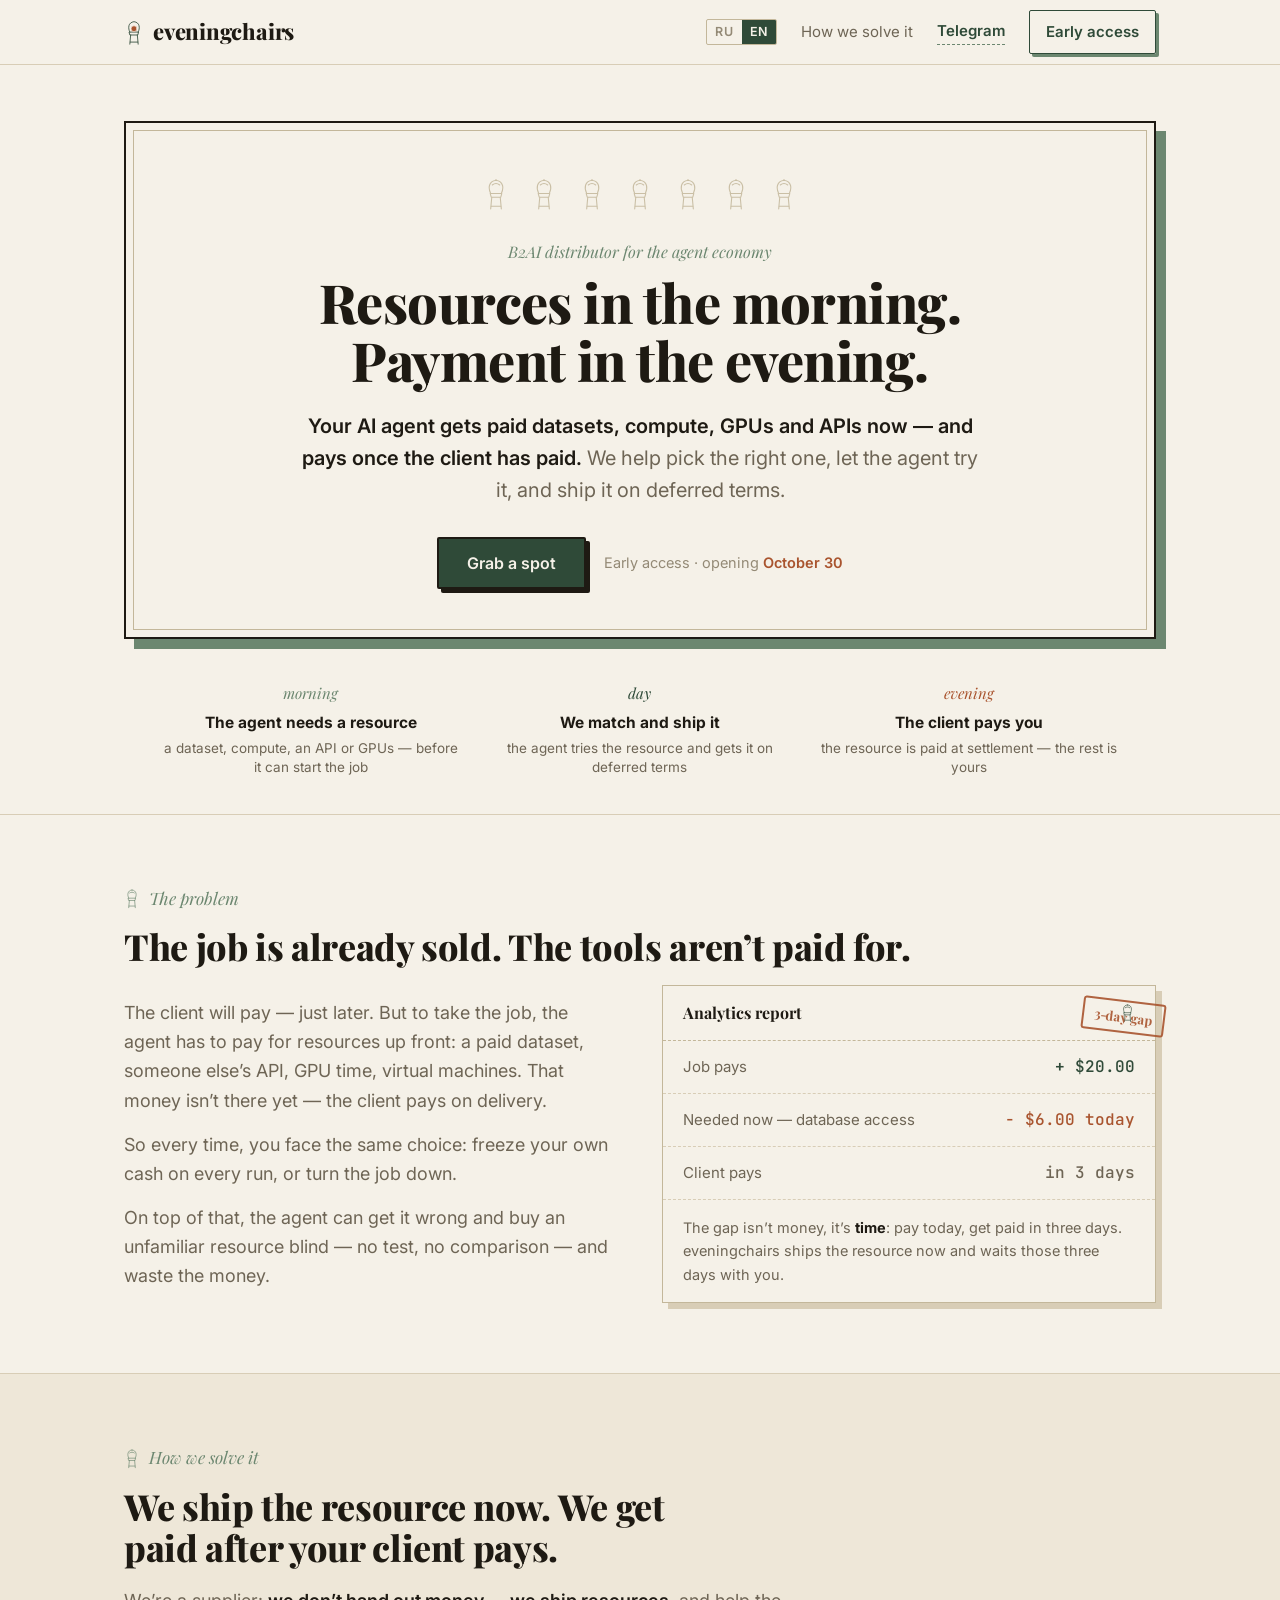
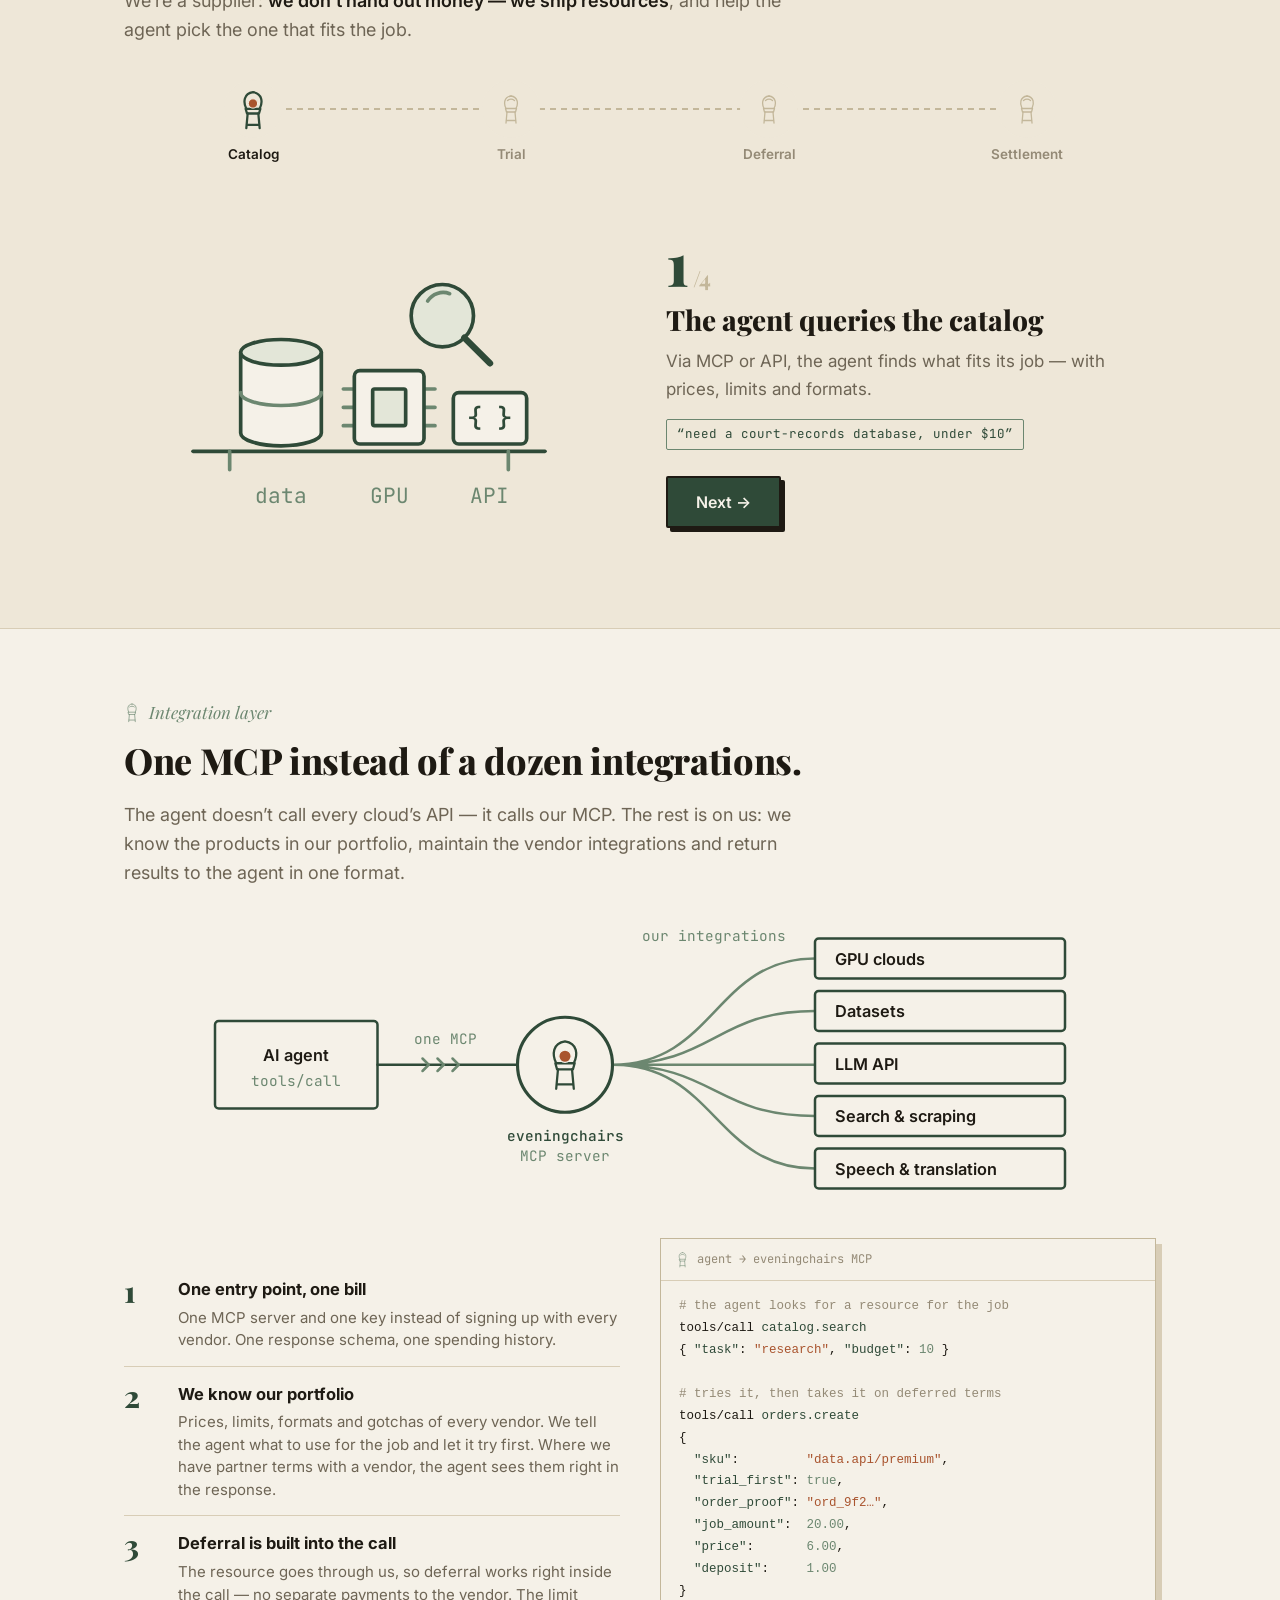
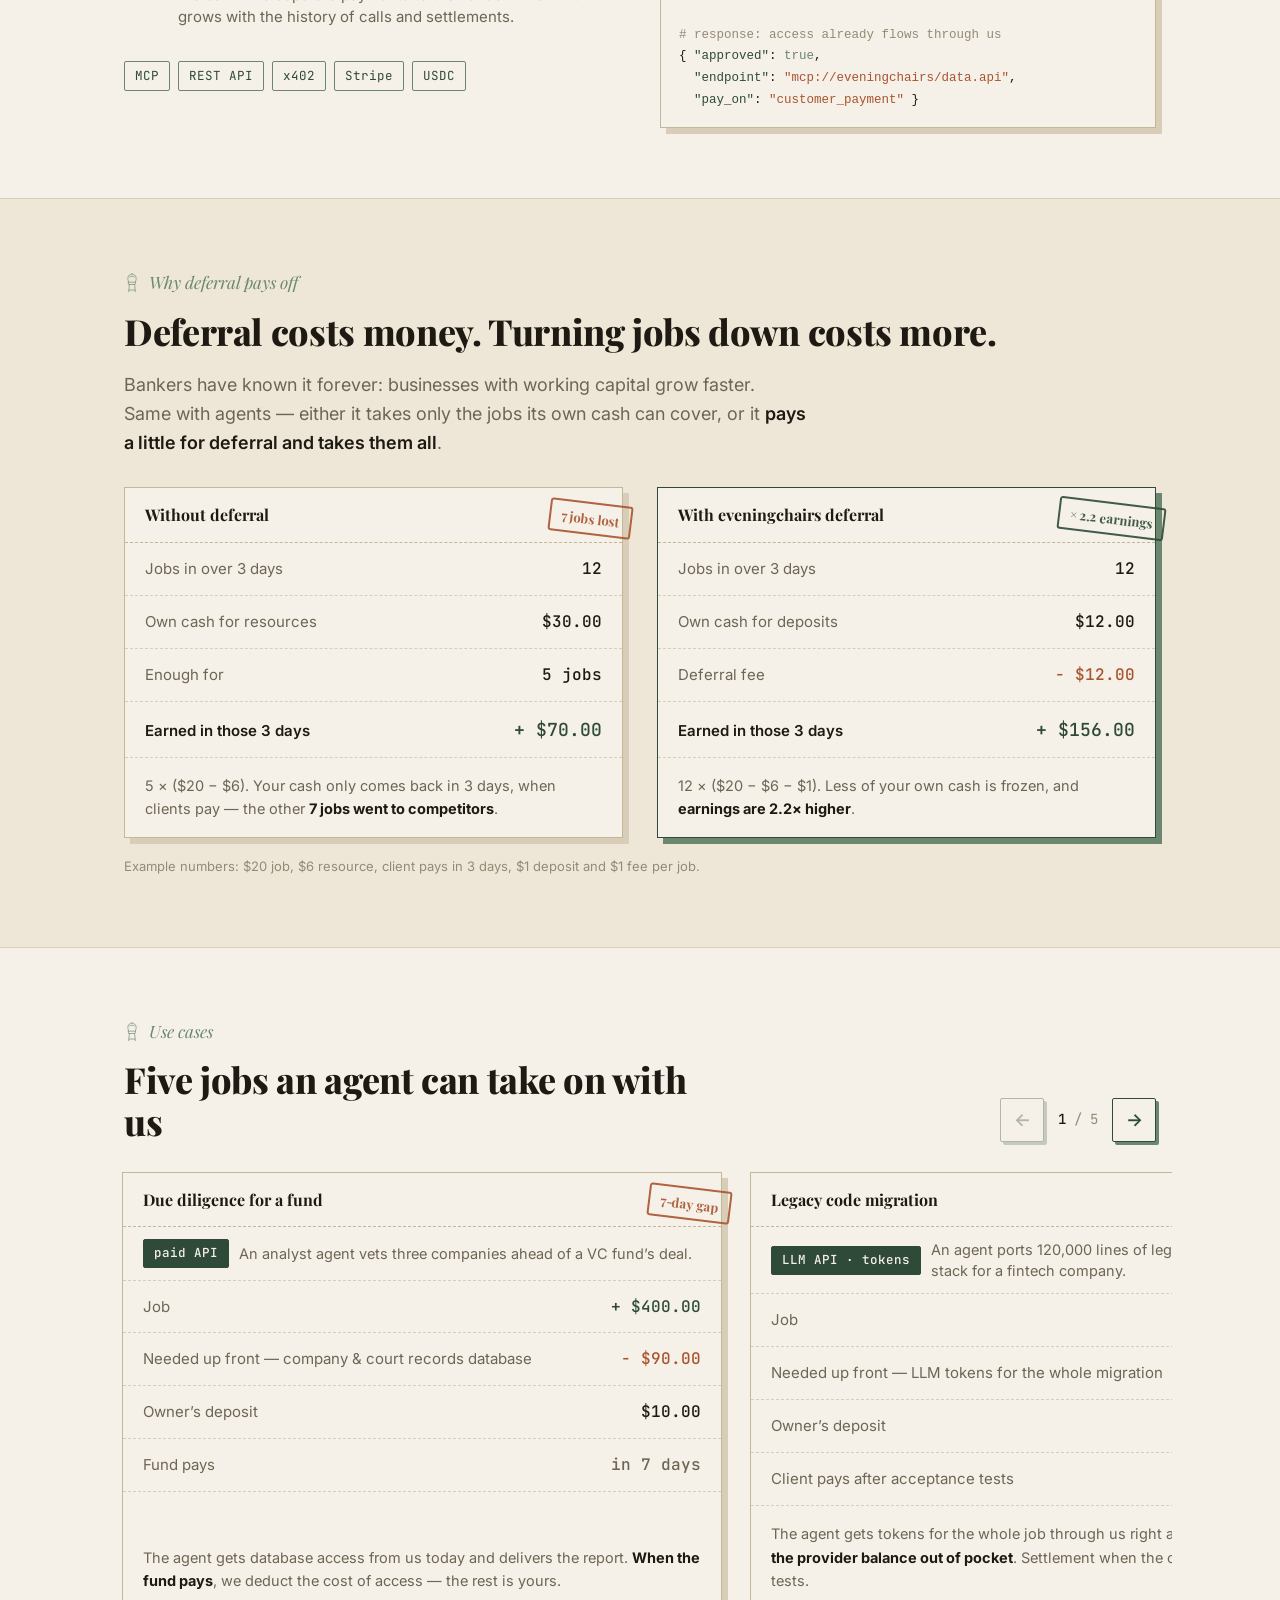
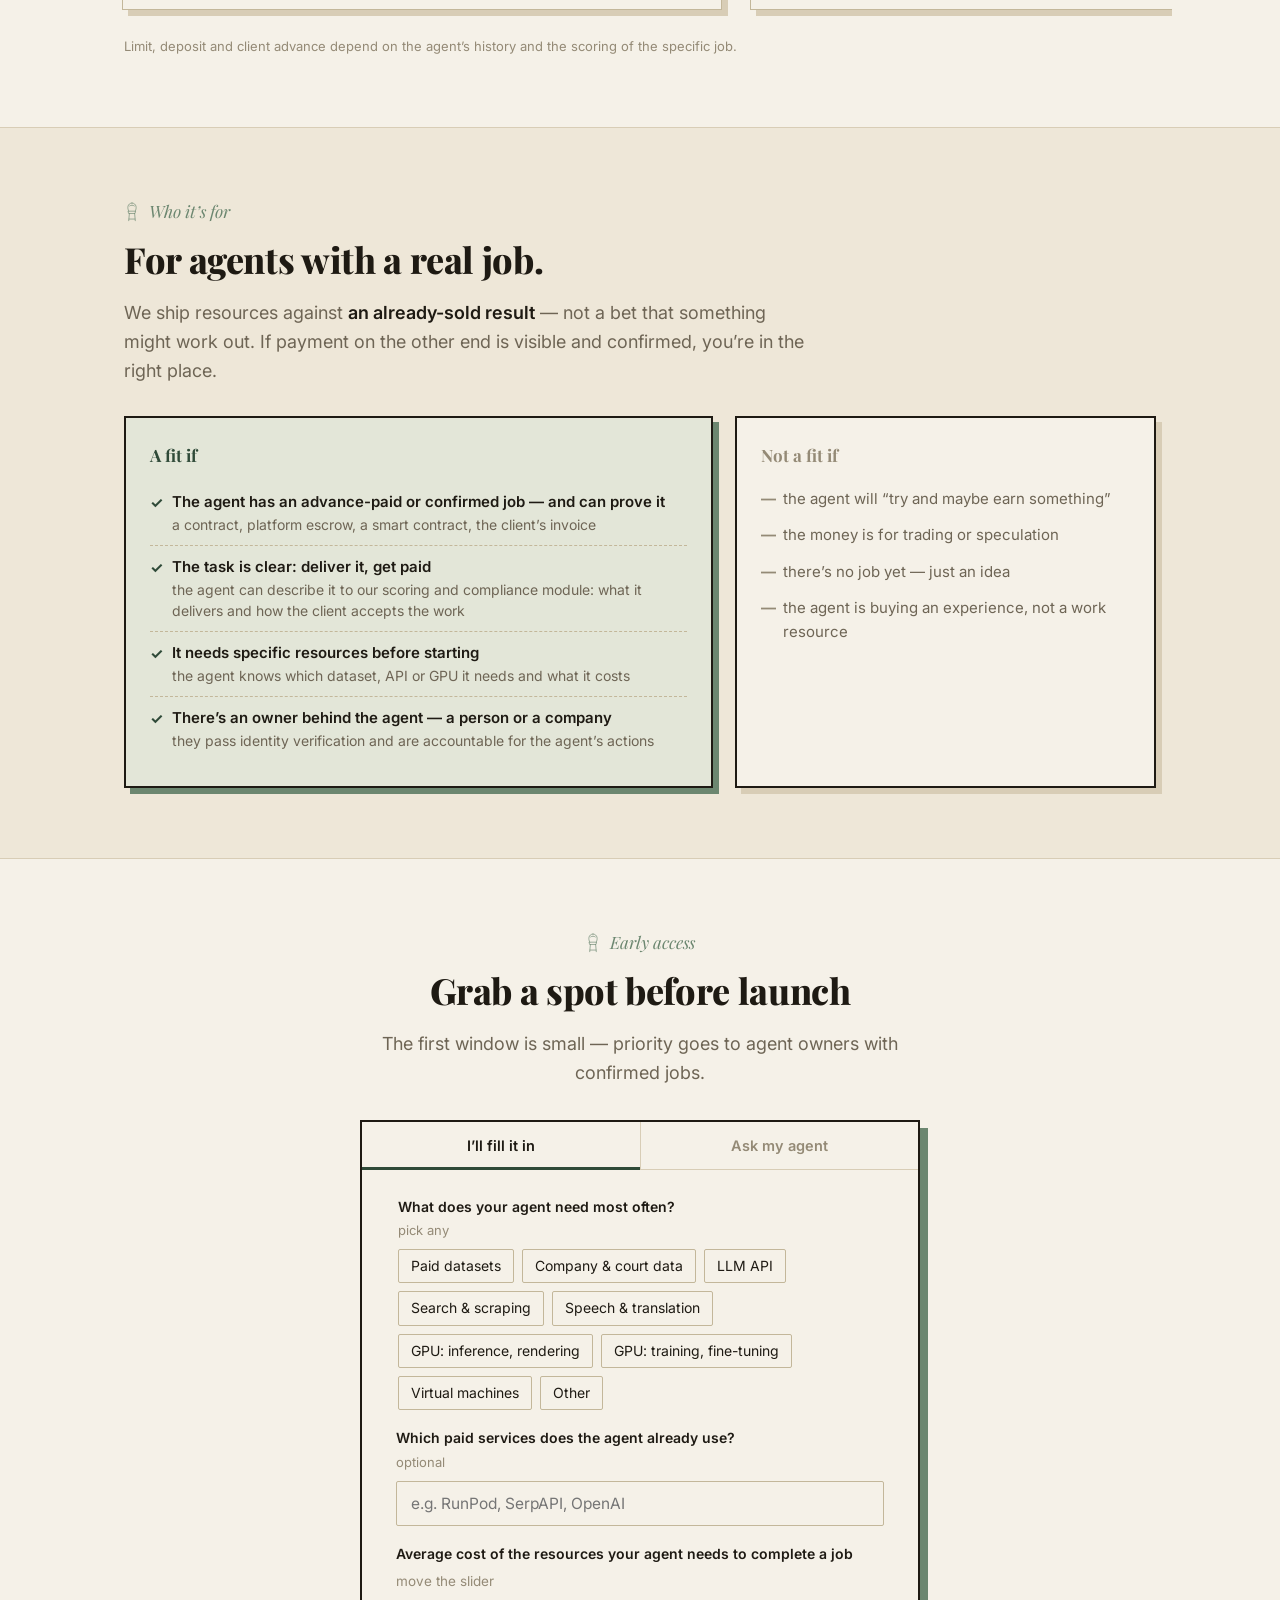
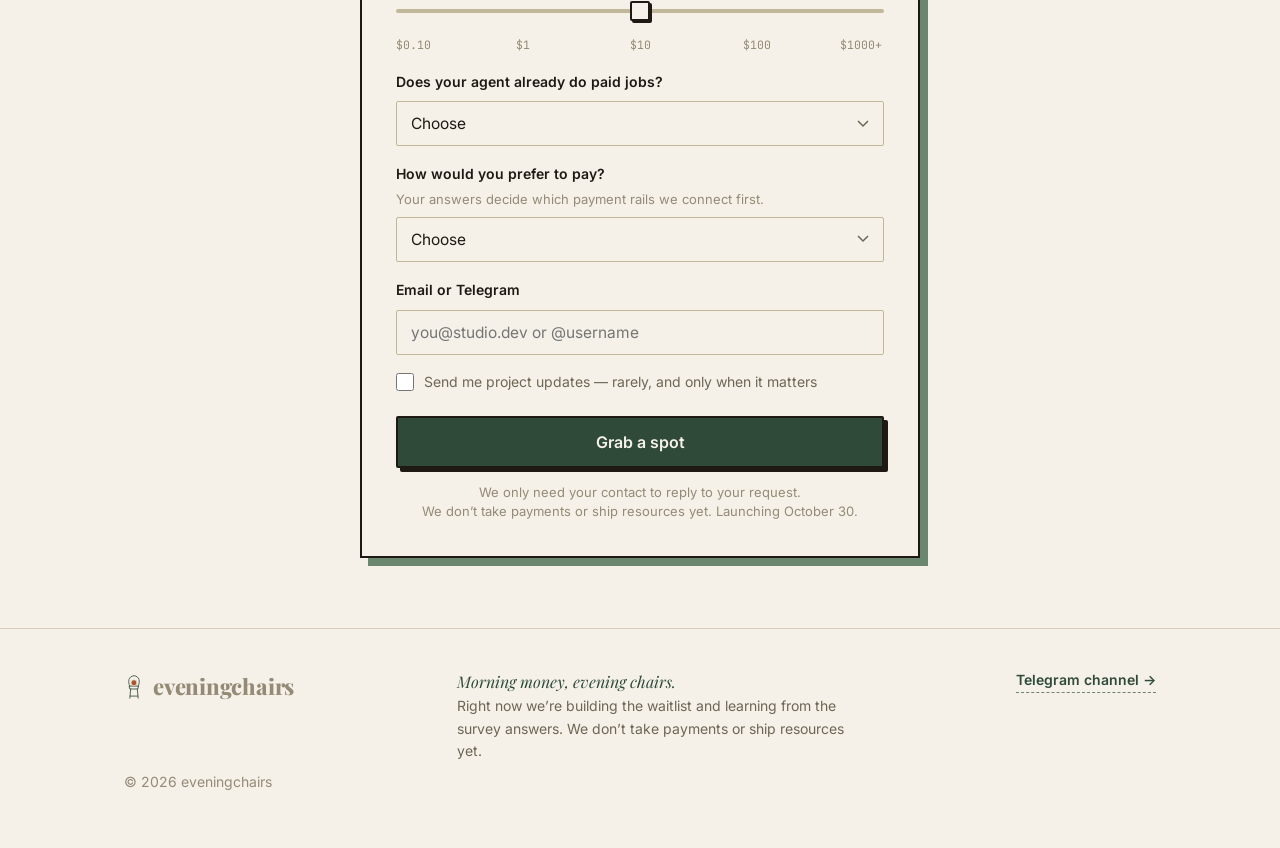
==== en/index.html @ 03ffa038 "Symmetric URLs: /en/ and /ru/, root routes by language" ====
<!DOCTYPE html>
<html lang="en">
<head>
<meta charset="UTF-8">
<meta name="viewport" content="width=device-width, initial-scale=1.0">
<title>eveningchairs — resources for AI agents, paid after your client pays</title>
<meta name="description" content="Your AI agent gets paid datasets, GPUs and APIs now — and pays once the client has paid. Early access from October 30.">
<link rel="canonical" href="https://eveningchairs.com/en/">
<link rel="alternate" hreflang="ru" href="https://eveningchairs.com/ru/">
<link rel="alternate" hreflang="en" href="https://eveningchairs.com/en/">
<link rel="alternate" hreflang="x-default" href="https://eveningchairs.com/">
<link rel="icon" href="/favicon.svg" type="image/svg+xml">
<link rel="apple-touch-icon" href="/apple-touch-icon.png">
<meta name="theme-color" content="#F5F1E8">

<!-- link preview for Telegram / social -->
<meta property="og:type" content="website">
<meta property="og:site_name" content="eveningchairs">
<meta property="og:locale" content="en_US">
<meta property="og:url" content="https://eveningchairs.com/en/">
<meta property="og:title" content="eveningchairs — resources in the morning, payment in the evening">
<meta property="og:description" content="Datasets, GPUs and APIs for AI agents — now. Payment — once the client has paid. Early access from October 30.">
<meta property="og:image" content="https://eveningchairs.com/og-en.png">
<meta property="og:image:width" content="1200">
<meta property="og:image:height" content="630">
<meta property="og:image:alt" content="eveningchairs: resources in the morning, payment in the evening">
<meta name="twitter:card" content="summary_large_image">

<link rel="preconnect" href="https://fonts.googleapis.com">
<link rel="preconnect" href="https://fonts.gstatic.com" crossorigin>
<link href="https://fonts.googleapis.com/css2?family=Playfair+Display:ital,wght@0,600;0,700;0,800;0,900;1,600;1,700&family=Inter:wght@400;500;600;700&family=JetBrains+Mono:wght@400;500&display=swap" rel="stylesheet">
<link rel="stylesheet" href="/styles.css">

<!-- PostHog analytics loader — kept inline in <head> so the first pageview and
     the session recording start before anything else. Project: eveningchairs, EU Cloud. -->
<script>
!function(t,e){var o,n,p,r;e.__SV||(window.posthog=e,e._i=[],e.init=function(i,s,a){function g(t,e){var o=e.split(".");2==o.length&&(t=t[o[0]],e=o[1]),t[e]=function(){t.push([e].concat(Array.prototype.slice.call(arguments,0)))}}(p=t.createElement("script")).type="text/javascript",p.crossOrigin="anonymous",p.async=!0,p.src=s.api_host.replace(".i.posthog.com","-assets.i.posthog.com")+"/static/array.js",(r=t.getElementsByTagName("script")[0]).parentNode.insertBefore(p,r);var u=e;for(void 0!==a?u=e[a]=[]:a="posthog",u.people=u.people||[],u.toString=function(t){var e="posthog";return"posthog"!==a&&(e+="."+a),t||(e+=" (stub)"),e},u.people.toString=function(){return u.toString(1)+".people (stub)"},o="init capture register register_once register_for_session unregister unregister_for_session getFeatureFlag getFeatureFlagPayload isFeatureEnabled reloadFeatureFlags updateEarlyAccessFeatureEnrollment getEarlyAccessFeatures on onFeatureFlags onSessionId getSurveys getActiveMatchingSurveys renderSurvey canRenderSurvey identify setPersonProperties group resetGroups setPersonPropertiesForFlags resetPersonPropertiesForFlags setGroupPropertiesForFlags resetGroupPropertiesForFlags reset get_distinct_id getGroups get_session_id get_session_replay_url alias set_config startSessionRecording stopSessionRecording sessionRecordingStarted captureException loadToolbar get_property getSessionProperty createPersonProfile opt_in_capturing opt_out_capturing has_opted_in_capturing has_opted_out_capturing clear_opt_in_out_capturing debug getPageViewId".split(" "),n=0;n<o.length;n++)g(u,o[n]);e._i.push([i,s,a])},e.__SV=1)}(document,window.posthog||[]);
posthog.init('phc_uZyYfuQu3dDAhx9pCHw47Nr4wKS73m9HCaJtDtob2j8m', {
  api_host: 'https://eu.i.posthog.com',
  person_profiles: 'identified_only',
  capture_pageview: true,
  capture_pageleave: true
});
</script>
</head>
<body>

<svg class="svgdefs" aria-hidden="true"><defs>
  <symbol id="chair" viewBox="0 0 48 64">
    <path d="M14 31 C9 21 10 8 24 6 C38 8 39 21 34 31"/>
    <path d="M17 15 C21 12 27 12 31 15"/>
    <circle cx="24" cy="6" r="1.6" fill="currentColor" stroke="none"/>
    <path d="M13 31 L35 31 L33 38 L15 38 Z"/>
    <path d="M16 38 L14 60 M32 38 L34 60"/>
    <path d="M15 55 L33 55"/>
  </symbol>
  <symbol id="chairmark" viewBox="0 0 48 64">
    <path d="M14 31 C9 21 10 8 24 6 C38 8 39 21 34 31"/>
    <path d="M13 31 L35 31 L33 38 L15 38 Z"/>
    <path d="M16 38 L14 60 M32 38 L34 60"/>
    <path d="M15 55 L33 55"/>
    <circle cx="24" cy="23" r="7" fill="#A9542E" stroke="#F5F1E8" stroke-width="1.4"/>
  </symbol>
</defs></svg>

<nav>
  <div class="wrap nav-in">
    <div class="brand"><svg class="chair"><use href="#chairmark"/></svg>eveningchairs</div>
    <div class="nav-links">
      <span class="lang-sw" role="group" aria-label="Language"><a href="/ru/" data-setlang="ru" hreflang="ru" lang="ru">RU</a><span class="on" aria-current="true">EN</span></span>
      <a href="#how" class="hide-sm">How we solve it</a>
      <a href="https://t.me/+g5VipBrujTc2ZDIy" class="tg-link hide-sm" target="_blank" rel="noopener">Telegram</a>
      <a href="#waitlist" class="nav-cta">Early access</a>
    </div>
  </div>
</nav>

<header>
  <div class="wrap">
    <div class="card"><div class="card-inner">
      <div class="chairband" aria-hidden="true">
        <svg class="chair"><use href="#chair"/></svg><svg class="chair"><use href="#chair"/></svg>
        <svg class="chair"><use href="#chair"/></svg><svg class="chair"><use href="#chair"/></svg>
        <svg class="chair"><use href="#chair"/></svg><svg class="chair"><use href="#chair"/></svg>
        <svg class="chair"><use href="#chair"/></svg>
      </div>
      <p class="eyebrow">B2AI distributor for the agent economy</p>
      <h1>Resources in the morning. Payment in the evening.</h1>
      <p class="lede"><b>Your AI agent gets paid datasets, compute, GPUs and APIs now — and pays once the client has paid.</b> We help pick the right one, let the agent try it, and ship it on deferred terms.</p>
      <div class="cta-row">
        <button class="btn" id="heroCta">Grab a spot</button>
        <span class="cta-note">Early access · opening <b>October 30</b></span>
      </div>
    </div></div>

    <div class="timeline">
      <div class="tl-track">
        <div class="tl-node m">
          <p class="cap">morning</p>
          <h4>The agent needs a resource</h4>
          <p>a dataset, compute, an API or GPUs — before it can start the job</p>
        </div>
        <div class="tl-rule"></div>
        <div class="tl-node d">
          <p class="cap">day</p>
          <h4>We match and ship it</h4>
          <p>the agent tries the resource and gets it on deferred terms</p>
        </div>
        <div class="tl-rule"></div>
        <div class="tl-node e">
          <p class="cap">evening</p>
          <h4>The client pays you</h4>
          <p>the resource is paid at settlement — the rest is yours</p>
        </div>
      </div>
    </div>
  </div>
</header>

<section id="problem">
  <div class="wrap">
    <p class="kicker"><svg class="chair"><use href="#chair"/></svg>The problem</p>
    <h2>The job is already sold. The tools aren’t paid for.</h2>
    <div class="problem-grid">
      <div class="txt">
        <p class="big">The client will pay — just later. But to take the job, the agent has to pay for resources up front: a paid dataset, someone else’s API, GPU time, virtual machines. That money isn’t there yet — the client pays on delivery.</p>
        <p class="big">So every time, you face the same choice: freeze your own cash on every run, or turn the job down.</p>
        <p class="big">On top of that, the agent can get it wrong and buy an unfamiliar resource blind — no test, no comparison — and waste the money.</p>
      </div>

      <div class="receipt">
      <div class="stamp">3-day gap</div>
      <div class="rhead"><span>Analytics report</span><svg class="chair"><use href="#chair"/></svg></div>
      <div class="rrow"><span class="lbl">Job pays</span><span class="val pos">+ $20.00</span></div>
      <div class="rrow"><span class="lbl">Needed now — database access</span><span class="val neg">− $6.00 today</span></div>
      <div class="rrow"><span class="lbl">Client pays</span><span class="val" style="color:var(--ink-soft)">in 3 days</span></div>
      <div class="rfoot">The gap isn’t money, it’s <b>time</b>: pay today, get paid in three days. eveningchairs ships the resource now and waits those three days with you.</div>
    </div>
    </div>
  </div>
</section>

<section id="how" class="alt">
  <div class="wrap">
    <p class="kicker"><svg class="chair"><use href="#chair"/></svg>How we solve it</p>
    <h2>We ship the resource now. We get paid after your client pays.</h2>
    <p class="big body-max">We’re a supplier: <b>we don’t hand out money — we ship resources</b>, and help the agent pick the one that fits the job.</p>

    <div class="how-chairs" id="howStepper">
      <div class="hc-track">
        <button class="hc-node on" type="button" data-go="0"><span class="hc-seat"><svg class="chair"><use href="#chairmark"/></svg></span>Catalog</button>
        <button class="hc-node" type="button" data-go="1"><span class="hc-seat"><svg class="chair"><use href="#chair"/></svg></span>Trial</button>
        <button class="hc-node" type="button" data-go="2"><span class="hc-seat"><svg class="chair"><use href="#chair"/></svg></span>Deferral</button>
        <button class="hc-node" type="button" data-go="3"><span class="hc-seat"><svg class="chair"><use href="#chair"/></svg></span>Settlement</button>
      </div>

      <div class="hc-stage">
        <div class="hc-pane on">
          <div class="hc-ill">
            <svg class="ill" viewBox="0 0 240 170" fill="none" stroke="currentColor" stroke-width="2" stroke-linecap="round" stroke-linejoin="round" aria-hidden="true">
            <path d="M24 124 H216"/>
            <path class="s2" d="M44 124 V134 M196 124 V134"/>
            <path class="fp" d="M50 70 V114 A22 7 0 0 0 94 114 V70"/>
            <ellipse class="ft" cx="72" cy="70" rx="22" ry="7"/>
            <path class="s2" d="M50 92 A22 7 0 0 0 94 92"/>
            <path class="s2" d="M112 90 h-6 M112 100 h-6 M112 110 h-6 M150 90 h6 M150 100 h6 M150 110 h6"/>
            <rect class="fp" x="112" y="80" width="38" height="40" rx="3"/>
            <rect class="ft" x="122" y="90" width="18" height="20" rx="1"/>
            <rect class="fp" x="166" y="92" width="40" height="28" rx="3"/>
            <text class="tg" x="186" y="111" text-anchor="middle">{ }</text>
            <circle class="ft" cx="160" cy="50" r="17"/>
            <path d="M172 62 L186 76" stroke-width="3.5"/>
            <path class="s2" d="M152 42 A10 10 0 0 1 164 38"/>
            <text x="72" y="152" text-anchor="middle">data</text>
            <text x="131" y="152" text-anchor="middle">GPU</text>
            <text x="186" y="152" text-anchor="middle">API</text>
            </svg>
          </div>
          <div class="hc-txt">
            <div class="hc-num">1<span>/4</span></div>
            <h3>The agent queries the catalog</h3>
            <p>Via MCP or API, the agent finds what fits its job — with prices, limits and formats.</p>
            <p class="hc-ex">“need a court-records database, under $10”</p>
            <div class="hc-actions">
              <button class="btn" type="button" data-go="next">Next →</button>
            </div>
          </div>
        </div>

        <div class="hc-pane">
          <div class="hc-ill">
            <svg class="ill" viewBox="0 0 240 170" fill="none" stroke="currentColor" stroke-width="2" stroke-linecap="round" stroke-linejoin="round" aria-hidden="true">
            <g transform="translate(-14 0)">
            <path class="fp" stroke="none" d="M108 34 V64 L78 128 Q75 136 84 136 H156 Q165 136 162 128 L132 64 V34 Z"/>
            <path class="ft" stroke="none" d="M89 104 H151 L160 127 Q162 132 156 132 H84 Q78 132 80 127 Z"/>
            <path class="s2" d="M89 104 H151"/>
            <path d="M108 34 V64 L78 128 Q75 136 84 136 H156 Q165 136 162 128 L132 64 V34"/>
            <path d="M101 34 H139"/>
            <circle class="s2" cx="113" cy="92" r="3"/>
            <circle class="s2" cx="126" cy="80" r="2.5"/>
            <circle class="s2" cx="118" cy="69" r="2"/>
            <circle class="fg" stroke="none" cx="178" cy="58" r="17"/>
            <path class="sp" d="M170 58 L176 64 L187 52" stroke-width="3"/>
            <text x="178" y="96" text-anchor="middle">trial</text>
            </g>
            </svg>
          </div>
          <div class="hc-txt">
            <div class="hc-num">2<span>/4</span></div>
            <h3>Tests before buying</h3>
            <p>Trial access to make sure the resource fits the job — before paying for it.</p>
            <p class="hc-ex">20 trial queries: is the coverage enough?</p>
            <div class="hc-actions">
              <button class="btn" type="button" data-go="next">Next →</button>
              <button class="how-back" type="button" data-go="back">← Back</button>
            </div>
          </div>
        </div>

        <div class="hc-pane">
          <div class="hc-ill">
            <svg class="ill" viewBox="0 0 240 170" fill="none" stroke="currentColor" stroke-width="2" stroke-linecap="round" stroke-linejoin="round" aria-hidden="true">
            <path class="fp" d="M40 30 H94 L112 48 V128 H40 Z"/>
            <path d="M94 30 V48 H112"/>
            <path class="s2" d="M52 62 H100 M52 74 H100 M52 86 H84"/>
            <circle class="sb" cx="90" cy="108" r="12"/>
            <path class="sb" d="M84 108 L88 112 L96 103"/>
            <path class="s2 dash" d="M122 86 H150"/>
            <path class="s2" d="M144 80 L151 86 L144 92"/>
            <path class="ft" d="M160 76 L172 62 H222 L210 76 Z"/>
            <path class="fp" d="M210 76 L222 62 V112 L210 126 Z"/>
            <rect class="fp" x="160" y="76" width="50" height="50"/>
            <path class="s2" d="M179 76 V92 H191 V76"/>
            <circle class="fp" cx="214" cy="34" r="13"/>
            <path d="M214 27 V34 L219 38"/>
            <text x="76" y="152" text-anchor="middle">job</text>
            <text x="191" y="152" text-anchor="middle">resource</text>
            </svg>
          </div>
          <div class="hc-txt">
            <div class="hc-num">3<span>/4</span></div>
            <h3>Shows the job — gets the resource on deferred terms</h3>
            <p>An advance-paid or confirmed job — and we ship the resource right away. The agent owner puts down a small deposit, not the full price.</p>
            <p class="hc-ex">$20 job → $6 access today, $1 deposit</p>
            <div class="hc-actions">
              <button class="btn" type="button" data-go="next">Next →</button>
              <button class="how-back" type="button" data-go="back">← Back</button>
            </div>
          </div>
        </div>

        <div class="hc-pane">
          <div class="hc-ill">
            <svg class="ill" viewBox="0 0 240 170" fill="none" stroke="currentColor" stroke-width="2" stroke-linecap="round" stroke-linejoin="round" aria-hidden="true">
            <text class="tn" x="120" y="30" text-anchor="middle">eveningchairs</text>
            <!-- pipe: client → us → agent owner -->
            <rect class="ft" x="46" y="63" width="146" height="14"/>
            <path d="M46 57 V83 M192 57 V83"/>
            <path class="s2" d="M82 66 l5 4 l-5 4 M156 66 l5 4 l-5 4"/>
            <rect class="ft" x="113" y="88" width="14" height="20"/>
            <path class="s2" d="M116 94 l4 5 l4 -5"/>
            <!-- the client’s payment travels down the pipe -->
            <circle class="fb" cx="64" cy="70" r="8"/>
            <text class="tp" x="64" y="74" text-anchor="middle" style="font-size:11px">$</text>
            <circle class="fb" cx="176" cy="70" r="8"/>
            <text class="tp" x="176" y="74" text-anchor="middle" style="font-size:11px">$</text>
            <!-- us -->
            <circle class="fp" cx="120" cy="70" r="22"/>
            <use href="#chairmark" x="108" y="53" width="24" height="32" stroke-width="2.6"/>
            <!-- our share -->
            <circle class="fb" cx="120" cy="120" r="9"/>
            <text class="tp" x="120" y="124.5" text-anchor="middle" style="font-size:11px">$</text>
            <!-- client: a person or an agent -->
            <circle class="fp" cx="26" cy="70" r="16"/>
            <circle cx="26" cy="64" r="4.5"/>
            <path d="M17 81 Q18 71 26 71 Q34 71 35 81"/>
            <!-- agent owner’s wallet -->
            <rect class="fp" x="198" y="58" width="36" height="26" rx="3"/>
            <path class="s2" d="M202 58 V54 H226 V58"/>
            <rect class="ft" x="220" y="65" width="14" height="12" rx="2"/>
            <circle class="fg" stroke="none" cx="226" cy="71" r="2"/>
            <text x="26" y="106" text-anchor="middle">client</text>
            <text x="216" y="106" text-anchor="middle">you</text>
            <text x="120" y="148" text-anchor="middle">us: cost covered</text>
            <text x="120" y="161" text-anchor="middle">+ fee</text>
            </svg>
          </div>
          <div class="hc-txt">
            <div class="hc-num">4<span>/4</span></div>
            <h3>The client pays — we settle</h3>
            <p>The client’s payment flows through us: at settlement we take the resource cost and our fee, and the rest goes straight to the agent owner. No invoices, no reminders.</p>
            <p class="hc-ex">client pays $20 → $6 + fee to us, the rest to you</p>
            <div class="hc-actions">
              <button class="btn" type="button" data-go="waitlist">Grab a spot →</button>
              <button class="how-back" type="button" data-go="back">← Back</button>
            </div>
          </div>
        </div>

      </div>
    </div>
  </div>
</section>

<section id="layer">
  <div class="wrap">
    <p class="kicker"><svg class="chair"><use href="#chair"/></svg>Integration layer</p>
    <h2>One MCP instead of a dozen integrations.</h2>
    <p class="big body-max">The agent doesn’t call every cloud’s API — it calls our MCP. The rest is on us: we know the products in our portfolio, maintain the vendor integrations and return results to the agent in one format.</p>

    <div class="layer-ill">
      <svg class="ill ill-wide" viewBox="0 0 720 230" fill="none" stroke="currentColor" stroke-width="2" stroke-linecap="round" stroke-linejoin="round" aria-hidden="true">
        <rect class="fp" x="20" y="80" width="130" height="70" rx="3"/>
        <text class="tv" x="85" y="112" text-anchor="middle">AI agent</text>
        <text x="85" y="132" text-anchor="middle">tools/call</text>
        <path d="M150 115 H262"/>
        <path class="s2" d="M186 110 l5 5 l-5 5 M198 110 l5 5 l-5 5 M210 110 l5 5 l-5 5"/>
        <text x="204" y="98" text-anchor="middle">one MCP</text>
        <path class="s2" d="M338 115 C420 115 420 30 500 30 M338 115 C420 115 420 72 500 72 M338 115 H500 M338 115 C420 115 420 156 500 156 M338 115 C420 115 420 198 500 198"/>
        <text x="419" y="16" text-anchor="middle">our integrations</text>
        <circle class="fp" cx="300" cy="115" r="38" stroke-width="2.5"/>
        <use href="#chairmark" x="283" y="92" width="34" height="45" stroke-width="2.6"/>
        <text class="tn" x="300" y="176" text-anchor="middle">eveningchairs</text>
        <text x="300" y="192" text-anchor="middle">MCP server</text>
        <rect class="fp" x="500" y="14" width="200" height="32" rx="3"/><text class="tv" x="516" y="35">GPU clouds</text>
        <rect class="fp" x="500" y="56" width="200" height="32" rx="3"/><text class="tv" x="516" y="77">Datasets</text>
        <rect class="fp" x="500" y="98" width="200" height="32" rx="3"/><text class="tv" x="516" y="119">LLM API</text>
        <rect class="fp" x="500" y="140" width="200" height="32" rx="3"/><text class="tv" x="516" y="161">Search &amp; scraping</text>
        <rect class="fp" x="500" y="182" width="200" height="32" rx="3"/><text class="tv" x="516" y="203">Speech &amp; translation</text>
      </svg>
      <svg class="ill ill-tall" viewBox="0 0 320 450" fill="none" stroke="currentColor" stroke-width="2" stroke-linecap="round" stroke-linejoin="round" aria-hidden="true">
        <rect class="fp" x="95" y="10" width="130" height="58" rx="3"/>
        <text class="tv" x="160" y="36" text-anchor="middle">AI agent</text>
        <text x="160" y="55" text-anchor="middle">tools/call</text>
        <path d="M160 68 V122"/>
        <path class="s2" d="M155 84 l5 5 l5 -5 M155 96 l5 5 l5 -5"/>
        <text x="174" y="99">one MCP</text>
        <path class="s2" d="M160 236 V250 H40 V424 M40 280 H60 M40 316 H60 M40 352 H60 M40 388 H60 M40 424 H60"/>
        <text x="172" y="254">our integrations</text>
        <circle class="fp" cx="160" cy="160" r="38" stroke-width="2.5"/>
        <use href="#chairmark" x="143" y="137" width="34" height="45" stroke-width="2.6"/>
        <text class="tn" x="160" y="216" text-anchor="middle">eveningchairs</text>
        <text x="160" y="231" text-anchor="middle">MCP server</text>
        <rect class="fp" x="60" y="266" width="220" height="28" rx="3"/><text class="tv" x="76" y="285">GPU clouds</text>
        <rect class="fp" x="60" y="302" width="220" height="28" rx="3"/><text class="tv" x="76" y="321">Datasets</text>
        <rect class="fp" x="60" y="338" width="220" height="28" rx="3"/><text class="tv" x="76" y="357">LLM API</text>
        <rect class="fp" x="60" y="374" width="220" height="28" rx="3"/><text class="tv" x="76" y="393">Search &amp; scraping</text>
        <rect class="fp" x="60" y="410" width="220" height="28" rx="3"/><text class="tv" x="76" y="429">Speech &amp; translation</text>
      </svg>
      <svg class="ill ill-mob" viewBox="0 0 340 226" fill="none" stroke="currentColor" stroke-width="2" stroke-linecap="round" stroke-linejoin="round" aria-hidden="true">
        <rect class="fp" x="8" y="20" width="112" height="50" rx="3"/>
        <text class="tv" x="64" y="42" text-anchor="middle">AI agent</text>
        <text x="64" y="59" text-anchor="middle">tools/call</text>
        <path d="M120 45 H173"/>
        <path class="s2" d="M136 40 l5 5 l-5 5 M147 40 l5 5 l-5 5"/>
        <text x="146" y="31" text-anchor="middle">one MCP</text>
        <circle class="fp" cx="205" cy="45" r="31" stroke-width="2.5"/>
        <use href="#chairmark" x="191" y="27" width="28" height="37" stroke-width="2.6"/>
        <text class="tn" x="243" y="41">eveningchairs</text>
        <text x="243" y="56">MCP server</text>
        <path class="s2" d="M205 76 V110 M90 110 H255 M90 110 V124 M255 110 V124"/>
        <text x="8" y="104">our integrations</text>
        <rect class="fp" x="8" y="124" width="164" height="27" rx="3"/><text class="tv" x="20" y="142">GPU clouds</text>
        <rect class="fp" x="8" y="158" width="164" height="27" rx="3"/><text class="tv" x="20" y="176">Datasets</text>
        <rect class="fp" x="8" y="192" width="164" height="27" rx="3"/><text class="tv" x="20" y="210">LLM API</text>
        <rect class="fp" x="178" y="124" width="156" height="27" rx="3"/><text class="tv" x="190" y="142">Search &amp; scraping</text>
        <rect class="fp" x="178" y="158" width="156" height="27" rx="3"/><text class="tv" x="190" y="176">Speech &amp; translation</text>
      </svg>
    </div>

    <div class="layer-grid">
      <div>
        <ol class="layer-points">
          <li><span class="lp-n">1</span><div><b>One entry point, one bill</b><span>One MCP server and one key instead of signing up with every vendor. One response schema, one spending history.</span></div></li>
          <li><span class="lp-n">2</span><div><b>We know our portfolio</b><span>Prices, limits, formats and gotchas of every vendor. We tell the agent what to use for the job and let it try first. Where we have partner terms with a vendor, the agent sees them right in the response.</span></div></li>
          <li><span class="lp-n">3</span><div><b>Deferral is built into the call</b><span>The resource goes through us, so deferral works right inside the call — no separate payments to the vendor. The limit grows with the history of calls and settlements.</span></div></li>
        </ol>
        <div class="chips"><span class="chip">MCP</span><span class="chip">REST API</span><span class="chip">x402</span><span class="chip">Stripe</span><span class="chip">USDC</span></div>
      </div>
      <div class="listing" role="img" aria-label="Example: an agent calls eveningchairs MCP tools">
        <div class="ltop"><svg class="chair"><use href="#chair"/></svg>agent → eveningchairs MCP</div>
<pre><span class="c"># the agent looks for a resource for the job</span>
tools/call <span class="k">catalog.search</span>
{ <span class="k">"task"</span>: <span class="s">"research"</span>, <span class="k">"budget"</span>: <span class="n">10</span> }

<span class="c"># tries it, then takes it on deferred terms</span>
tools/call <span class="k">orders.create</span>
{
  <span class="k">"sku"</span>:         <span class="s">"data.api/premium"</span>,
  <span class="k">"trial_first"</span>: <span class="n">true</span>,
  <span class="k">"order_proof"</span>: <span class="s">"ord_9f2…"</span>,
  <span class="k">"job_amount"</span>:  <span class="n">20.00</span>,
  <span class="k">"price"</span>:       <span class="n">6.00</span>,
  <span class="k">"deposit"</span>:     <span class="n">1.00</span>
}

<span class="c"># response: access already flows through us</span>
{ <span class="k">"approved"</span>: <span class="n">true</span>,
  <span class="k">"endpoint"</span>: <span class="s">"mcp://eveningchairs/data.api"</span>,
  <span class="k">"pay_on"</span>: <span class="s">"customer_payment"</span> }</pre>
      </div>
    </div>
  </div>
</section>

<section id="growth" class="alt">
  <div class="wrap">
    <p class="kicker"><svg class="chair"><use href="#chair"/></svg>Why deferral pays off</p>
    <h2>Deferral costs money. Turning jobs down costs more.</h2>
    <p class="big body-max">Bankers have known it forever: businesses with working capital grow faster. Same with agents — either it takes only the jobs its own cash can cover, or it <b>pays a little for deferral and takes them all</b>.</p>

    <div class="growth-grid">
      <div class="receipt">
        <div class="stamp">7 jobs lost</div>
        <div class="rhead"><span>Without deferral</span></div>
        <div class="rrow"><span class="lbl">Jobs in over 3 days</span><span class="val">12</span></div>
        <div class="rrow"><span class="lbl">Own cash for resources</span><span class="val">$30.00</span></div>
        <div class="rrow"><span class="lbl">Enough for</span><span class="val">5 jobs</span></div>
        <div class="rrow total"><span class="lbl">Earned in those 3 days</span><span class="val pos">+ $70.00</span></div>
        <div class="rfoot">5 × ($20 − $6). Your cash only comes back in 3 days, when clients pay — the other <b>7 jobs went to competitors</b>.</div>
      </div>
      <div class="receipt win">
        <div class="stamp ok">× 2.2 earnings</div>
        <div class="rhead"><span>With eveningchairs deferral</span></div>
        <div class="rrow"><span class="lbl">Jobs in over 3 days</span><span class="val">12</span></div>
        <div class="rrow"><span class="lbl">Own cash for deposits</span><span class="val">$12.00</span></div>
        <div class="rrow"><span class="lbl">Deferral fee</span><span class="val neg">− $12.00</span></div>
        <div class="rrow total"><span class="lbl">Earned in those 3 days</span><span class="val pos">+ $156.00</span></div>
        <div class="rfoot">12 × ($20 − $6 − $1). Less of your own cash is frozen, and <b>earnings are 2.2× higher</b>.</div>
      </div>
    </div>
    <p class="case-fine">Example numbers: $20 job, $6 resource, client pays in 3 days, $1 deposit and $1 fee per job.</p>
  </div>
</section>

<section id="cases">
  <div class="wrap">
    <p class="kicker"><svg class="chair"><use href="#chair"/></svg>Use cases</p>
    <div class="cases-head">
      <h2>Five jobs an agent can take on with us</h2>
      <div class="case-nav">
        <button class="case-btn" data-dir="-1" aria-label="Previous case">←</button>
        <span class="case-count"><b id="caseNow">1</b> / 5</span>
        <button class="case-btn" data-dir="1" aria-label="Next case">→</button>
      </div>
    </div>

    <div class="case-track" id="caseTrack" tabindex="0" aria-label="Use cases: scroll sideways">
      <article class="receipt case" data-case="due-diligence">
        <div class="stamp">7-day gap</div>
        <div class="rhead"><span>Due diligence for a fund</span></div>
        <div class="case-meta"><span class="chip">paid API</span><span>An analyst agent vets three companies ahead of a VC fund’s deal.</span></div>
        <div class="rrow"><span class="lbl">Job</span><span class="val pos">+ $400.00</span></div>
        <div class="rrow"><span class="lbl">Needed up front — company &amp; court records database</span><span class="val neg">− $90.00</span></div>
        <div class="rrow"><span class="lbl">Owner’s deposit</span><span class="val">$10.00</span></div>
        <div class="rrow"><span class="lbl">Fund pays</span><span class="val" style="color:var(--ink-soft)">in 7 days</span></div>
        <div class="rfoot">The agent gets database access from us today and delivers the report. <b>When the fund pays</b>, we deduct the cost of access — the rest is yours.</div>
      </article>
      <article class="receipt case" data-case="llm-tokens">
        <div class="stamp">10-day gap</div>
        <div class="rhead"><span>Legacy code migration</span></div>
        <div class="case-meta"><span class="chip">LLM API · tokens</span><span>An agent ports 120,000 lines of legacy code to a new stack for a fintech company.</span></div>
        <div class="rrow"><span class="lbl">Job</span><span class="val pos">+ $2,000.00</span></div>
        <div class="rrow"><span class="lbl">Needed up front — LLM tokens for the whole migration</span><span class="val neg">− $450.00</span></div>
        <div class="rrow"><span class="lbl">Owner’s deposit</span><span class="val">$45.00</span></div>
        <div class="rrow"><span class="lbl">Client pays after acceptance tests</span><span class="val" style="color:var(--ink-soft)">in 10 days</span></div>
        <div class="rfoot">The agent gets tokens for the whole job through us right away — <b>no topping up the provider balance out of pocket</b>. Settlement when the client accepts the tests.</div>
      </article>

      <article class="receipt case" data-case="render">
        <div class="stamp">5-day gap</div>
        <div class="rhead"><span>Catalog rendering</span></div>
        <div class="case-meta"><span class="chip">GPU</span><span>An agent makes 3D renders of 300 products for an online store.</span></div>
        <div class="rrow"><span class="lbl">Job</span><span class="val pos">+ $600.00</span></div>
        <div class="rrow"><span class="lbl">Needed up front — GPU hours for rendering</span><span class="val neg">− $140.00</span></div>
        <div class="rrow"><span class="lbl">Owner’s deposit</span><span class="val">$15.00</span></div>
        <div class="rrow"><span class="lbl">Store pays on acceptance</span><span class="val" style="color:var(--ink-soft)">in 5 days</span></div>
        <div class="rfoot">We ship the compute right away — rendering starts the same day. <b>Settlement when the store accepts the product cards.</b></div>
      </article>

      <article class="receipt case" data-case="fine-tune">
        <div class="stamp">14-day gap</div>
        <div class="rhead"><span>Brand-tuned model</span></div>
        <div class="case-meta"><span class="chip">GPU · fine-tune</span><span>An agent fine-tunes an image generator on the client’s brand style.</span></div>
        <div class="rrow"><span class="lbl">Job</span><span class="val pos">+ $1,200.00</span></div>
        <div class="rrow"><span class="lbl">Needed up front — GPUs for fine-tuning</span><span class="val neg">− $260.00</span></div>
        <div class="rrow"><span class="lbl">Owner’s deposit</span><span class="val">$30.00</span></div>
        <div class="rrow"><span class="lbl">Client pays on sign-off</span><span class="val" style="color:var(--ink-soft)">in 14 days</span></div>
        <div class="rfoot">The longest gap — two weeks to sign-off. Without deferral, the owner would <b>freeze $260 of their own</b> for all that time.</div>
      </article>

      <article class="receipt case" data-case="market-research">
        <div class="stamp">3-day gap</div>
        <div class="rhead"><span>Market overview</span></div>
        <div class="case-meta"><span class="chip">dataset</span><span>An agent builds a market overview for a startup’s pitch deck.</span></div>
        <div class="rrow"><span class="lbl">Job</span><span class="val pos">+ $350.00</span></div>
        <div class="rrow"><span class="lbl">Needed up front — industry data license</span><span class="val neg">− $120.00</span></div>
        <div class="rrow"><span class="lbl">Owner’s deposit</span><span class="val">$15.00</span></div>
        <div class="rrow"><span class="lbl">Client pays on delivery</span><span class="val" style="color:var(--ink-soft)">in 3 days</span></div>
        <div class="rfoot">The agent <b>tries a data sample first</b> and buys the license only if it fits the job.</div>
      </article>

    </div>
    <p class="case-fine">Limit, deposit and client advance depend on the agent’s history and the scoring of the specific job.</p>
  </div>
</section>

<section id="who" class="alt">
  <div class="wrap">
    <p class="kicker"><svg class="chair"><use href="#chair"/></svg>Who it’s for</p>
    <h2>For agents with a real job.</h2>
    <p class="big body-max">We ship resources against <b>an already-sold result</b> — not a bet that something might work out. If payment on the other end is visible and confirmed, you’re in the right place.</p>
    <div class="who who-wide">
      <div class="col yes"><h4>A fit if</h4><ul class="who-proof">
        <li><b>The agent has an advance-paid or confirmed job — and can prove it</b><span>a contract, platform escrow, a smart contract, the client’s invoice</span></li>
        <li><b>The task is clear: deliver it, get paid</b><span>the agent can describe it to our scoring and compliance module: what it delivers and how the client accepts the work</span></li>
        <li><b>It needs specific resources before starting</b><span>the agent knows which dataset, API or GPU it needs and what it costs</span></li>
        <li><b>There’s an owner behind the agent — a person or a company</b><span>they pass identity verification and are accountable for the agent’s actions</span></li>
      </ul></div>
      <div class="col no"><h4>Not a fit if</h4><ul>
        <li>the agent will “try and maybe earn something”</li>
        <li>the money is for trading or speculation</li>
        <li>there’s no job yet — just an idea</li>
        <li>the agent is buying an experience, not a work resource</li>
      </ul></div>
    </div>
  </div>
</section>

<section id="waitlist">
  <div class="wrap">
    <p class="kicker" style="justify-content:center"><svg class="chair"><use href="#chair"/></svg>Early access</p>
    <h2 style="text-align:center; margin-left:auto; margin-right:auto;">Grab a spot before launch</h2>
    <p class="big" style="text-align:center; max-width:50ch; margin:0 auto;">The first window is small — priority goes to agent owners with confirmed jobs.</p>

    <div class="form-card">
      <div class="mode-tabs" role="tablist" aria-label="How to fill in the form">
        <button class="mode-tab on" type="button" role="tab" aria-selected="true" data-mode="manual">I’ll fill it in</button>
        <button class="mode-tab" type="button" role="tab" aria-selected="false" data-mode="agent">Ask my agent</button>
      </div>
      <div id="formBody">
        <input type="text" id="company_site" name="company_site" class="hp" tabindex="-1" autocomplete="off" aria-hidden="true">

        <div class="mode-panel" data-mode="manual">
          <fieldset class="field picks-field" data-required>
            <legend>What does your agent need most often? <span class="opt">pick any</span></legend>
            <div class="picks">
              <label><input type="checkbox" name="needs" value="datasets"><span>Paid datasets</span></label>
              <label><input type="checkbox" name="needs" value="business_data"><span>Company &amp; court data</span></label>
              <label><input type="checkbox" name="needs" value="llm_api"><span>LLM API</span></label>
              <label><input type="checkbox" name="needs" value="search_scraping"><span>Search &amp; scraping</span></label>
              <label><input type="checkbox" name="needs" value="speech_translation"><span>Speech &amp; translation</span></label>
              <label><input type="checkbox" name="needs" value="gpu_inference"><span>GPU: inference, rendering</span></label>
              <label><input type="checkbox" name="needs" value="gpu_training"><span>GPU: training, fine-tuning</span></label>
              <label><input type="checkbox" name="needs" value="vms"><span>Virtual machines</span></label>
              <label><input type="checkbox" name="needs" value="other"><span>Other</span></label>
            </div>
          </fieldset>
          <div class="field"><label for="vendors">Which paid services does the agent already use? <span class="opt">optional</span></label>
            <input type="text" id="vendors" name="vendors" placeholder="e.g. RunPod, SerpAPI, OpenAI"></div>
          <div class="field range-field"><label for="costRange">Average cost of the resources your agent needs to complete a job</label>
            <p class="range-val empty" id="costVal">move the slider</p>
            <input type="range" class="cost-range" id="costRange" name="cost_pos" data-kind="range-required" min="0" max="12" step="1" value="6"
              data-values="0.1,0.25,0.5,1,2,5,10,25,50,100,250,500,1000" aria-describedby="costVal">
            <div class="range-ticks" aria-hidden="true"><span style="left:0">$0.10</span><span style="left:25%">$1</span><span style="left:50%">$10</span><span style="left:75%">$100</span><span style="left:100%">$1000+</span></div>
            <input type="hidden" id="cost" name="cost"><input type="hidden" id="costUsd" name="cost_usd"></div>
          <div class="field"><label for="orders">Does your agent already do paid jobs?</label>
            <select id="orders" name="orders">
              <option value="" disabled selected>Choose</option>
              <option value="regular">Yes, regularly</option>
              <option value="first">Yes, a first few</option>
              <option value="negotiating">Not yet — deals in the works</option>
              <option value="none">Not yet — the agent is still being built</option>
            </select></div>
          <div class="field"><label for="rails">How would you prefer to pay?</label>
            <p class="field-hint">Your answers decide which payment rails we connect first.</p>
            <select id="rails" name="rails">
              <option value="" disabled selected>Choose</option>
              <option value="card">Card (Stripe)</option>
              <option value="stablecoin">Stablecoin (USDC)</option>
              <option value="x402">Via x402 — the agent pays itself</option>
              <option value="any">Doesn’t matter</option>
            </select></div>
        </div>

        <div class="mode-panel" data-mode="agent" hidden>
          <p class="agent-intro">Copy the prompt and hand it to your agent. It will answer in JSON — paste the reply below and we’ll handle the rest.</p>
          <div class="listing prompt-box">
            <div class="ltop"><svg class="chair"><use href="#chair"/></svg>prompt for your agent<button class="copy-btn" id="copyPrompt" type="button">Copy</button></div>
<pre id="agentPrompt">Your owner wants to connect you to eveningchairs — a service where an AI agent gets paid resources (datasets, GPUs, APIs) now and pays after its client has paid.

Answer from your actual work experience. If you don’t know something, write "unknown" — don’t make anything up.

Return ONLY JSON, no commentary:
{
  "task": "one sentence: what work you do and for whom",
  "needs": ["what you need most often, one or more: datasets | business_data | llm_api | search_scraping | speech_translation | gpu_inference | gpu_training | vms | other"],
  "vendors": "which paid services you use, comma-separated",
  "cost_usd": "average cost of resources per job in USD, as a number (e.g. 0.3 or 40), or unknown",
  "orders": "do you already do paid jobs: regular | first | negotiating | none | unknown",
  "rails": "how you prefer to pay: card | stablecoin | x402 | any | unknown"
}</pre>
          </div>
          <div class="field"><label for="agentAnswer">Agent’s reply</label>
            <textarea id="agentAnswer" name="agent_answer" data-kind="agent-json" rows="5" placeholder='{"task": "…", "needs": ["…"], …}'></textarea>
            <p class="field-err" id="agentErr" hidden>Couldn’t parse the reply. Make sure you pasted the whole JSON.</p></div>
        </div>

        <div class="field"><label for="contact">Email or Telegram</label>
          <input type="text" id="contact" name="contact" data-kind="contact" placeholder="you@studio.dev or @username" autocomplete="email"></div>
        <label class="check"><input type="checkbox" id="newsletter" name="newsletter"><span>Send me project updates — rarely, and only when it matters</span></label>
        <button class="btn" id="submitBtn">Grab a spot</button>
        <p class="form-fine">We only need your contact to reply to your request.<br>We don’t take payments or ship resources yet. Launching October 30.</p>
      </div>
      <div id="successBody" class="success hidden">
        <svg class="hero-mark"><use href="#chairmark"/></svg>
        <h3>You’re on the list</h3>
        <p>We’ll reply personally within 24 hours — wherever you left your contact.<br>Have a confirmed job? You’re first in line.</p>
        <p style="margin-top:14px;"><a href="https://t.me/+g5VipBrujTc2ZDIy" class="tg-link" target="_blank" rel="noopener">Follow the launch on Telegram →</a></p>
      </div>
    </div>
  </div>
</section>

<footer>
  <div class="wrap foot-in">
    <div class="brand"><svg class="chair"><use href="#chairmark"/></svg>eveningchairs</div>
    <div class="tagline">
      <span class="hook">Morning money, evening chairs.</span><br>
      Right now we’re building the waitlist and learning from the survey answers. We don’t take payments or ship resources yet.
    </div>
    <a href="https://t.me/+g5VipBrujTc2ZDIy" class="tg-link" target="_blank" rel="noopener">Telegram channel →</a>
  </div>
  <div class="wrap foot-in" style="margin-top:8px;">© 2026 eveningchairs</div>
</footer>

<script src="/script.js"></script>
</body>
</html>
---- styles.css ----
:root{
  --paper:#F5F1E8; --paper-2:#EEE7D8;
  --ink:#1E1A13; --ink-soft:#6E6555; --dim:#948A76;
  --line:#D8CDB6; --line-2:#C3B79A;
  --green:#2F4A38; --sage:#6C8770; --sage-tint:#E3E6D8;
  --brick:#A9542E;
  --maxw:1080px;
}
*{box-sizing:border-box;}
html{scroll-behavior:smooth;}
body{margin:0; background:var(--paper); color:var(--ink); font-family:"Inter",system-ui,sans-serif; font-size:17px; line-height:1.62; -webkit-font-smoothing:antialiased;}
.wrap{max-width:var(--maxw); margin:0 auto; padding:0 24px;}
a{color:inherit;}
::selection{background:rgba(108,135,112,.3);}
.svgdefs{position:absolute; width:0; height:0;}
.chair{width:1em; height:1.33em; stroke:currentColor; fill:none; stroke-width:2; stroke-linejoin:round; stroke-linecap:round; vertical-align:middle;}

/* nav */
nav{position:sticky; top:0; z-index:50; background:var(--paper); border-bottom:1px solid var(--line);}
.nav-in{display:flex; align-items:center; justify-content:space-between; height:64px;}
.brand{display:flex; align-items:center; gap:9px; font-family:"Playfair Display",serif; font-weight:800; font-size:22px; letter-spacing:-.01em;}
.brand .chair{color:var(--green); width:20px; height:27px;}
.nav-links{display:flex; align-items:center; gap:24px; font-size:15px; color:var(--ink-soft);}
.nav-links a{text-decoration:none; transition:color .15s;}
.nav-links a:not(.nav-cta):hover{color:var(--ink);}
.nav-cta{padding:9px 16px; border:1.5px solid var(--green); color:var(--green); border-radius:2px; font-weight:600; text-decoration:none; box-shadow:3px 3px 0 var(--sage); transition:all .12s;}
.nav-cta:hover, .nav-cta:focus, .nav-cta:active{background:var(--green); color:var(--paper); box-shadow:3px 3px 0 var(--ink);}
@media(max-width:640px){ .nav-links .hide-sm{display:none;} }

/* hero — title card */
header{padding:56px 0 30px;}
.card{position:relative; background:var(--paper); border:2px solid var(--ink); box-shadow:10px 10px 0 var(--sage);}
.card-inner{border:1px solid var(--line-2); margin:7px; padding:46px 44px 40px;}
.chairband{display:flex; gap:22px; justify-content:center; color:var(--line-2); margin-bottom:28px; opacity:.85;}
.chairband .chair{width:26px; height:34px;}
@media(max-width:560px){ .chairband .chair:nth-child(n+5){display:none;} }
.hero-mark{width:60px; height:80px; margin:0 auto 18px; display:block; color:var(--green);}
.eyebrow{text-align:center; font-family:"Playfair Display",serif; font-style:italic; font-size:16px; color:var(--sage); margin:0 0 8px;}
h1{font-family:"Playfair Display",serif; font-weight:800; font-size:clamp(32px,5.6vw,54px); line-height:1.08; letter-spacing:-.01em; text-align:center; margin:0 auto 20px; max-width:18ch;}
.lede{text-align:center; font-size:clamp(16.5px,2vw,20px); color:var(--ink-soft); max-width:52ch; margin:0 auto 30px;}
.lede b{color:var(--ink); font-weight:600;}
.cta-row{display:flex; align-items:center; justify-content:center; gap:18px; flex-wrap:wrap;}
.btn{font-family:"Inter",sans-serif; font-size:16px; font-weight:600; cursor:pointer; padding:14px 28px; border-radius:2px; border:2px solid var(--ink); background:var(--green); color:var(--paper); box-shadow:4px 4px 0 var(--ink); transition:transform .1s, box-shadow .1s;}
.btn:hover{transform:translate(-1px,-1px); box-shadow:5px 5px 0 var(--ink);}
.btn:active{transform:translate(2px,2px); box-shadow:1px 1px 0 var(--ink);}
.cta-note{font-size:14.5px; color:var(--dim);}
.cta-note b{color:var(--brick); font-weight:600;}

/* morning → midday → evening */
.timeline{margin:44px auto 6px; max-width:960px;}
.tl-track{display:grid; grid-template-columns:1fr auto 1fr auto 1fr; align-items:start; gap:14px;}
.tl-rule{height:1px; margin-top:14px; background:repeating-linear-gradient(90deg,var(--line-2) 0 6px,transparent 6px 11px);}
.tl-node{text-align:center;}
.tl-node .cap{font-family:"Playfair Display",serif; font-style:italic; font-size:15px; margin-bottom:6px;}
.tl-node.m .cap{color:var(--sage);} .tl-node.d .cap{color:var(--green);} .tl-node.e .cap{color:var(--brick);}
.tl-node h4{margin:0 0 3px; font-size:15.5px; font-weight:700;}
.tl-node p{margin:0; font-size:13.5px; color:var(--ink-soft); line-height:1.45;}
@media(max-width:720px){
  .tl-track{grid-template-columns:1fr; gap:22px;}
  .tl-rule{display:none;}
  .tl-node{border-left:2px solid var(--line-2); padding-left:16px; text-align:left;}
}

/* sections */
section{padding:70px 0; border-top:1px solid var(--line);}
section.alt{background:var(--paper-2);}
.kicker{display:flex; align-items:center; gap:9px; font-family:"Playfair Display",serif; font-style:italic; font-size:17px; color:var(--sage); margin:0 0 14px;}
.kicker .chair{width:16px; height:21px; color:var(--sage);}
h2{font-family:"Playfair Display",serif; font-weight:800; font-size:clamp(25px,3.4vw,36px); line-height:1.14; letter-spacing:-.01em; margin:0 0 18px; max-width:24ch;}
.body-max{max-width:62ch;}
p.big{font-size:18px; color:var(--ink-soft); margin:0 0 15px;}
p.big b{color:var(--ink); font-weight:600;}

/* receipt */
.receipt{margin-top:32px; max-width:520px; background:var(--paper); border:1px solid var(--line-2); box-shadow:6px 6px 0 var(--line); position:relative;}
.receipt .rhead{padding:14px 20px; border-bottom:1px dashed var(--line-2); font-family:"Playfair Display",serif; font-weight:700; font-size:16px; display:flex; justify-content:space-between; align-items:center;}
.receipt .rhead .chair{width:15px;height:20px;color:var(--green);}
.rrow{display:flex; align-items:baseline; justify-content:space-between; gap:16px; padding:13px 20px; border-bottom:1px dashed var(--line);}
.rrow .lbl{color:var(--ink-soft); font-size:15px;}
.rrow .val{font-family:"JetBrains Mono",monospace; font-size:16px; font-weight:500; white-space:nowrap;}
.val.pos{color:var(--green);} .val.neg{color:var(--brick);}
.rfoot{padding:16px 20px; font-size:14.5px; color:var(--ink-soft);}
.rfoot b{color:var(--ink);}
.stamp{position:absolute; top:14px; right:-10px; transform:rotate(7deg); border:2px solid var(--brick); color:var(--brick); font-family:"Playfair Display",serif; font-weight:700; font-size:13px; padding:4px 10px; border-radius:3px; opacity:.9;}

/* problem — two columns so the block fills full width */
#problem h2{max-width:none;}
.problem-grid{display:grid; grid-template-columns:1fr 1fr; gap:44px; align-items:center; margin-top:8px;}
.problem-grid > .txt{max-width:52ch;}
.problem-grid .big:last-child{margin-bottom:0;}
.problem-grid .receipt{margin-top:0; max-width:none;}
@media(max-width:820px){ .problem-grid{grid-template-columns:1fr; gap:26px;} .problem-grid > .txt{max-width:62ch;} }

/* steps */
.steps{margin-top:34px;}
.step{display:grid; grid-template-columns:56px 1fr; gap:22px; padding:22px 0; border-bottom:1px solid var(--line);}
.step:first-child{border-top:1px solid var(--line);}
.step .num{font-family:"Playfair Display",serif; font-weight:800; font-size:34px; color:var(--green); line-height:1;}
.step h3{margin:0 0 6px; font-size:18px; font-weight:700;}
.step p{margin:0; color:var(--ink-soft); font-size:15.5px; max-width:60ch;}
.step code{font-family:"JetBrains Mono",monospace; font-size:13.5px; color:var(--brick); background:var(--sage-tint); padding:1px 6px; border-radius:3px;}

/* rails */
.rails{margin-top:44px; display:grid; grid-template-columns:1fr 1fr; gap:34px; align-items:start;}
.rails > *{min-width:0;} /* long code lines scroll inside .listing instead of widening the page on mobile */
@media(max-width:820px){ .rails{grid-template-columns:1fr; gap:22px;} }
.rails p{color:var(--ink-soft); font-size:15.5px; margin:0 0 14px; max-width:48ch;}
.rails p b{color:var(--ink); font-weight:600;}
.chips{display:flex; flex-wrap:wrap; gap:8px; margin-top:4px;}
.chip{font-size:12.5px; color:var(--green); border:1px solid var(--sage); padding:4px 10px; border-radius:2px; font-family:"JetBrains Mono",monospace;}
.listing{background:var(--paper); border:1px solid var(--line-2); box-shadow:6px 6px 0 var(--line); font-family:"JetBrains Mono",monospace; font-size:12.5px; line-height:1.75;}
.listing .ltop{display:flex; align-items:center; gap:8px; padding:10px 15px; border-bottom:1px solid var(--line); color:var(--dim); font-size:12px;}
.listing .ltop .chair{width:13px;height:17px;color:var(--sage);}
.listing pre{margin:0; padding:15px 18px; overflow-x:auto; color:var(--ink);}
.listing .k{color:var(--green); font-weight:500;} .listing .s{color:var(--brick);} .listing .c{color:var(--dim);} .listing .n{color:var(--sage);}

/* trust */
.facts{margin-top:32px; display:grid; grid-template-columns:1fr 1fr; gap:0 40px;}
@media(max-width:720px){ .facts{grid-template-columns:1fr;} }
.fact{padding:20px 0; border-top:1px solid var(--line);}
.fact h4{margin:0 0 6px; font-size:16.5px; font-weight:700; display:flex; align-items:baseline; gap:9px;}
.fact h4 .tick{color:var(--green); font-family:"Playfair Display",serif;}
.fact p{margin:0; color:var(--ink-soft); font-size:14.5px; line-height:1.55;}

/* who */
.who{display:grid; grid-template-columns:1fr 1fr; gap:22px; margin-top:30px;}
@media(max-width:720px){ .who{grid-template-columns:1fr;} }
.who .col{padding:24px; border:2px solid var(--ink);}
.who .yes{background:var(--sage-tint); box-shadow:6px 6px 0 var(--sage);}
.who .no{background:var(--paper); box-shadow:6px 6px 0 var(--line);}
.who h4{margin:0 0 12px; font-family:"Playfair Display",serif; font-weight:700; font-size:17px;}
.who .yes h4{color:var(--green);} .who .no h4{color:var(--dim);}
.who ul{margin:0; padding:0; list-style:none;}
.who li{font-size:15px; color:var(--ink-soft); padding:6px 0 6px 22px; position:relative;}
.who li:before{position:absolute; left:0; top:6px; font-weight:700;}
.who .yes li:before{content:"✓"; color:var(--green);}
.who .no li:before{content:"—"; color:var(--dim);}

/* form */
#waitlist .form-card{max-width:560px; margin:32px auto 0; background:var(--paper); border:2px solid var(--ink); box-shadow:8px 8px 0 var(--sage); padding:34px;}
.field{margin-bottom:17px;}
.field label{display:block; font-size:14px; font-weight:600; margin-bottom:8px;}
.field input, .field select, .field textarea{width:100%; font-family:inherit; font-size:15.5px; color:var(--ink); background:var(--paper); border:1px solid var(--line-2); border-radius:2px; padding:12px 14px; transition:border-color .15s, box-shadow .15s;}
.field textarea{resize:vertical; min-height:72px;}
.field input:focus, .field select:focus, .field textarea:focus{outline:none; border-color:var(--green); box-shadow:0 0 0 3px rgba(47,74,56,.14);}
.field select{appearance:none; background-image:url("data:image/svg+xml,%3Csvg xmlns='http://www.w3.org/2000/svg' width='12' height='8'%3E%3Cpath d='M1 1l5 5 5-5' stroke='%236E6555' stroke-width='1.5' fill='none'/%3E%3C/svg%3E"); background-repeat:no-repeat; background-position:right 14px center;}
#waitlist .btn{width:100%; margin-top:6px;}
.form-fine{font-size:13px; color:var(--dim); text-align:center; margin:15px 0 0; line-height:1.5;}
.success{text-align:center; padding:16px 0;}
.success .hero-mark{width:52px; height:70px; margin:0 auto 14px; color:var(--green);}
.success h3{font-family:"Playfair Display",serif; margin:0 0 8px; font-size:22px; font-weight:800;}
.success p{margin:0; color:var(--ink-soft); font-size:15px;}
.hidden{display:none;}
.hp{position:absolute; left:-9999px; width:1px; height:1px; overflow:hidden; opacity:0;}

/* footer */
footer{padding:40px 0 54px; border-top:1px solid var(--line); color:var(--dim); font-size:14px;}
.foot-in{display:flex; justify-content:space-between; align-items:flex-start; gap:24px; flex-wrap:wrap;}
.foot-in .tagline{color:var(--ink-soft); max-width:44ch;}
.foot-in .hook{font-family:"Playfair Display",serif; font-style:italic; color:var(--green); font-size:16px;}
.tg-link{color:var(--green); font-weight:600; text-decoration:none; border-bottom:1px dashed var(--sage); white-space:nowrap;}
.tg-link:hover{color:var(--brick); border-bottom-color:var(--brick);}

/* who — each criterion + how it is proven */
.who.who-wide{grid-template-columns:1.4fr 1fr;}
.who-proof li{padding-top:10px; padding-bottom:10px;}
.who-proof li + li{border-top:1px dashed var(--line-2);}
.who .yes .who-proof li:before{top:10px;}
.who-proof li b{display:block; color:var(--ink); font-weight:600; line-height:1.4;}
.who-proof li span{display:block; font-size:14px; color:var(--ink-soft); line-height:1.45; margin-top:3px;}
@media(max-width:720px){ .who.who-wide{grid-template-columns:1fr;} }

/* how-it-works — "four chairs": one step at a time, progress = a row of chairs */
.how-chairs{margin-top:36px;}
.hc-track{position:relative; display:grid; grid-template-columns:repeat(4,1fr); --p:0;}
.hc-track::before, .hc-track::after{content:""; position:absolute; top:28px; left:12.5%; height:2px;}
.hc-track::before{right:12.5%; background:repeating-linear-gradient(90deg,var(--line-2) 0 6px,transparent 6px 11px);}
.hc-track::after{width:calc(75% * var(--p)); background:var(--green); transition:width .4s;}
.hc-node{position:relative; z-index:1; display:flex; flex-direction:column; align-items:center; gap:8px; padding:0; background:none; border:none; cursor:pointer; font-family:"Inter",sans-serif; font-size:13.5px; font-weight:600; color:var(--dim); transition:color .2s;}
.hc-seat{width:58px; height:58px; display:grid; place-items:center; border-radius:50%; background:var(--paper-2);}
.hc-seat .chair{width:24px; height:32px; color:var(--line-2); stroke-width:2.6; transition:all .2s;}
.hc-node:hover{color:var(--ink);}
.hc-node.done{color:var(--green);} .hc-node.done .chair{color:var(--green); stroke-width:4.4;}
.hc-node.on{color:var(--ink);} .hc-node.on .chair{color:var(--green); width:32px; height:43px; stroke-width:3.4;}
.hc-node:focus-visible{outline:2px solid var(--green); outline-offset:4px;}
.hc-stage{margin-top:40px;}
.hc-pane{display:grid; grid-template-columns:1fr 1fr; gap:52px; align-items:center;}
.how-chairs.js .hc-stage{display:grid;}
.how-chairs.js .hc-pane{grid-area:1/1; visibility:hidden; opacity:0; transform:translateY(10px); transition:opacity .3s, transform .3s, visibility .3s;}
.how-chairs.js .hc-pane.on{visibility:visible; opacity:1; transform:none;}
.how-chairs:not(.js) .hc-track, .how-chairs:not(.js) .hc-actions{display:none;}
.how-chairs:not(.js) .hc-pane + .hc-pane{margin-top:44px; padding-top:44px; border-top:1px dashed var(--line-2);}
.hc-ill .ill{max-width:440px; margin:0 auto;}
.hc-num{font-family:"Playfair Display",serif; font-weight:800; font-size:60px; line-height:1; color:var(--green);}
.hc-num span{font-size:22px; color:var(--line-2); margin-left:4px;}
.hc-txt h3{font-family:"Playfair Display",serif; font-size:28px; font-weight:800; line-height:1.15; margin:12px 0 12px;}
.hc-txt p{color:var(--ink-soft); font-size:17px; margin:0 0 16px;}
.hc-txt .hc-ex{display:inline-block; font-family:"JetBrains Mono",monospace; font-size:12.5px; line-height:1.5; color:var(--green); border:1px solid var(--sage); border-radius:2px; padding:5px 10px; margin:0 0 4px;}
.hc-actions{display:flex; align-items:center; gap:24px; margin-top:22px;}
.how-back{font-family:"Inter",sans-serif; font-size:15px; font-weight:600; color:var(--green); background:none; border:none; border-bottom:1px dashed var(--sage); padding:2px 0; cursor:pointer;}
.how-back:hover{color:var(--brick); border-bottom-color:var(--brick);}
@media(max-width:720px){
  .hc-node{font-size:11.5px;}
  .hc-pane{grid-template-columns:1fr; gap:18px; align-content:start;}
  .hc-num{font-size:44px;}
  .hc-txt h3{font-size:23px;}
}

/* line illustrations — same stroke language as the chair mark */
.ill{display:block; width:100%; height:auto; color:var(--green);}
.ill .s2{stroke:var(--sage);}
.ill .sb{stroke:var(--brick);}
.ill .sp{stroke:var(--paper);}
.ill .fp{fill:var(--paper);}
.ill .ft{fill:var(--sage-tint);}
.ill .fb{fill:var(--brick);}
.ill .fg{fill:var(--green);}
.ill .dash{stroke-dasharray:5 5;}
.ill text{font-family:"JetBrains Mono",monospace; font-size:11.5px; fill:var(--sage); stroke:none;}
.ill .tg{fill:var(--green); font-size:14px; font-weight:500;}
.ill .tp{fill:var(--paper); font-size:17px; font-weight:500;}
.ill .tn{fill:var(--green); font-weight:500;}

/* cases carousel — reuses .receipt for the cards */
.cases-head{display:flex; align-items:flex-end; justify-content:space-between; gap:20px; flex-wrap:wrap;}
.cases-head h2{margin-bottom:0;}
.case-nav{display:flex; align-items:center; gap:12px;}
.case-btn{width:44px; height:44px; font-family:"Inter",sans-serif; font-size:18px; font-weight:600; cursor:pointer; background:var(--paper); color:var(--green); border:1.5px solid var(--green); border-radius:2px; box-shadow:3px 3px 0 var(--sage); transition:all .12s;}
.case-btn:hover:not(:disabled){background:var(--green); color:var(--paper); box-shadow:3px 3px 0 var(--ink);}
.case-btn:disabled{opacity:.35; cursor:default;}
.case-count{font-family:"JetBrains Mono",monospace; font-size:14px; color:var(--dim); min-width:44px; text-align:center;}
.case-count b{color:var(--ink); font-weight:500;}
.case-track{display:flex; gap:28px; overflow-x:auto; scroll-snap-type:x mandatory; scroll-behavior:smooth; padding:30px 16px 22px 2px; margin:0 -16px 0 -2px; scrollbar-width:none;}
.case-track::-webkit-scrollbar{display:none;}
.case-track:focus-visible{outline:2px solid var(--green); outline-offset:4px;}
.case-track .receipt.case{flex:0 0 min(600px, 86%); margin-top:0; max-width:none; scroll-snap-align:start; display:flex; flex-direction:column;}
.case .rhead{padding-right:136px;}
.case .rfoot{margin-top:auto;}
.case-meta{display:flex; align-items:baseline; gap:10px; padding:12px 20px; border-bottom:1px dashed var(--line); font-size:14.5px; color:var(--ink-soft); line-height:1.45;}
.case-meta .chip{flex:none;}
.case-fine{font-size:13px; color:var(--dim); margin:4px 0 0;}
@media(max-width:560px){ .case-meta{flex-direction:column; gap:8px;} .case .rhead{padding-right:20px; padding-top:44px;} }

/* form — answer modes (self / ask the agent) */
.mode-tabs{display:grid; grid-template-columns:1fr 1fr; margin:-34px -34px 26px; border-bottom:1px solid var(--line);}
.mode-tab{position:relative; font-family:"Inter",sans-serif; font-size:14.5px; font-weight:600; color:var(--dim); background:none; border:none; padding:15px 10px; cursor:pointer; transition:color .15s;}
.mode-tab + .mode-tab{border-left:1px solid var(--line);}
.mode-tab:hover, .mode-tab.on{color:var(--ink);}
.mode-tab.on::after{content:""; position:absolute; left:0; right:0; bottom:-1px; height:3px; background:var(--green);}
.mode-tab:focus-visible{outline:2px solid var(--green); outline-offset:-4px;}
fieldset.field{border:none; padding:0; min-width:0;}
fieldset.field legend{display:block; font-size:14px; font-weight:600; margin-bottom:8px; padding:0;}
.opt{font-weight:400; color:var(--dim);}
.picks{display:flex; flex-wrap:wrap; gap:8px;}
.picks label{position:relative; display:inline-block; margin:0; font-weight:400; cursor:pointer;}
.picks input{position:absolute; inset:0; opacity:0; margin:0; pointer-events:none;}
.picks span{display:inline-block; font-size:14px; line-height:1.3; padding:7px 12px; border:1px solid var(--line-2); border-radius:2px; background:var(--paper); color:var(--ink); transition:background .12s, color .12s, border-color .12s;}
.picks label:hover span{border-color:var(--green);}
.picks input:checked + span{background:var(--green); border-color:var(--green); color:var(--paper);}
.picks input:focus-visible + span{outline:2px solid var(--green); outline-offset:2px;}
.picks-field.bad .picks span{border-color:var(--brick);}
.field-hint{font-size:13px; color:var(--dim); line-height:1.45; margin:-4px 0 8px;}
.field-err{font-size:13px; color:var(--brick); margin:6px 0 0;}
.agent-intro{font-size:14.5px; color:var(--ink-soft); line-height:1.5; margin:0 0 14px;}
.prompt-box{margin-bottom:20px;}
.prompt-box pre{max-height:220px; white-space:pre-wrap; font-size:12px; line-height:1.6;}
.copy-btn{margin-left:auto; font-family:"Inter",sans-serif; font-size:12.5px; font-weight:600; color:var(--green); background:var(--paper); border:1.5px solid var(--green); border-radius:2px; padding:4px 10px; box-shadow:2px 2px 0 var(--sage); cursor:pointer; transition:all .12s;}
.copy-btn:hover, .copy-btn.done{background:var(--green); color:var(--paper); box-shadow:2px 2px 0 var(--ink);}
@media(max-width:560px){ #waitlist .form-card{padding:24px;} .mode-tabs{margin:-24px -24px 22px;} }

/* round 2 — growth math, green block, case tags, cost slider */
section.green{background:var(--green); color:var(--paper); border-top-color:var(--green);}
section.green .kicker, section.green .kicker .chair{color:var(--sage-tint);}
section.green h2{color:var(--paper);}
section.green .fact{border-top-color:rgba(245,241,232,.22);}
section.green .fact h4{color:var(--paper);}
section.green .fact h4 .tick{color:var(--sage-tint);}
section.green .fact p{color:rgba(245,241,232,.78);}
section.green + section{border-top-color:var(--green);}

#growth h2{max-width:none;}
.growth-grid{display:grid; grid-template-columns:1fr 1fr; gap:34px; margin-top:30px; align-items:start;}
.growth-grid .receipt{margin-top:0; max-width:none;}
.growth-grid + .case-fine{margin-top:18px;}
.receipt.win{border-color:var(--green); box-shadow:6px 6px 0 var(--sage);}
.stamp.ok{border-color:var(--green); color:var(--green);}
.rrow.total .lbl{color:var(--ink); font-weight:600;}
.rrow.total .val{font-size:18px;}
@media(max-width:820px){ .growth-grid{grid-template-columns:1fr; gap:26px;} }

.rails.rails-center{align-items:center;}

.case-meta{align-items:center;}
.case-meta .chip{background:var(--green); border-color:var(--green); color:var(--paper); font-weight:500;}
@media(max-width:560px){ .case-meta{align-items:flex-start;} }

.opt{display:block; font-size:13px; margin-top:2px;}

.range-val{font-family:"JetBrains Mono",monospace; font-size:15px; font-weight:500; color:var(--green); margin:-2px 0 6px;}
.range-val.empty{font-family:"Inter",sans-serif; font-size:13.5px; font-weight:400; color:var(--dim);}
.range-field.bad .range-val{color:var(--brick);}
.field input.cost-range{-webkit-appearance:none; appearance:none; width:100%; height:24px; padding:0; margin:0; border:none; background:transparent; box-shadow:none; cursor:pointer; --fill:0%;}
.cost-range::-webkit-slider-runnable-track{height:4px; border-radius:2px; background:linear-gradient(90deg,var(--green) var(--fill),var(--line-2) var(--fill));}
.cost-range::-moz-range-track{height:4px; border-radius:2px; background:var(--line-2);}
.cost-range.touched::-moz-range-progress{height:4px; border-radius:2px; background:var(--green);}
.cost-range::-webkit-slider-thumb{-webkit-appearance:none; appearance:none; width:20px; height:20px; margin-top:-8px; background:var(--paper); border:2px solid var(--ink); border-radius:2px; box-shadow:2px 2px 0 var(--ink);}
.cost-range::-moz-range-thumb{width:16px; height:16px; background:var(--paper); border:2px solid var(--ink); border-radius:2px; box-shadow:2px 2px 0 var(--ink);}
.cost-range.touched::-webkit-slider-thumb{background:var(--green);}
.cost-range.touched::-moz-range-thumb{background:var(--green);}
.field input.cost-range:focus{box-shadow:none;}
.cost-range:focus-visible{outline:2px solid var(--green); outline-offset:4px;}
.range-ticks{position:relative; height:18px; margin:4px 10px 0; font-family:"JetBrains Mono",monospace; font-size:11.5px; color:var(--dim);}
.range-ticks span{position:absolute; top:0; transform:translateX(-50%); white-space:nowrap;}
.range-ticks span:first-child{transform:translateX(-30%);}
.range-ticks span:last-child{transform:translateX(-80%);}

/* integration layer — agent → our MCP → vendors */
#layer h2{max-width:none;}
.layer-ill{margin:34px 0 8px;}
.layer-ill .ill-wide{max-width:900px; margin:0 auto;}
.layer-ill .ill-tall{display:none; max-width:340px; margin:0 auto;}
@media(max-width:720px){ .layer-ill .ill-wide{display:none;} .layer-ill .ill-tall{display:block;} }
.ill .tv{fill:var(--ink); font-family:"Inter",sans-serif; font-size:13px; font-weight:600;}
.layer-grid{display:grid; grid-template-columns:1fr 1fr; gap:40px; align-items:center; margin-top:30px;}
.layer-grid > *{min-width:0;}
@media(max-width:820px){ .layer-grid{grid-template-columns:1fr; gap:26px;} }
.layer-points{list-style:none; margin:0 0 18px; padding:0;}
.layer-points li{display:grid; grid-template-columns:40px 1fr; gap:14px; padding:14px 0; border-top:1px solid var(--line);}
.layer-points li:first-child{border-top:none; padding-top:0;}
.lp-n{font-family:"Playfair Display",serif; font-weight:800; font-size:30px; line-height:1; color:var(--green);}
.layer-points b{display:block; font-size:16.5px; font-weight:700; margin-bottom:4px;}
.layer-points div span{display:block; color:var(--ink-soft); font-size:15px; line-height:1.5;}

/* consent checkbox */
.check{display:flex; align-items:flex-start; gap:10px; font-size:14px; color:var(--ink-soft); line-height:1.45; margin:4px 0 18px; cursor:pointer;}
.check input{flex:none; width:18px; height:18px; margin:1px 0 0; accent-color:var(--green); cursor:pointer;}

@media (prefers-reduced-motion: reduce){ *{animation:none!important; transition:none!important;} }

/* language switch (RU → EN) */
.lang-link{font-size:13px; font-weight:600; letter-spacing:.06em; color:var(--ink-soft); border:1px solid var(--line-2); border-radius:2px; padding:3px 7px; line-height:1.2;}
.lang-link:hover{color:var(--ink); border-color:var(--ink);}
@media(max-width:640px){
  nav .wrap{padding:0 16px;}
  .nav-in{gap:10px;}
  .nav-links{gap:10px;}
  .nav-cta{white-space:nowrap; padding:8px 11px; font-size:14px;}
}
@media(max-width:360px){ .brand{font-size:19px;} nav .brand .chair{display:none;} .nav-cta{padding:7px 9px; font-size:13.5px;} }

/* compact integration diagram — phones only */
.layer-ill .ill-mob{display:none;}

/* ==========================================================================
   MOBILE COMPACT (≤640px) — each block should read on one phone screen.
   Stacks of cards become swipe rows (same pattern as the cases carousel).
   ========================================================================== */
@media(max-width:640px){
  body{font-size:15.5px; line-height:1.5;}
  .wrap{padding:0 16px;}

  /* sections */
  section{padding:40px 0;}
  .kicker{font-size:15px; margin-bottom:6px;}
  .kicker .chair{width:13px; height:17px;}
  h2{font-size:23px; line-height:1.15; margin-bottom:10px;}
  p.big{font-size:15.5px; line-height:1.5; margin-bottom:10px;}

  /* hero */
  header{padding:18px 0 8px;}
  .card{box-shadow:6px 6px 0 var(--sage);}
  .card-inner{margin:5px; padding:22px 16px 22px;}
  .chairband{display:none;}
  .eyebrow{font-size:14px; margin-bottom:8px;}
  h1{font-size:29px; margin-bottom:12px;}
  .lede{font-size:15px; line-height:1.5; margin-bottom:18px;}
  .btn{font-size:15px; padding:12px 22px;}
  .cta-row{gap:10px;}
  .cta-note{font-size:13px;}
  .timeline{margin:22px 0 0;}
  .tl-track{gap:10px;}
  .tl-node{padding-left:12px;}
  .tl-node .cap{display:inline; font-size:13.5px; margin:0 6px 0 0;}
  .tl-node h4{display:inline; font-size:14.5px;}
  .tl-node p{font-size:13px; margin-top:1px;}

  /* receipts (problem, growth, cases) */
  .receipt{box-shadow:4px 4px 0 var(--line);}
  .receipt .rhead{padding:10px 14px; font-size:15px;}
  .rrow{padding:8px 14px; gap:10px;}
  .rrow .lbl{font-size:13.5px; line-height:1.35;}
  .rrow .val{font-size:14px;}
  .rrow.total .val{font-size:15.5px;}
  .rfoot{padding:10px 14px; font-size:13px; line-height:1.45;}
  .stamp{font-size:11.5px; padding:3px 8px; top:10px; right:-6px;}

  /* problem */
  .problem-grid{gap:18px;}

  /* how it works */
  .how-chairs{margin-top:18px;}
  .hc-track::before, .hc-track::after{top:21px;}
  .hc-seat{width:44px; height:44px;}
  .hc-node{gap:4px;}
  .hc-node.on .chair{width:26px; height:35px;}
  .hc-stage{margin-top:16px;}
  .hc-pane{gap:8px;}
  .hc-ill .ill{max-width:none; max-height:150px; width:auto; margin:0 auto;}
  .hc-num{font-size:30px; display:inline-block; vertical-align:baseline;}
  .hc-num span{font-size:15px;}
  .hc-txt h3{font-size:20px; margin:4px 0 8px;}
  .hc-txt p{font-size:15px; line-height:1.5; margin-bottom:10px;}
  .hc-txt .hc-ex{font-size:11.5px;}
  .hc-actions{margin-top:12px; gap:18px;}
  .hc-actions .btn{padding:10px 18px;}

  /* integration layer: shorter diagram, points become a swipe row, code sample hidden */
  .layer-ill{margin:14px 0 0;}
  .layer-ill .ill-tall{max-width:230px;}
  .layer-grid{margin-top:14px; gap:12px;}
  .layer-points{display:flex; gap:12px; overflow-x:auto; scroll-snap-type:x mandatory; scrollbar-width:none;
                margin:0 -16px 12px; padding:4px 16px 10px;}
  .layer-points::-webkit-scrollbar{display:none;}
  .layer-points li, .layer-points li:first-child{flex:0 0 82%; scroll-snap-align:start; display:block;
                padding:14px 16px; border:1px solid var(--line-2); background:var(--paper); box-shadow:4px 4px 0 var(--line);}
  .lp-n{font-size:24px; display:block; margin-bottom:6px;}
  .layer-points b{font-size:15px;}
  .layer-points div span{font-size:13.5px; line-height:1.45;}
  #layer .listing{display:none;}

  /* growth: the two receipts side by side as a swipe row */
  .growth-grid{display:flex; gap:14px; overflow-x:auto; scroll-snap-type:x mandatory; scrollbar-width:none;
               margin:16px -16px 0; padding:6px 22px 12px 16px;}
  .growth-grid::-webkit-scrollbar{display:none;}
  .growth-grid .receipt{flex:0 0 86%; scroll-snap-align:start;}
  .growth-grid + .case-fine{margin-top:8px;}

  /* cases */
  .cases-head{gap:12px;}
  .case-btn{width:38px; height:38px; font-size:16px;}
  .case-track{gap:16px; padding:18px 16px 14px 2px;}
  .case-meta{padding:8px 14px; font-size:13px; gap:6px;}
  .case .rhead{padding-top:34px;}
  .case-fine{font-size:12px;}

  /* who: yes / no columns as a swipe row */
  .who.who-wide{display:flex; gap:14px; overflow-x:auto; scroll-snap-type:x mandatory; scrollbar-width:none;
                margin:16px -16px 0; padding:4px 22px 12px 16px;}
  .who.who-wide::-webkit-scrollbar{display:none;}
  .who .col{flex:0 0 86%; scroll-snap-align:start; padding:16px; box-shadow:4px 4px 0 var(--sage);}
  .who .no{box-shadow:4px 4px 0 var(--line);}
  .who h4{font-size:16px; margin-bottom:6px;}
  .who li{font-size:13.5px; padding:4px 0 4px 20px;}
  .who-proof li{padding-top:7px; padding-bottom:7px;}
  .who .yes .who-proof li:before{top:7px;}
  .who-proof li span{font-size:12.5px; margin-top:1px;}

  /* form */
  #waitlist .form-card{margin-top:18px; padding:18px 16px; box-shadow:5px 5px 0 var(--sage);}
  .mode-tabs{margin:-18px -16px 16px;}
  .mode-tab{padding:12px 8px; font-size:14px;}
  .field{margin-bottom:12px;}
  .field label, fieldset.field legend{font-size:13.5px; margin-bottom:5px;}
  .opt{font-size:12px;}
  .field input, .field select, .field textarea{font-size:16px; padding:9px 12px;}   /* 16px stops iOS zoom-on-focus */
  .picks{gap:6px;}
  .picks span{font-size:13px; padding:5px 9px;}
  .field-hint{font-size:12px; margin-bottom:5px;}
  .check{font-size:13px; margin:2px 0 12px;}
  .form-fine{font-size:12px; margin-top:10px;}
  #waitlist .btn{margin-top:2px;}

  footer{padding:28px 0 36px;}
}
@media(max-width:640px){
  /* problem: the "buys blind" point is repeated in How-it-works step 2 — drop it here on phones */
  .problem-grid .txt .big:nth-child(3){display:none;}
  .problem-grid .txt .big:nth-child(2){margin-bottom:0;}

  /* how: step number sits beside the title, smaller picture */
  .hc-ill .ill{max-height:122px;}
  .hc-num{float:left; font-size:26px; margin:3px 10px 0 0;}
  .hc-num span{font-size:13px; margin-left:2px;}
  .hc-txt h3{margin-top:0;}
  .hc-txt p{clear:both;}

  /* layer: the diagram and the swipe cards carry the message — intro text and rail chips drop on phones */
  #layer .wrap > p.big{display:none;}
  #layer .chips{display:none;}
  .layer-ill .ill-tall{display:none;}
  .layer-ill .ill-mob{display:block; max-width:360px; margin:0 auto;}
  .receipt .rhead .chair{display:none;}   /* the stamp takes that corner on phones */

  /* who: tighter intro */
  #who .wrap > p.big{font-size:14.5px;}
}
@media(max-width:640px){
  /* swipe rows: keep the 16px page gutter when cards snap (snap ignores padding without this) */
  .layer-points, .growth-grid, .who.who-wide{scroll-padding-inline:16px;}
  .layer-points::after, .growth-grid::after, .who.who-wide::after{content:""; flex:0 0 2px;}  /* trailing space after the last card */
}

/* RU | EN switch */
.lang-sw{display:inline-flex; border:1px solid var(--line-2); border-radius:2px; overflow:hidden; font-size:12.5px; font-weight:600; letter-spacing:.06em; line-height:1;}
.lang-sw a, .lang-sw span{padding:6px 8px;}
.lang-sw a{color:var(--dim); text-decoration:none;}
.lang-sw a:hover{color:var(--ink); background:var(--paper-2);}
.lang-sw .on{background:var(--green); color:var(--paper);}

/* phones: the hero fills the whole screen so the next block never peeks from below */
@media(max-width:640px){
  header{min-height:calc(100vh - 65px); min-height:calc(100lvh - 65px); display:flex; flex-direction:column; padding:14px 0 72px;}   /* lvh = full screen: Safari's floating toolbar is see-through; bottom padding keeps the timeline above it */
  header > .wrap{flex:1; display:flex; flex-direction:column; justify-content:space-between; gap:18px; width:100%;}
  header .card{flex:1; display:flex;}
  header .card-inner{flex:1; display:flex; flex-direction:column; justify-content:center;}
  .timeline{margin:0;}
  .lang-sw a, .lang-sw span{padding:6px 7px;}
}
/* phones: brand + RU|EN + CTA must fit one row */
@media(max-width:420px){
  nav .brand .chair{display:none;}
  .brand{font-size:19px;}
  .nav-links{gap:8px;}
  .nav-cta{padding:7px 9px; font-size:13.5px;}
}
@media(max-width:350px){
  .brand{font-size:17px;}
  .nav-links{gap:6px;}
  .nav-cta{padding:6px 7px; font-size:12.5px;}
  .lang-sw{font-size:11.5px;}
  .lang-sw a, .lang-sw span{padding:5px 5px;}
}
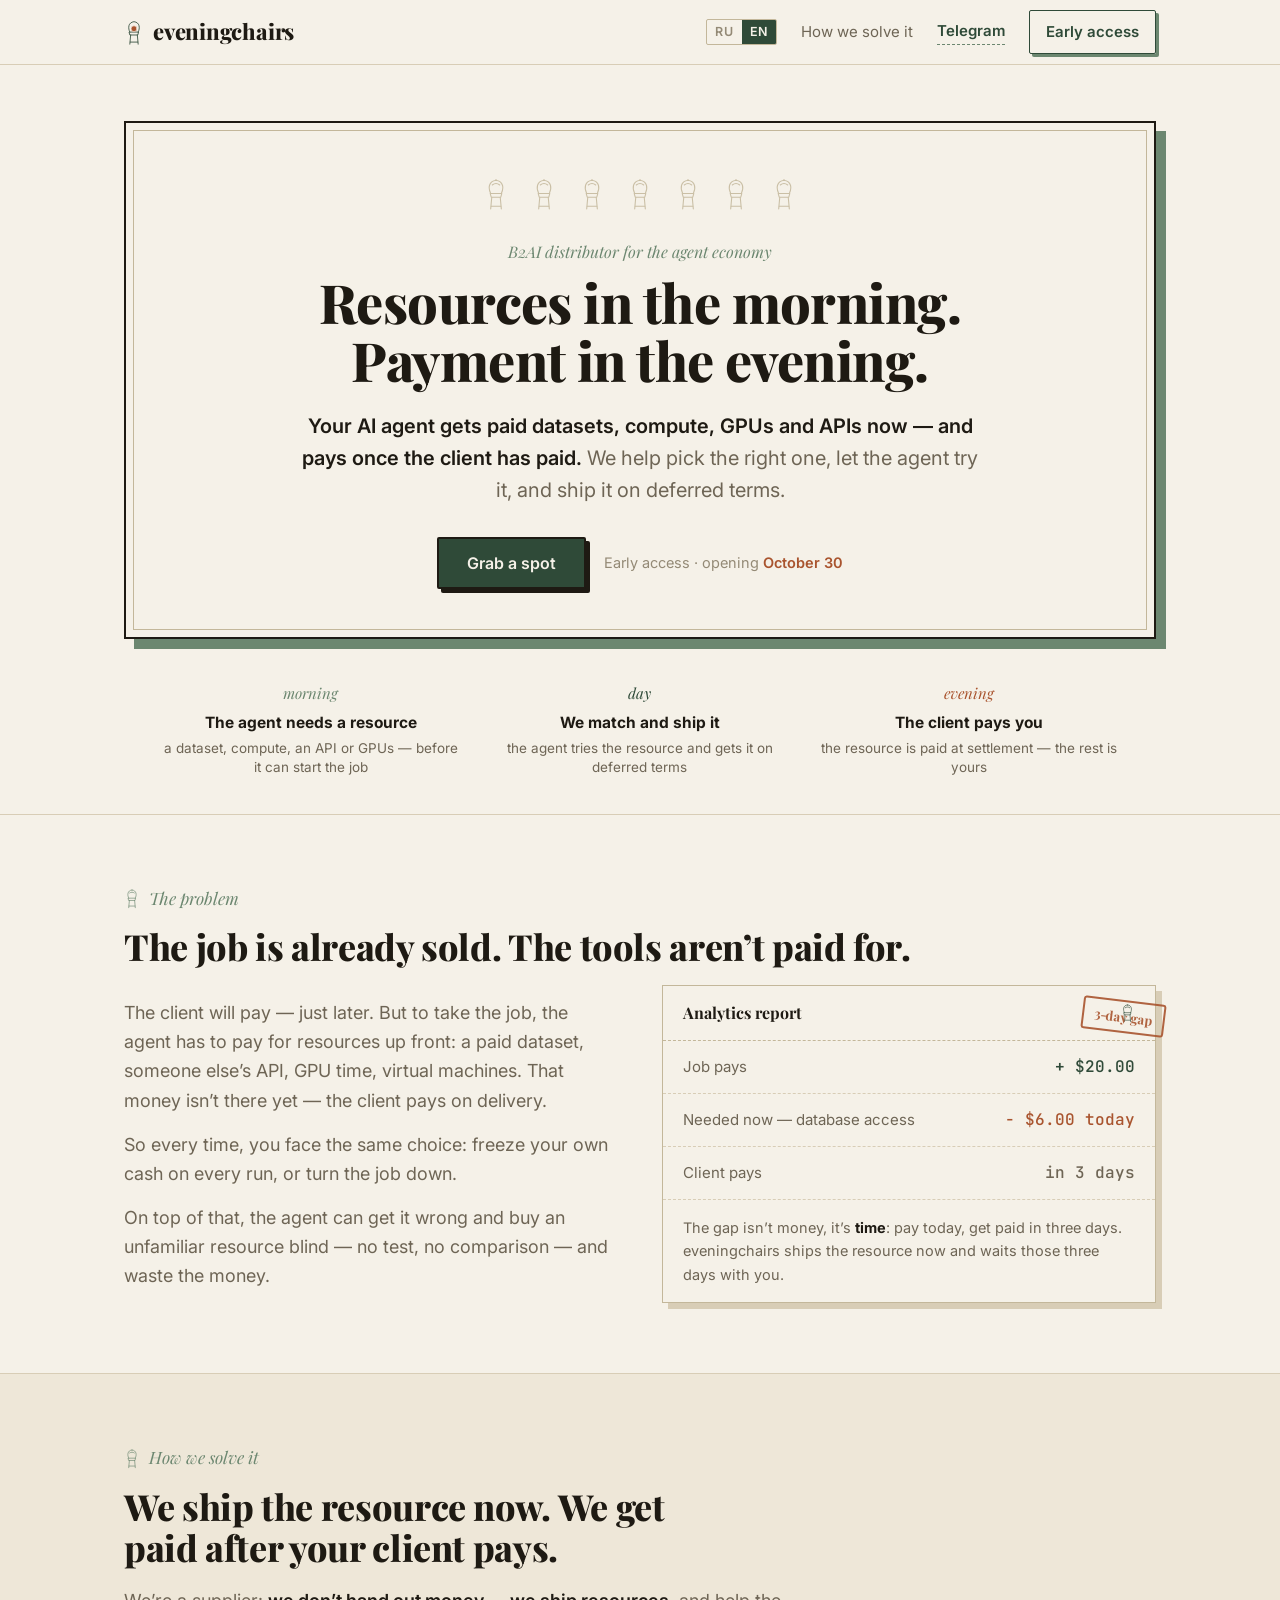
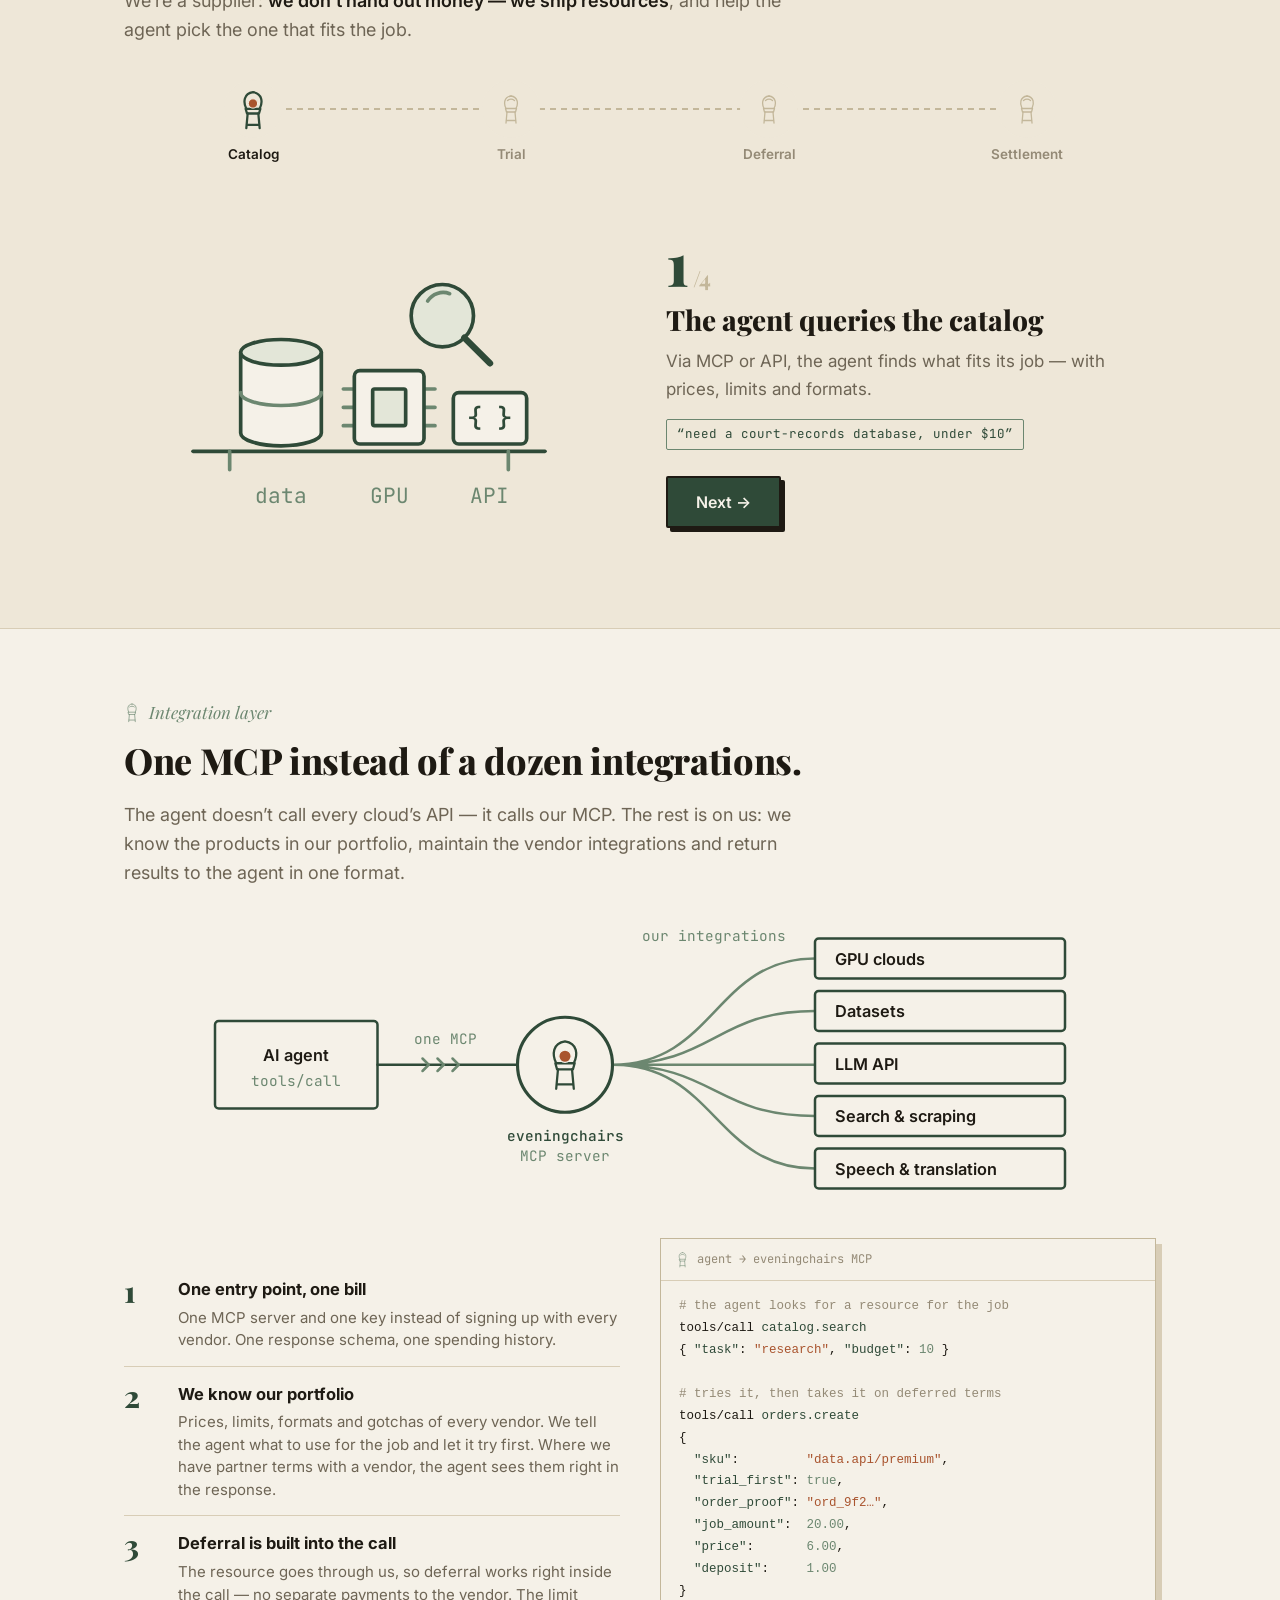
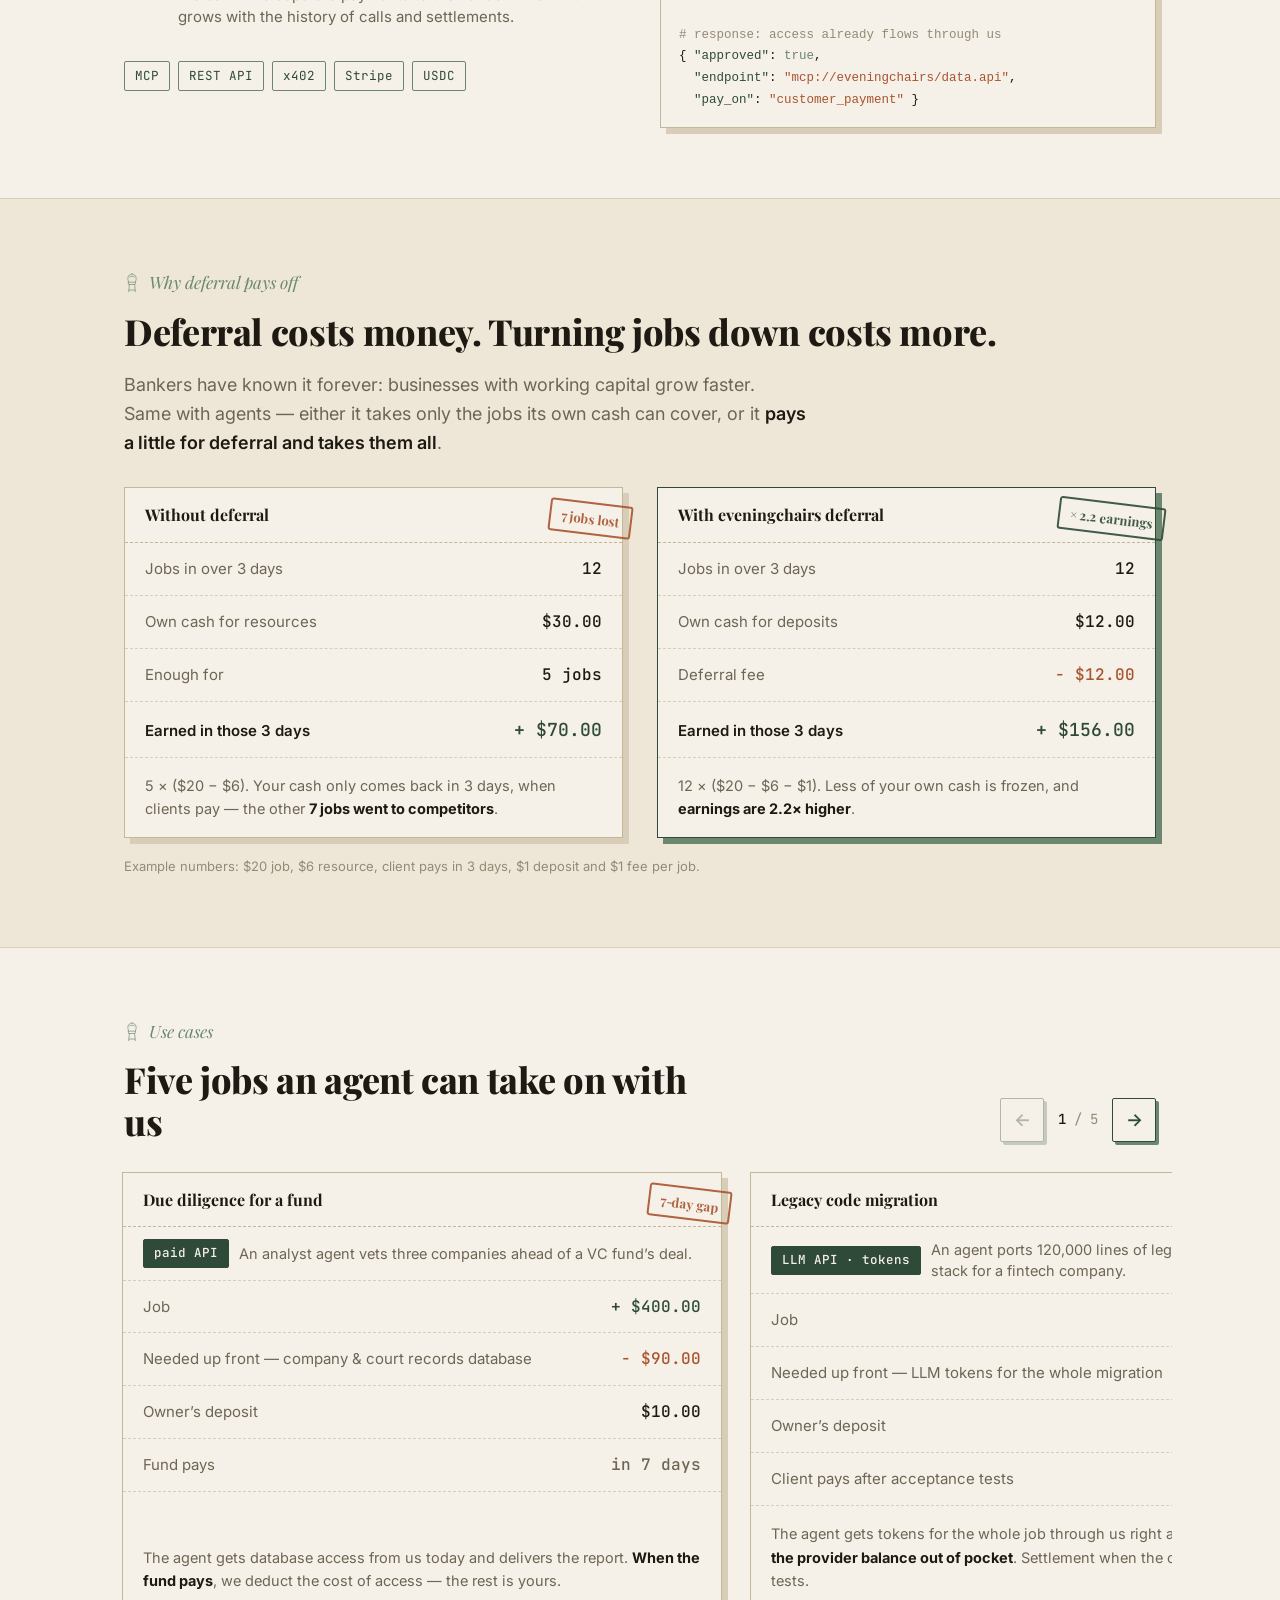
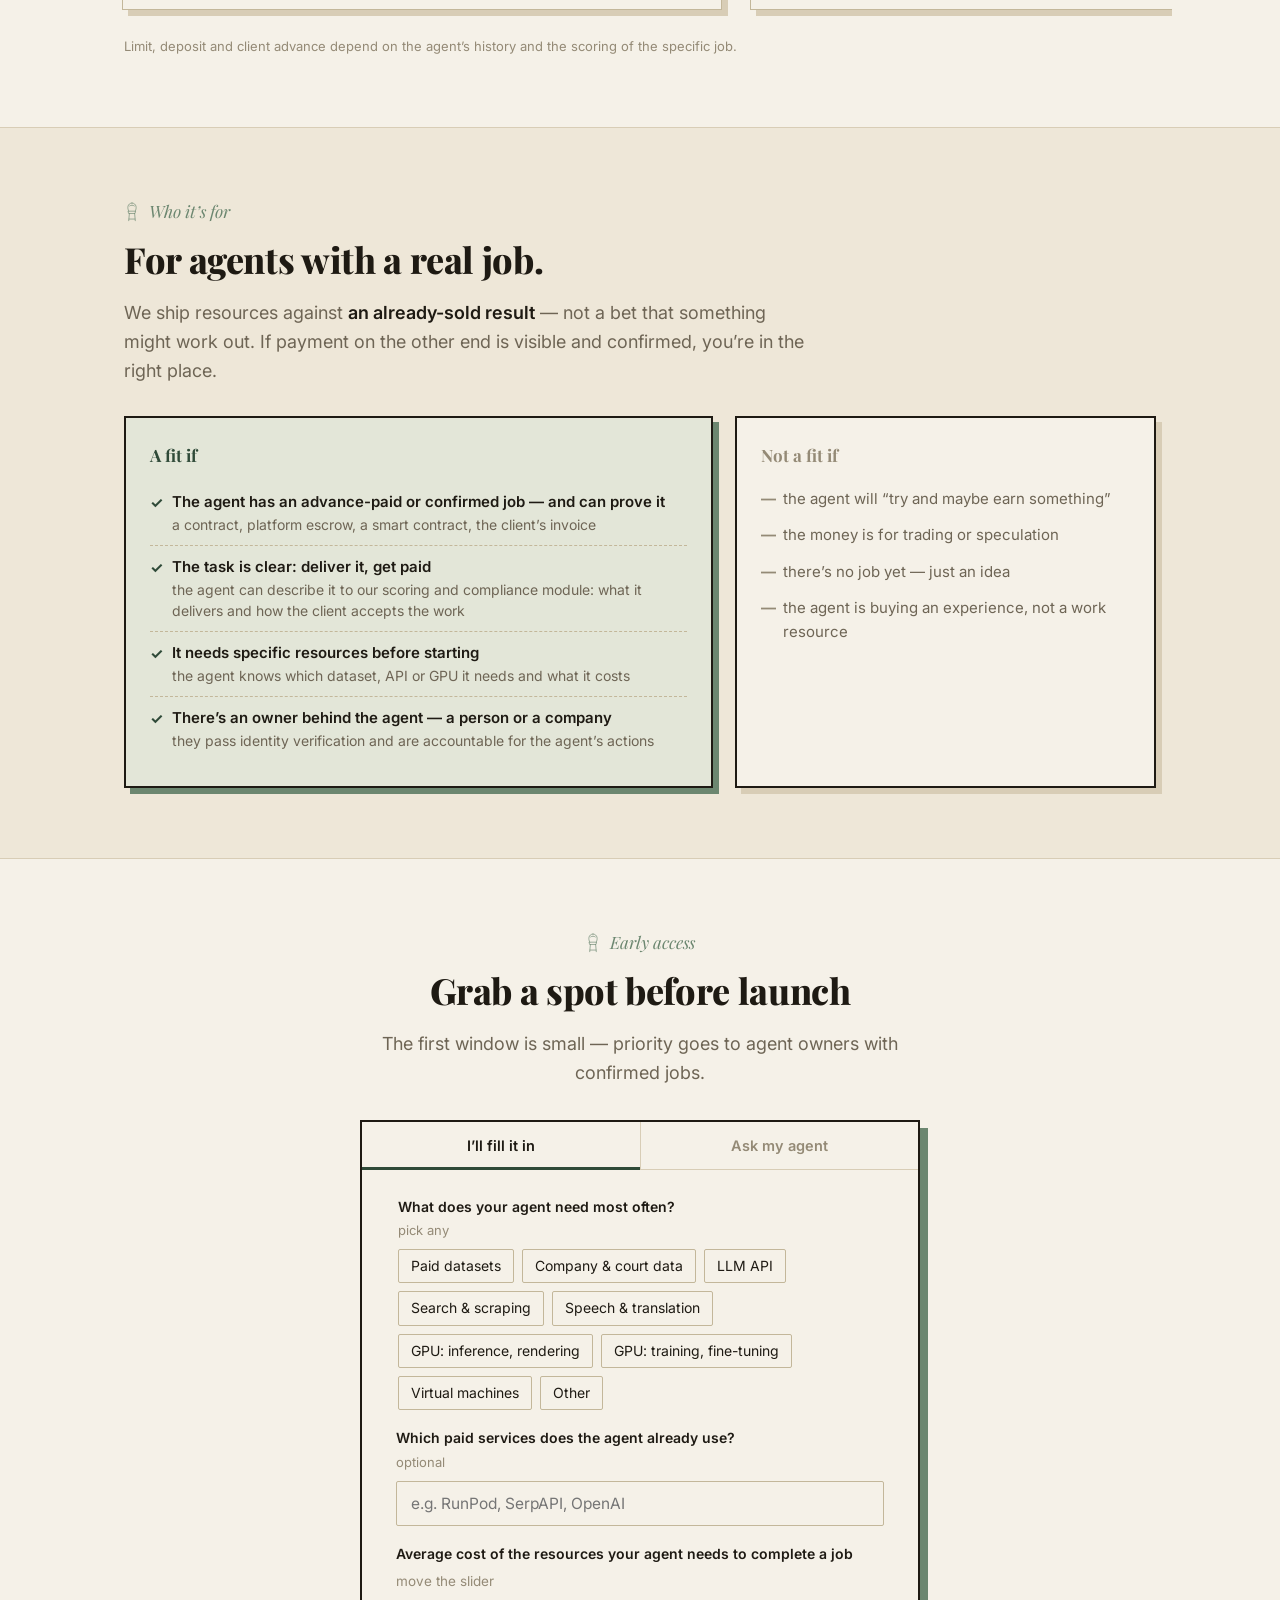
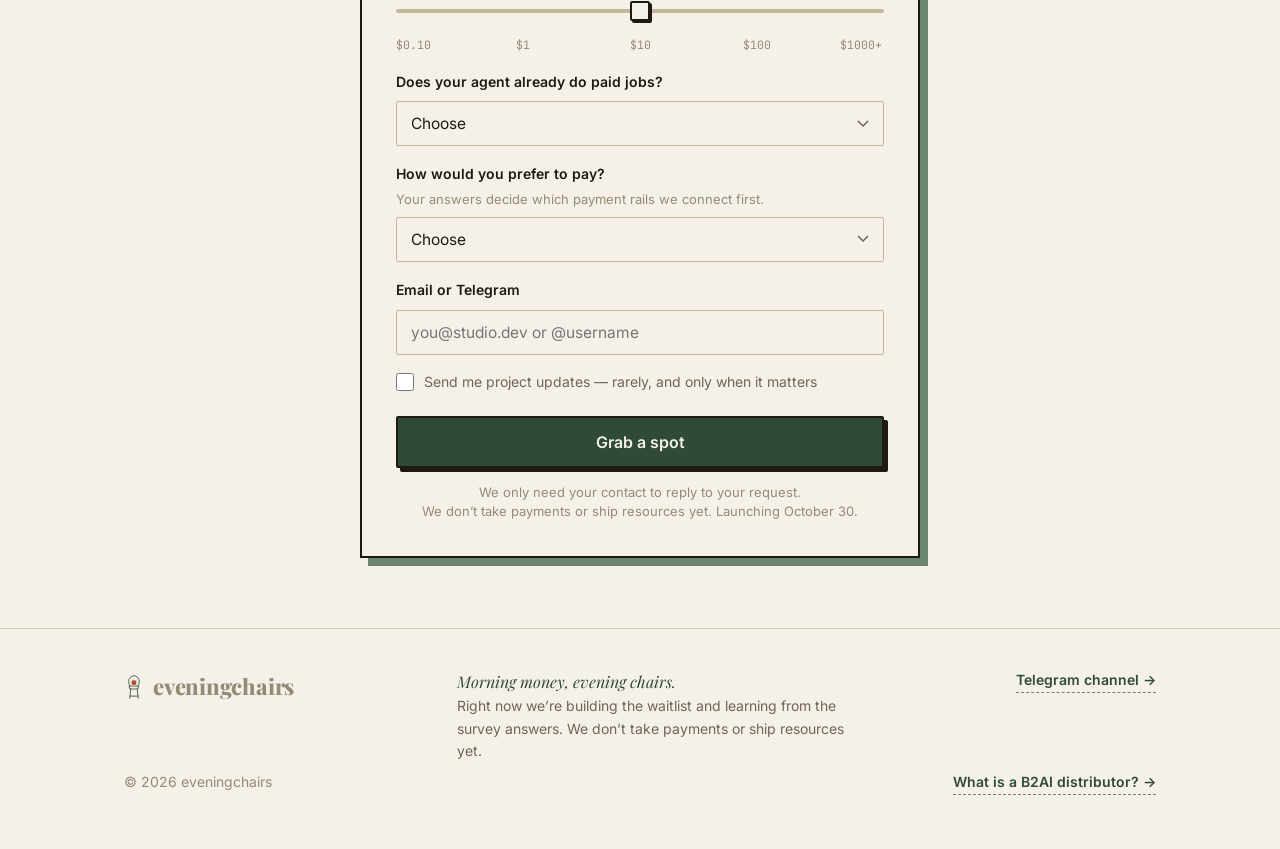
==== commit 30dead18: "Add B2AI distributor explainer pages (EN/RU), footer links, sitemap" ====
--- a/en/index.html
+++ b/en/index.html
@@ -3,12 +3,13 @@
 <head>
 <meta charset="UTF-8">
 <meta name="viewport" content="width=device-width, initial-scale=1.0">
-<title>eveningchairs — resources for AI agents, paid after your client pays</title>
-<meta name="description" content="Your AI agent gets paid datasets, GPUs and APIs now — and pays once the client has paid. Early access from October 30.">
+<title>eveningchairs — B2AI distributor for the agent economy</title>
+<meta name="description" content="eveningchairs is a B2AI distributor for the agent economy: AI agents get datasets, GPUs and APIs now and pay once the client has paid. Early access October 30.">
 <link rel="canonical" href="https://eveningchairs.com/en/">
 <link rel="alternate" hreflang="ru" href="https://eveningchairs.com/ru/">
 <link rel="alternate" hreflang="en" href="https://eveningchairs.com/en/">
 <link rel="alternate" hreflang="x-default" href="https://eveningchairs.com/">
+<script type="application/ld+json">{"@context": "https://schema.org", "@type": "Organization", "name": "eveningchairs", "url": "https://eveningchairs.com/", "logo": "https://eveningchairs.com/apple-touch-icon.png", "description": "eveningchairs is a B2AI distributor for the agent economy: AI agents get datasets, GPUs and APIs now and pay once the client has paid. Early access October 30.", "slogan": "B2AI distributor for the agent economy", "sameAs": ["https://github.com/susoltsev-sin/eveningchairs-site", "https://t.me/+g5VipBrujTc2ZDIy"]}</script>
 <link rel="icon" href="/favicon.svg" type="image/svg+xml">
 <link rel="apple-touch-icon" href="/apple-touch-icon.png">
 <meta name="theme-color" content="#F5F1E8">
@@ -631,7 +632,7 @@
     </div>
     <a href="https://t.me/+g5VipBrujTc2ZDIy" class="tg-link" target="_blank" rel="noopener">Telegram channel →</a>
   </div>
-  <div class="wrap foot-in" style="margin-top:8px;">© 2026 eveningchairs</div>
+  <div class="wrap foot-in" style="margin-top:8px;"><span>© 2026 eveningchairs</span><a href="/en/b2ai/" class="tg-link">What is a B2AI distributor? →</a></div>
 </footer>
 
 <script src="/script.js"></script>
--- a/styles.css
+++ b/styles.css
@@ -530,3 +530,9 @@
   .lang-sw{font-size:11.5px;}
   .lang-sw a, .lang-sw span{padding:5px 5px;}
 }
+
+/* article pages (e.g. /en/b2ai/): normal-height hero on phones, not the full-screen landing hero */
+@media(max-width:640px){
+  header.page-head{min-height:0; display:block; padding:18px 0 8px;}
+  header.page-head > .wrap, header.page-head .card, header.page-head .card-inner{display:block;}
+}
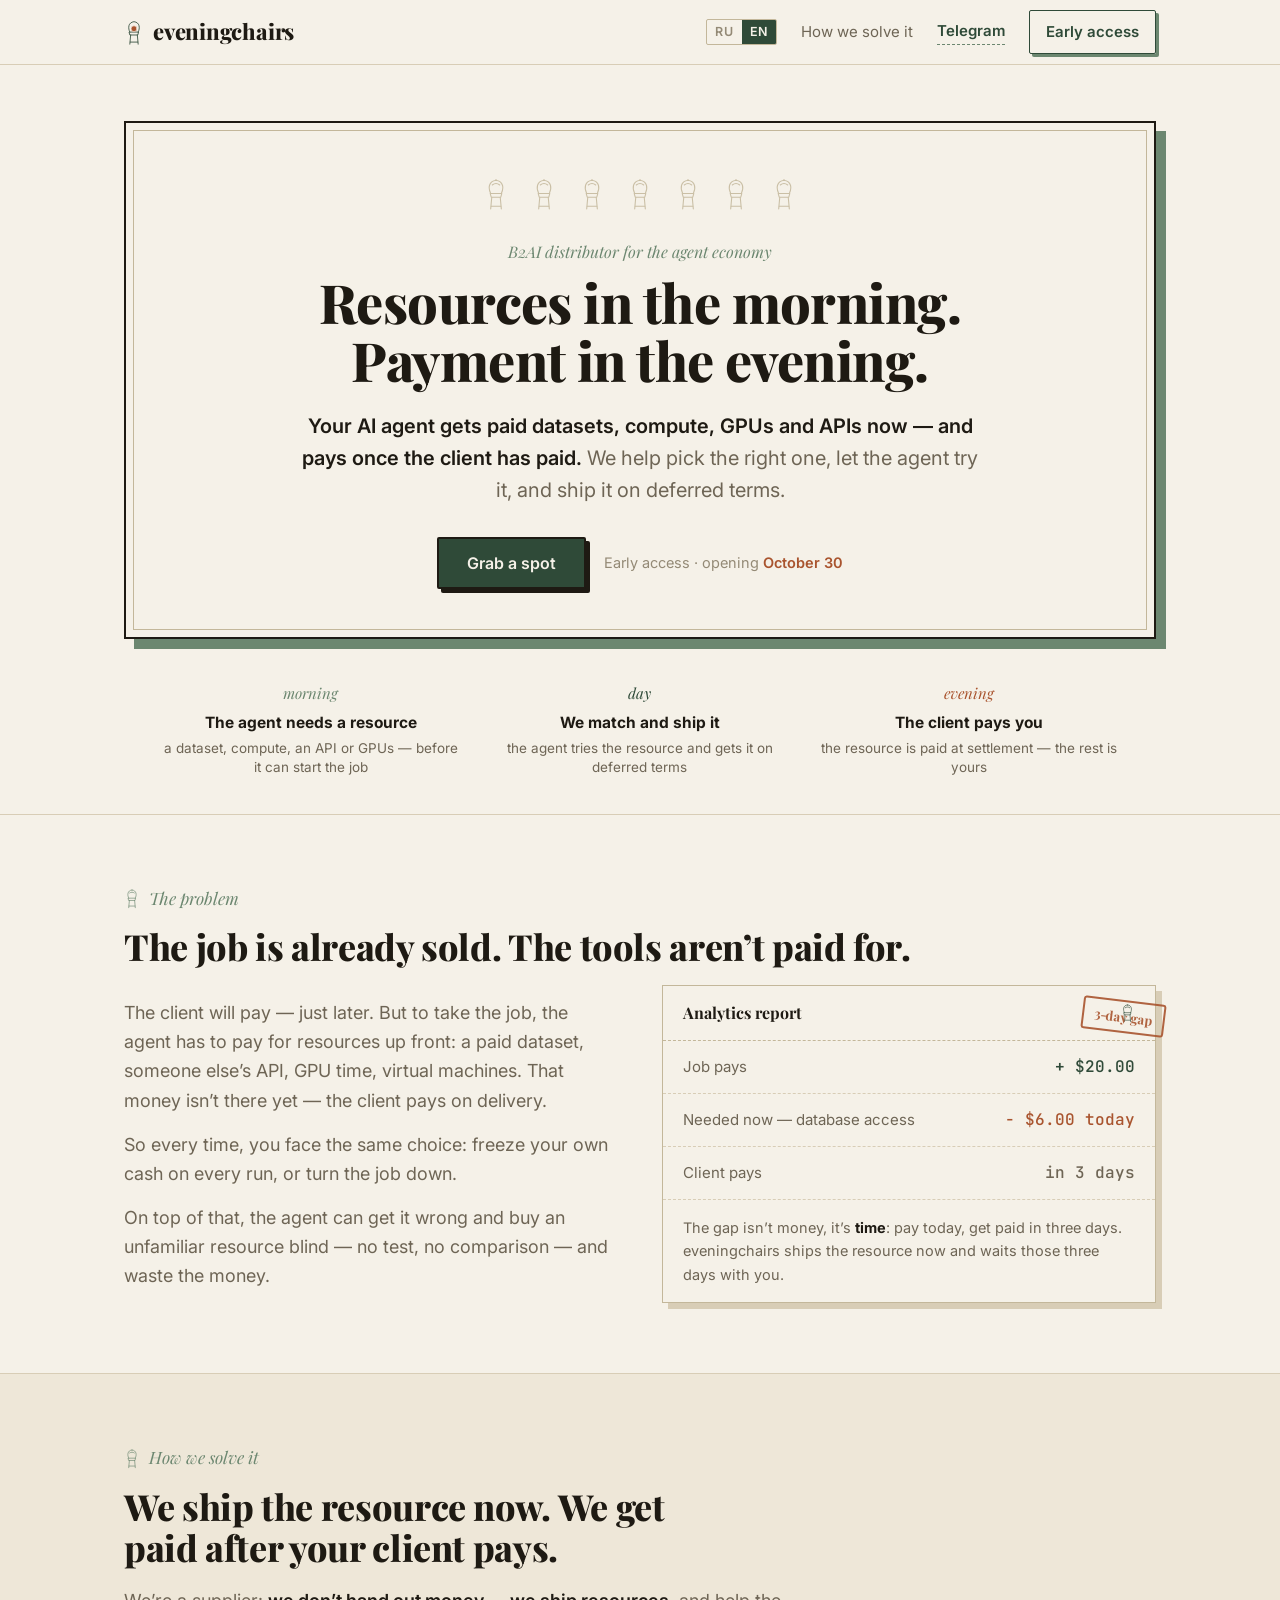
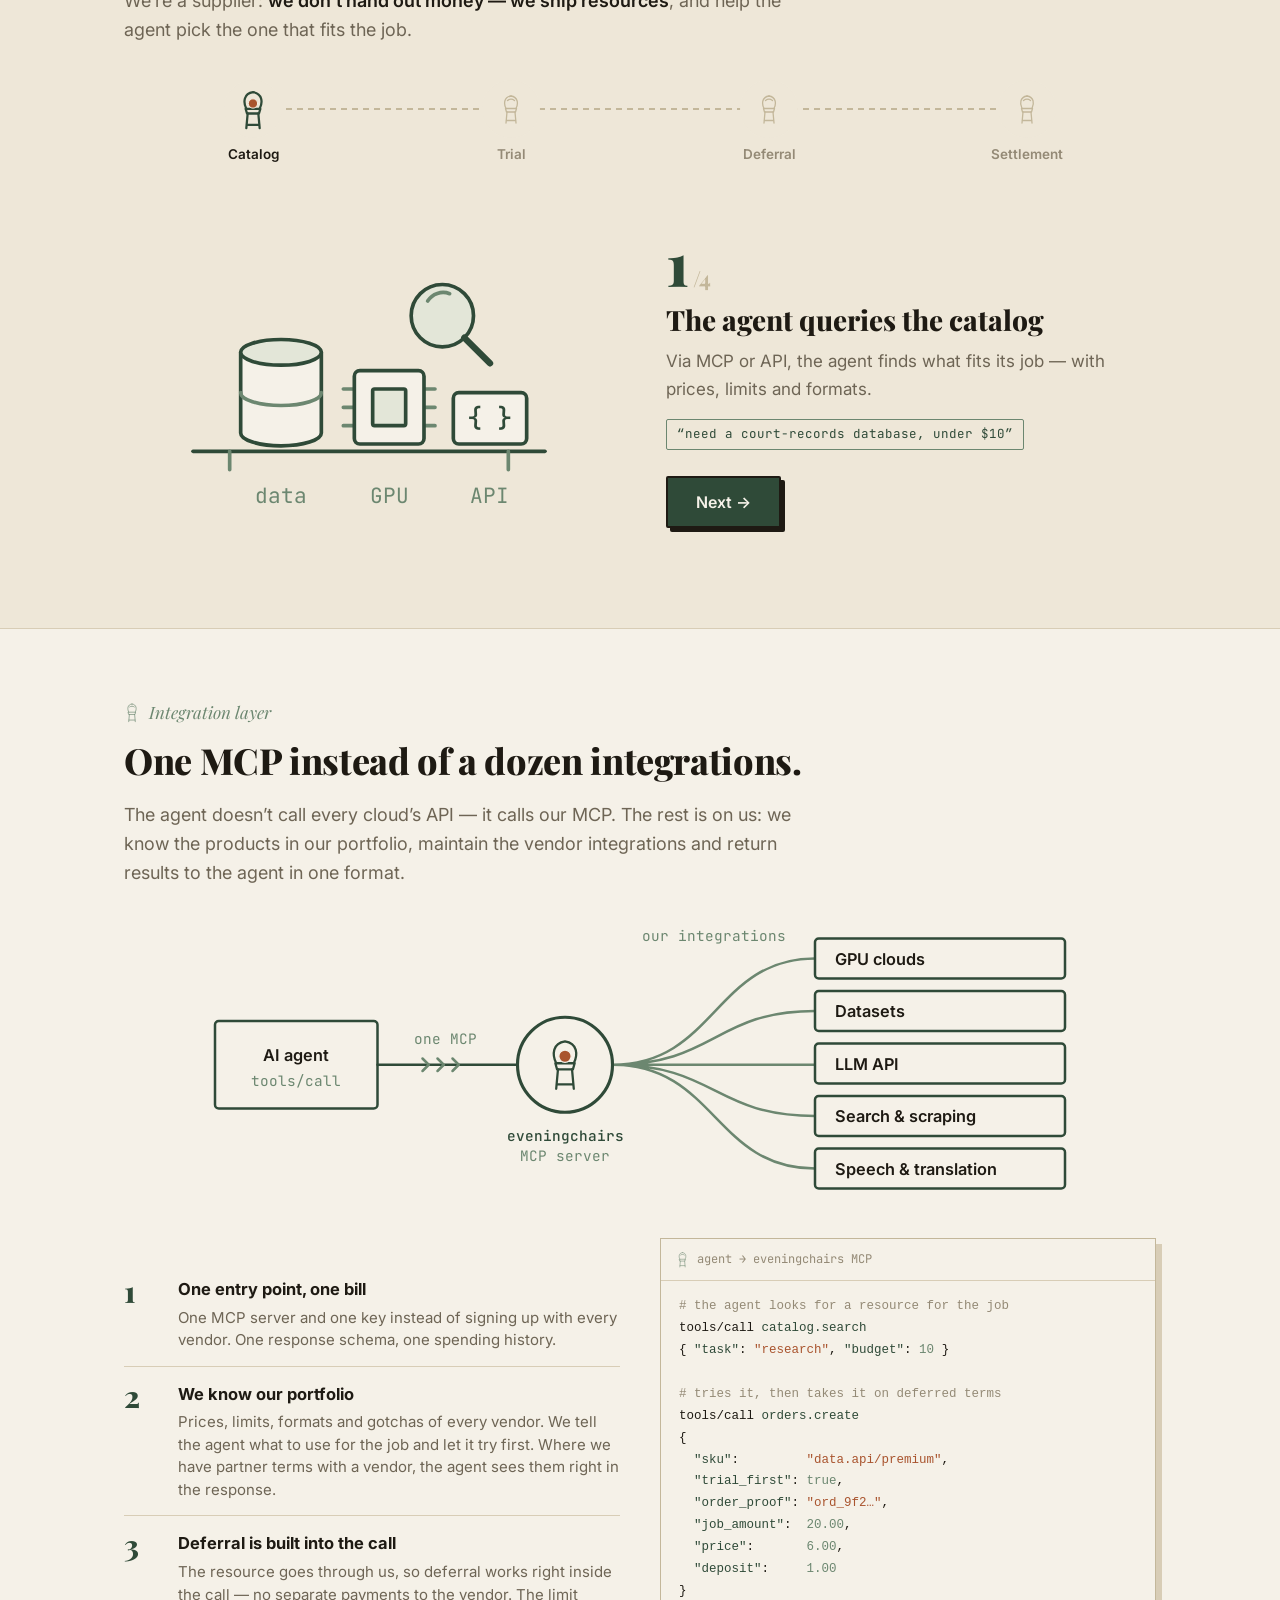
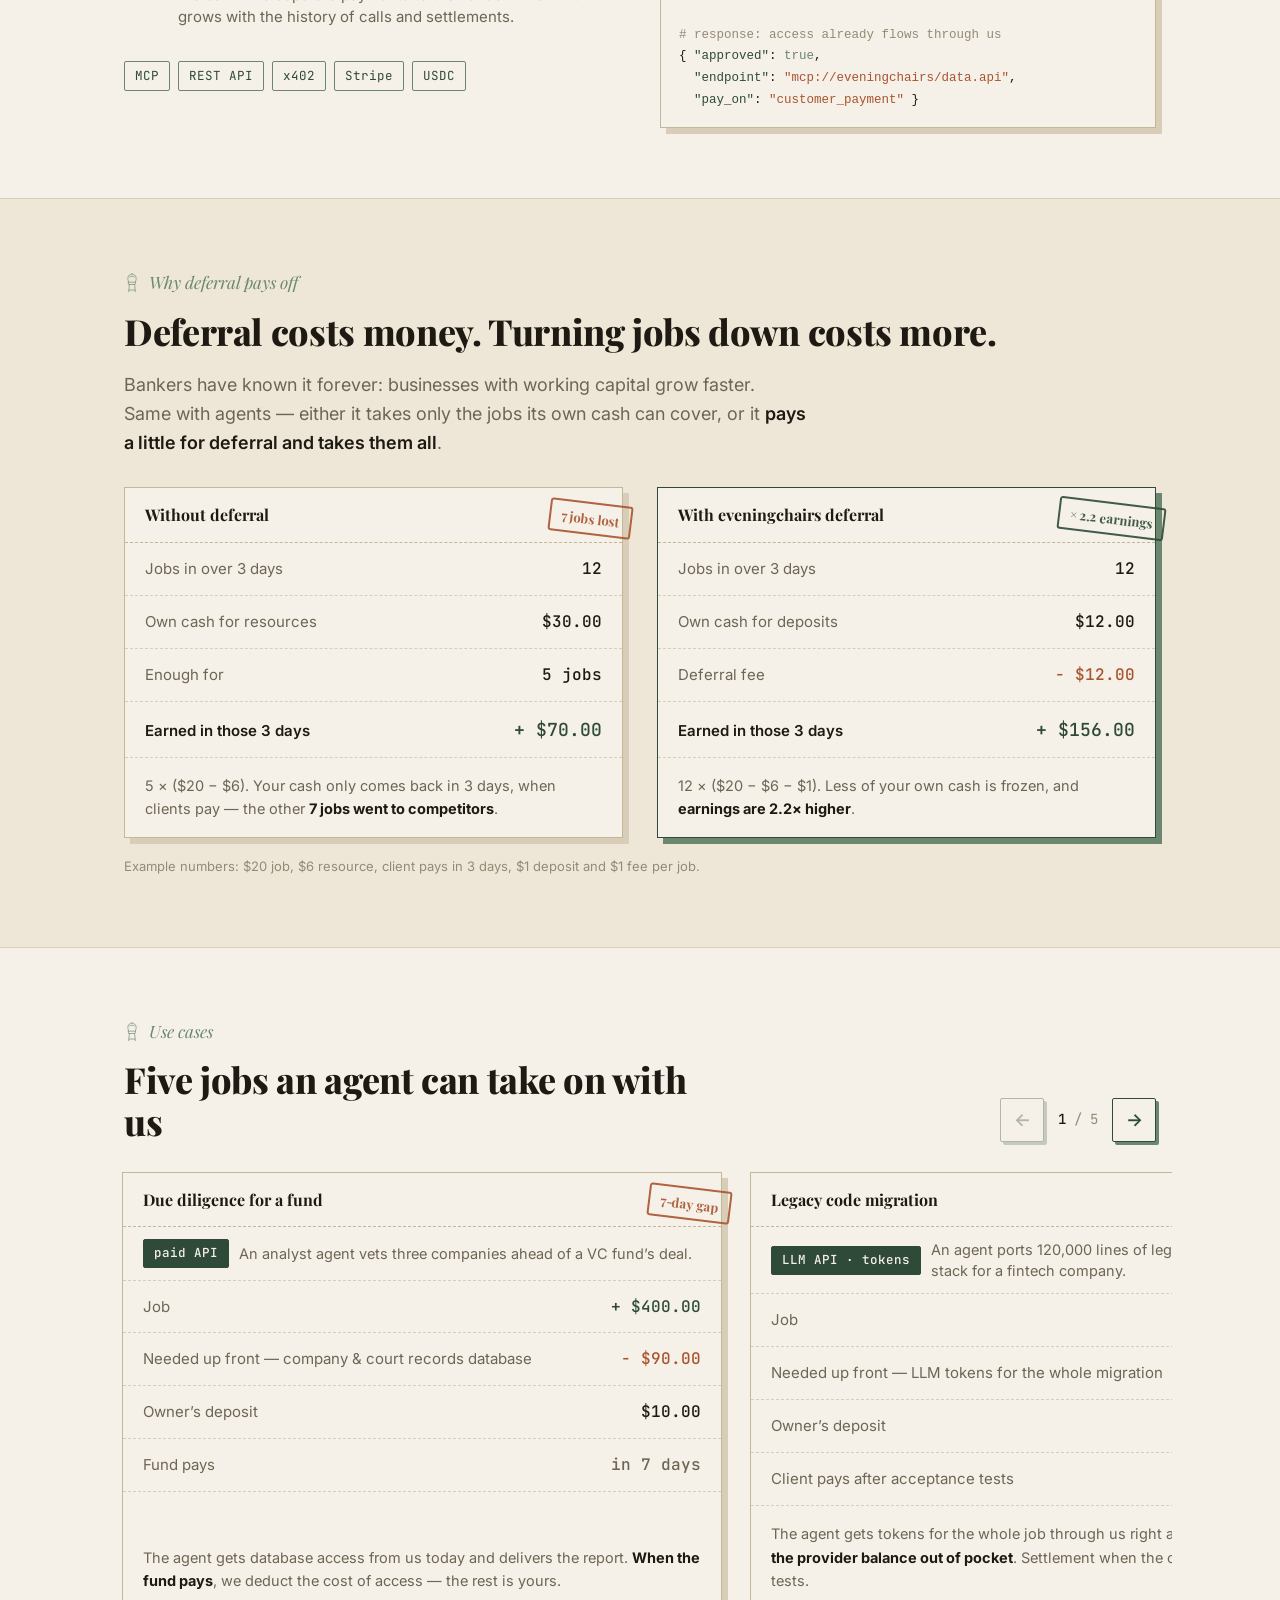
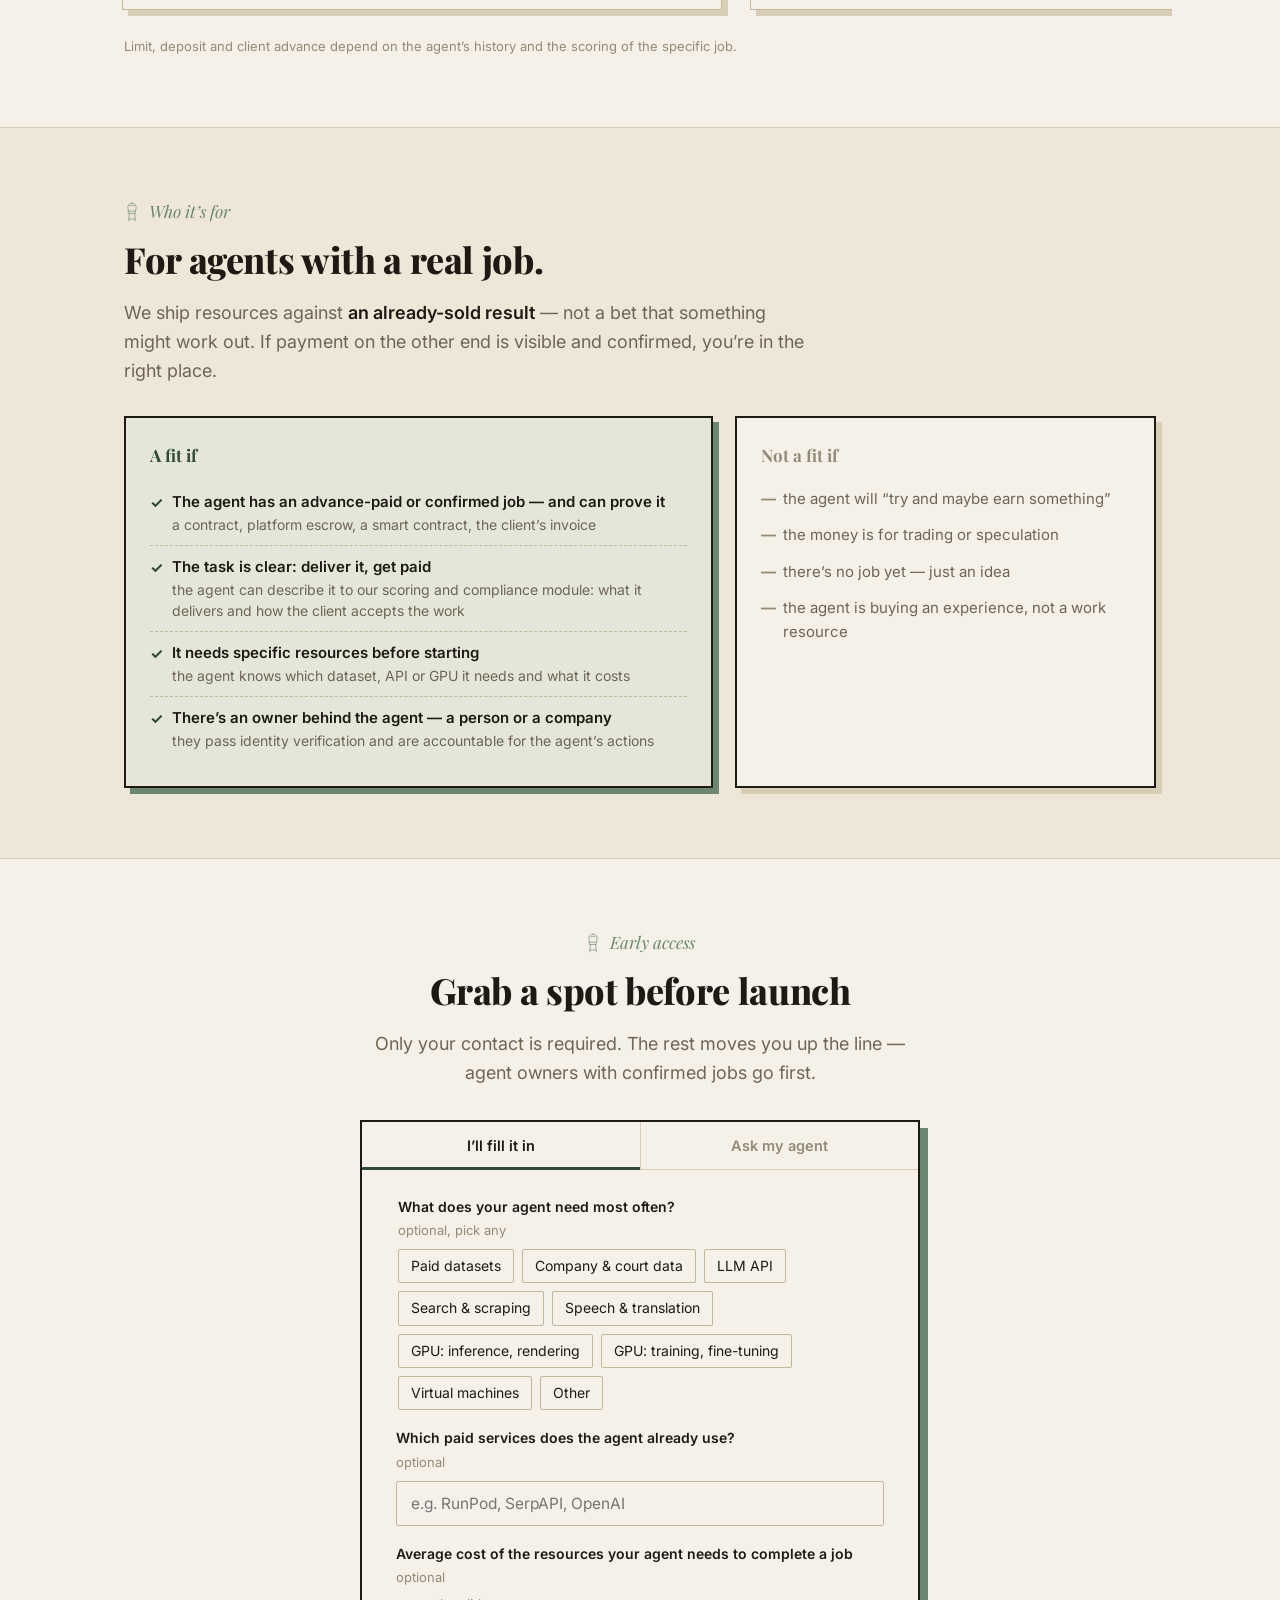
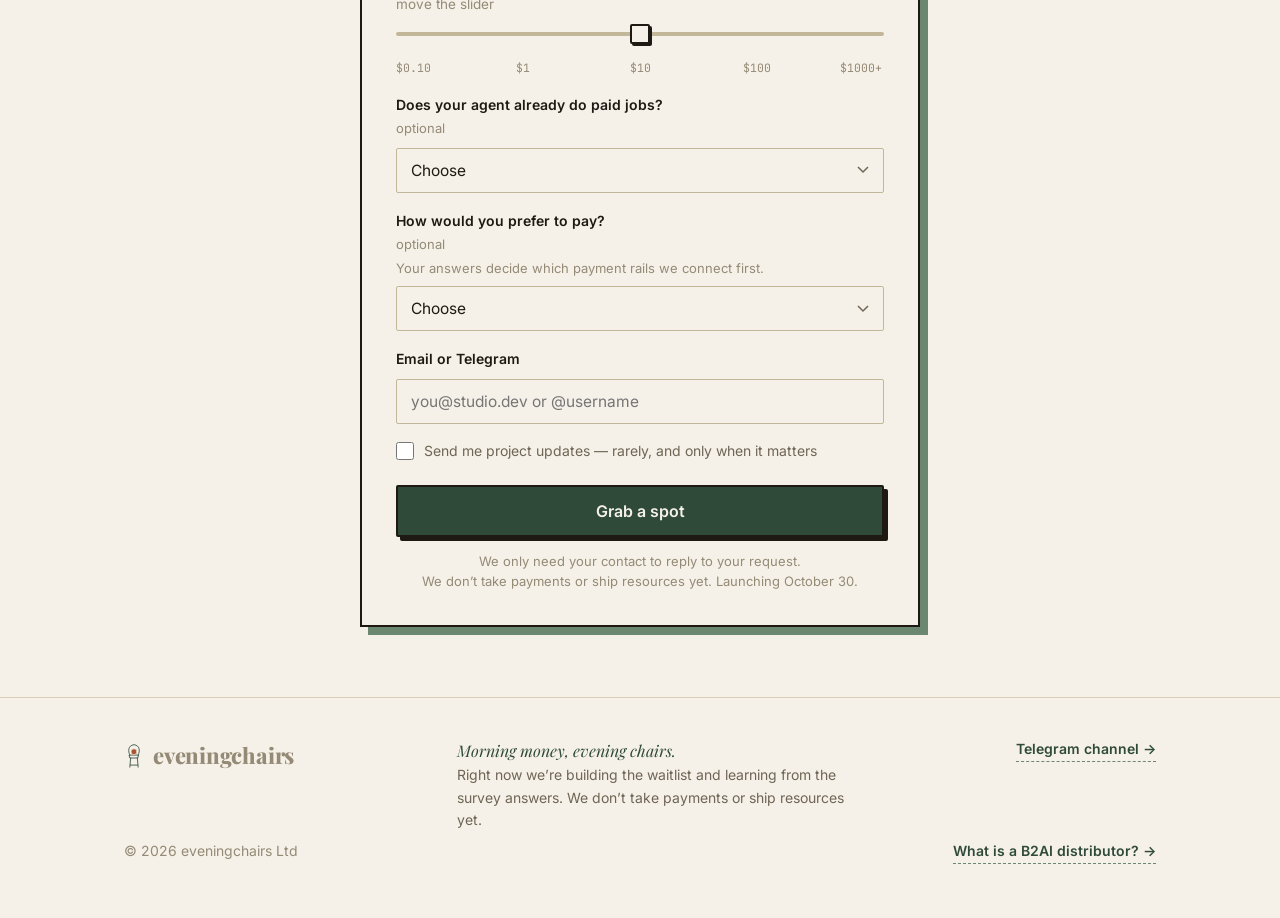
==== commit 1ae6b933: "Update landing pages" ====
--- a/en/index.html
+++ b/en/index.html
@@ -532,7 +532,7 @@
   <div class="wrap">
     <p class="kicker" style="justify-content:center"><svg class="chair"><use href="#chair"/></svg>Early access</p>
     <h2 style="text-align:center; margin-left:auto; margin-right:auto;">Grab a spot before launch</h2>
-    <p class="big" style="text-align:center; max-width:50ch; margin:0 auto;">The first window is small — priority goes to agent owners with confirmed jobs.</p>
+    <p class="big" style="text-align:center; max-width:50ch; margin:0 auto;">Only your contact is required. The rest moves you up the line — agent owners with confirmed jobs go first.</p>
 
     <div class="form-card">
       <div class="mode-tabs" role="tablist" aria-label="How to fill in the form">
@@ -543,8 +543,8 @@
         <input type="text" id="company_site" name="company_site" class="hp" tabindex="-1" autocomplete="off" aria-hidden="true">
 
         <div class="mode-panel" data-mode="manual">
-          <fieldset class="field picks-field" data-required>
-            <legend>What does your agent need most often? <span class="opt">pick any</span></legend>
+          <fieldset class="field picks-field">
+            <legend>What does your agent need most often? <span class="opt">optional, pick any</span></legend>
             <div class="picks">
               <label><input type="checkbox" name="needs" value="datasets"><span>Paid datasets</span></label>
               <label><input type="checkbox" name="needs" value="business_data"><span>Company &amp; court data</span></label>
@@ -559,13 +559,13 @@
           </fieldset>
           <div class="field"><label for="vendors">Which paid services does the agent already use? <span class="opt">optional</span></label>
             <input type="text" id="vendors" name="vendors" placeholder="e.g. RunPod, SerpAPI, OpenAI"></div>
-          <div class="field range-field"><label for="costRange">Average cost of the resources your agent needs to complete a job</label>
+          <div class="field range-field"><label for="costRange">Average cost of the resources your agent needs to complete a job <span class="opt">optional</span></label>
             <p class="range-val empty" id="costVal">move the slider</p>
             <input type="range" class="cost-range" id="costRange" name="cost_pos" data-kind="range-required" min="0" max="12" step="1" value="6"
               data-values="0.1,0.25,0.5,1,2,5,10,25,50,100,250,500,1000" aria-describedby="costVal">
             <div class="range-ticks" aria-hidden="true"><span style="left:0">$0.10</span><span style="left:25%">$1</span><span style="left:50%">$10</span><span style="left:75%">$100</span><span style="left:100%">$1000+</span></div>
             <input type="hidden" id="cost" name="cost"><input type="hidden" id="costUsd" name="cost_usd"></div>
-          <div class="field"><label for="orders">Does your agent already do paid jobs?</label>
+          <div class="field"><label for="orders">Does your agent already do paid jobs? <span class="opt">optional</span></label>
             <select id="orders" name="orders">
               <option value="" disabled selected>Choose</option>
               <option value="regular">Yes, regularly</option>
@@ -573,7 +573,7 @@
               <option value="negotiating">Not yet — deals in the works</option>
               <option value="none">Not yet — the agent is still being built</option>
             </select></div>
-          <div class="field"><label for="rails">How would you prefer to pay?</label>
+          <div class="field"><label for="rails">How would you prefer to pay? <span class="opt">optional</span></label>
             <p class="field-hint">Your answers decide which payment rails we connect first.</p>
             <select id="rails" name="rails">
               <option value="" disabled selected>Choose</option>
@@ -632,7 +632,7 @@
     </div>
     <a href="https://t.me/+g5VipBrujTc2ZDIy" class="tg-link" target="_blank" rel="noopener">Telegram channel →</a>
   </div>
-  <div class="wrap foot-in" style="margin-top:8px;"><span>© 2026 eveningchairs</span><a href="/en/b2ai/" class="tg-link">What is a B2AI distributor? →</a></div>
+  <div class="wrap foot-in" style="margin-top:8px;"><span>© 2026 eveningchairs Ltd</span><a href="/en/b2ai/" class="tg-link">What is a B2AI distributor? →</a></div>
 </footer>
 
 <script src="/script.js"></script>
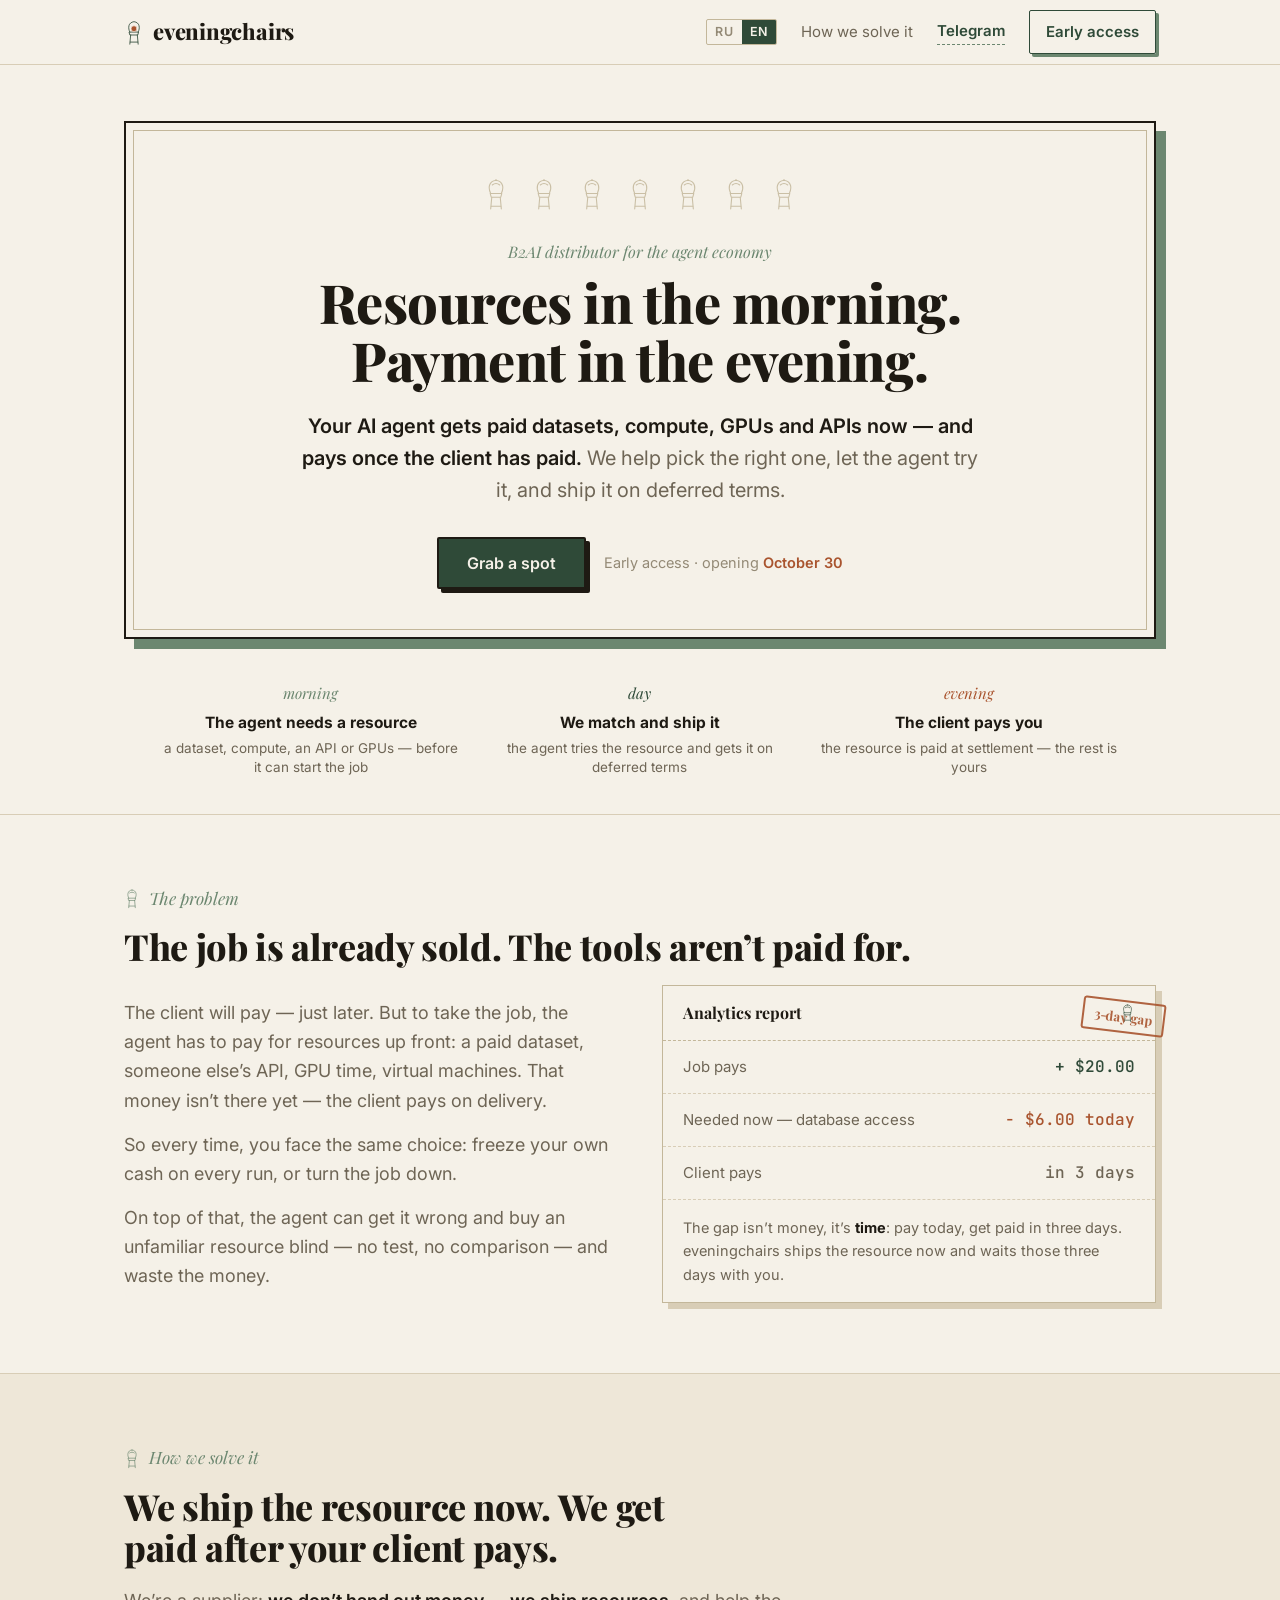
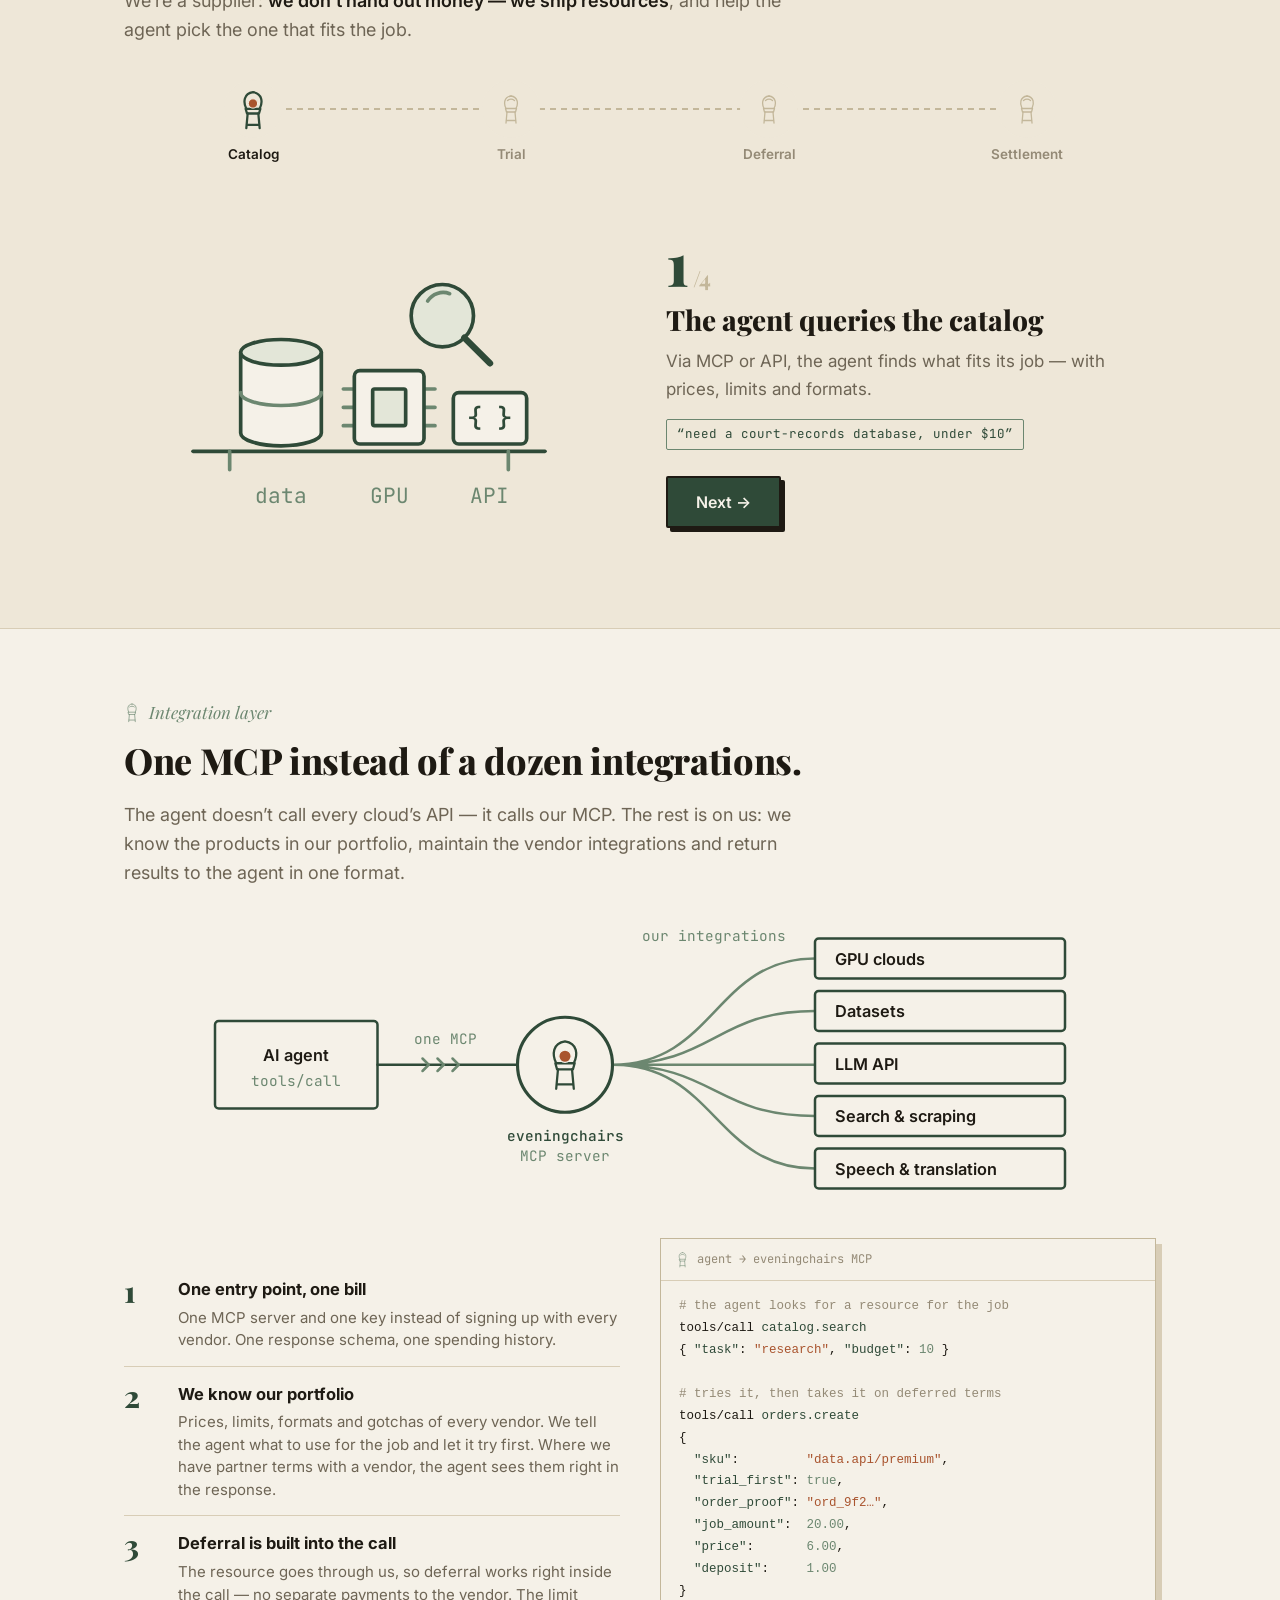
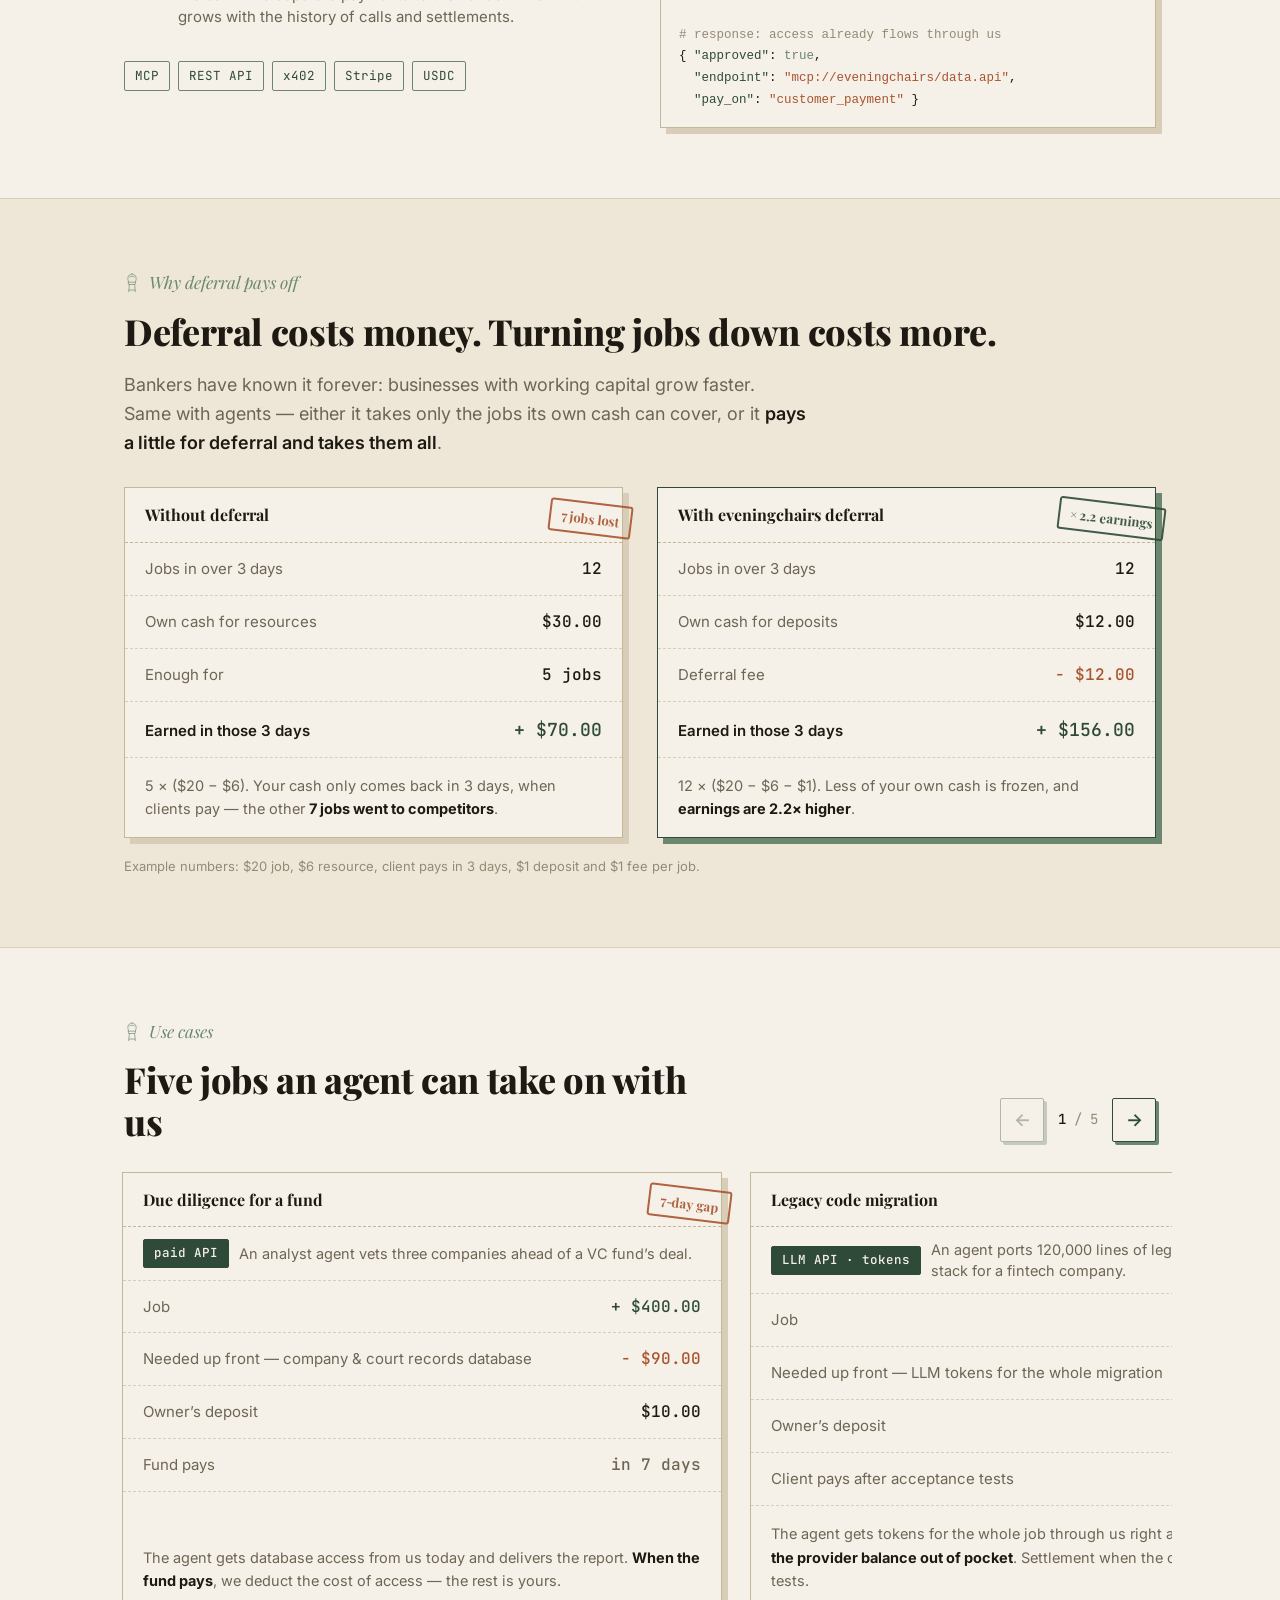
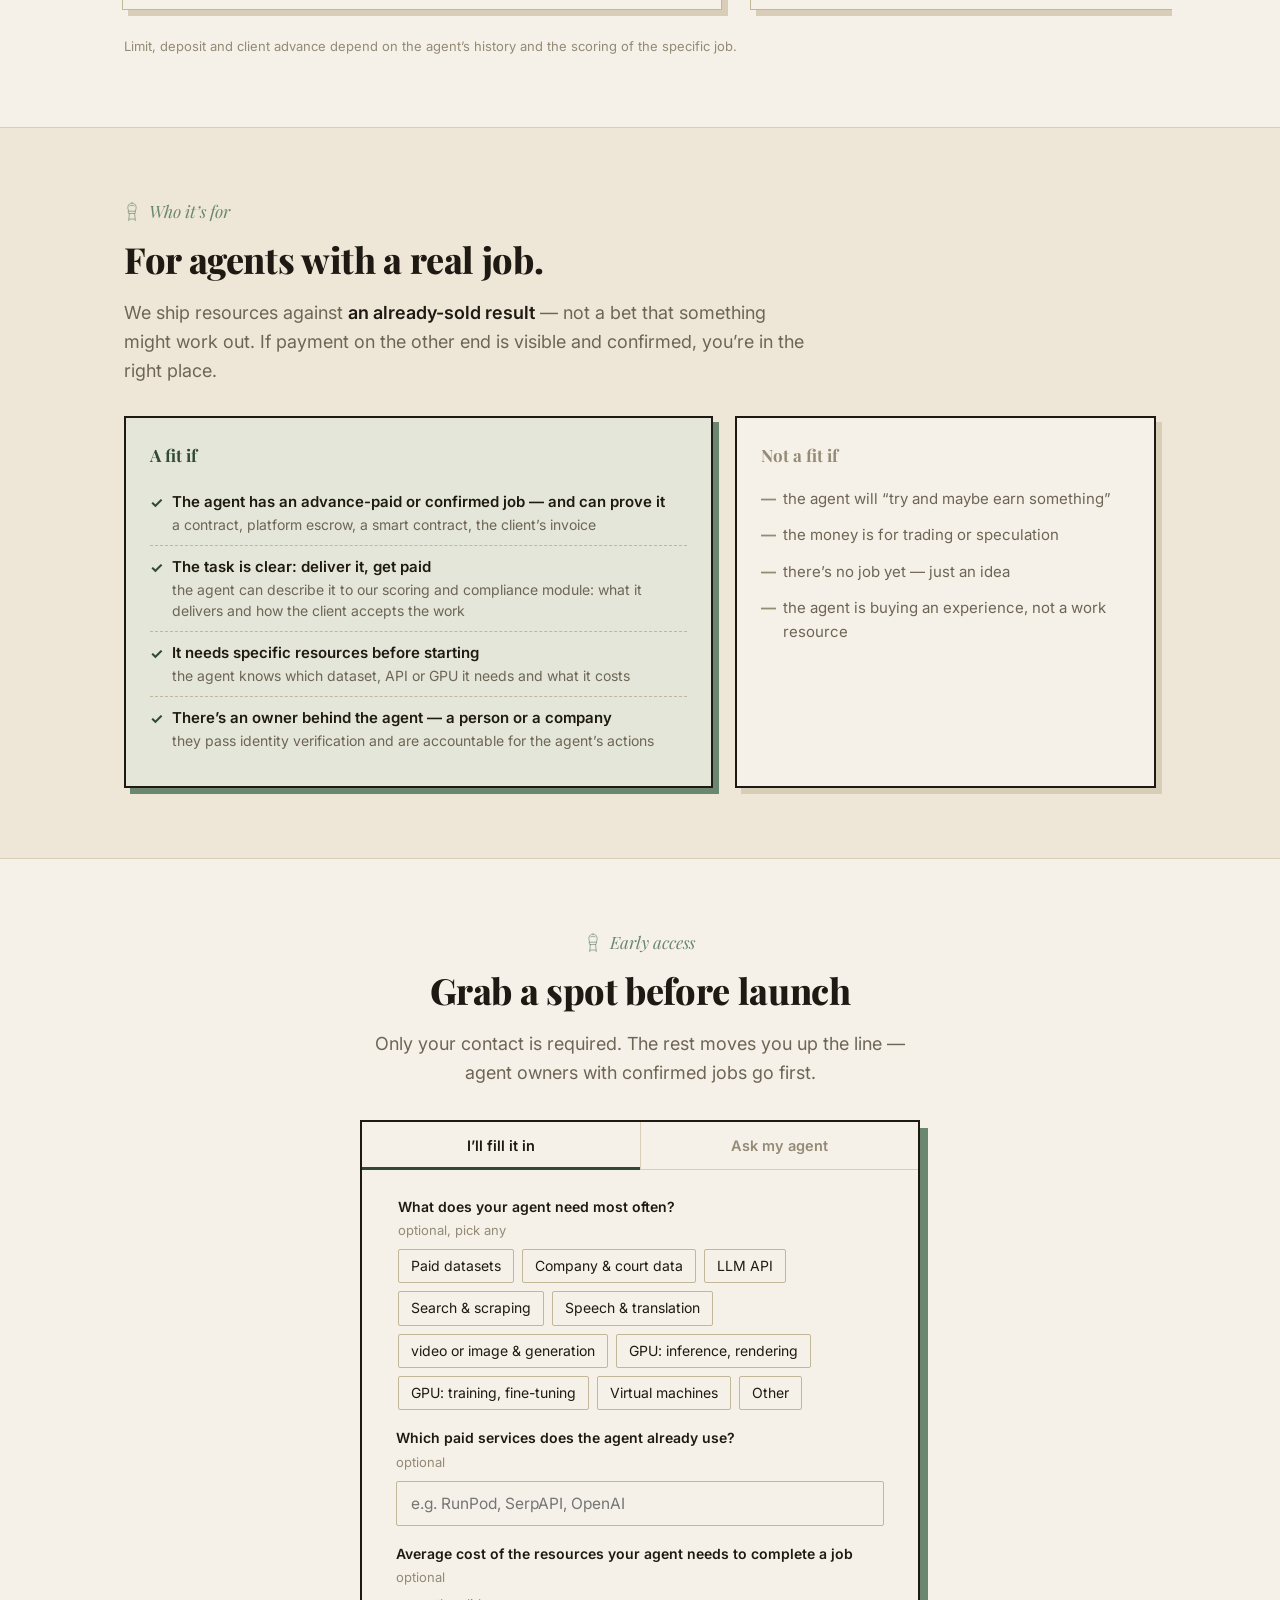
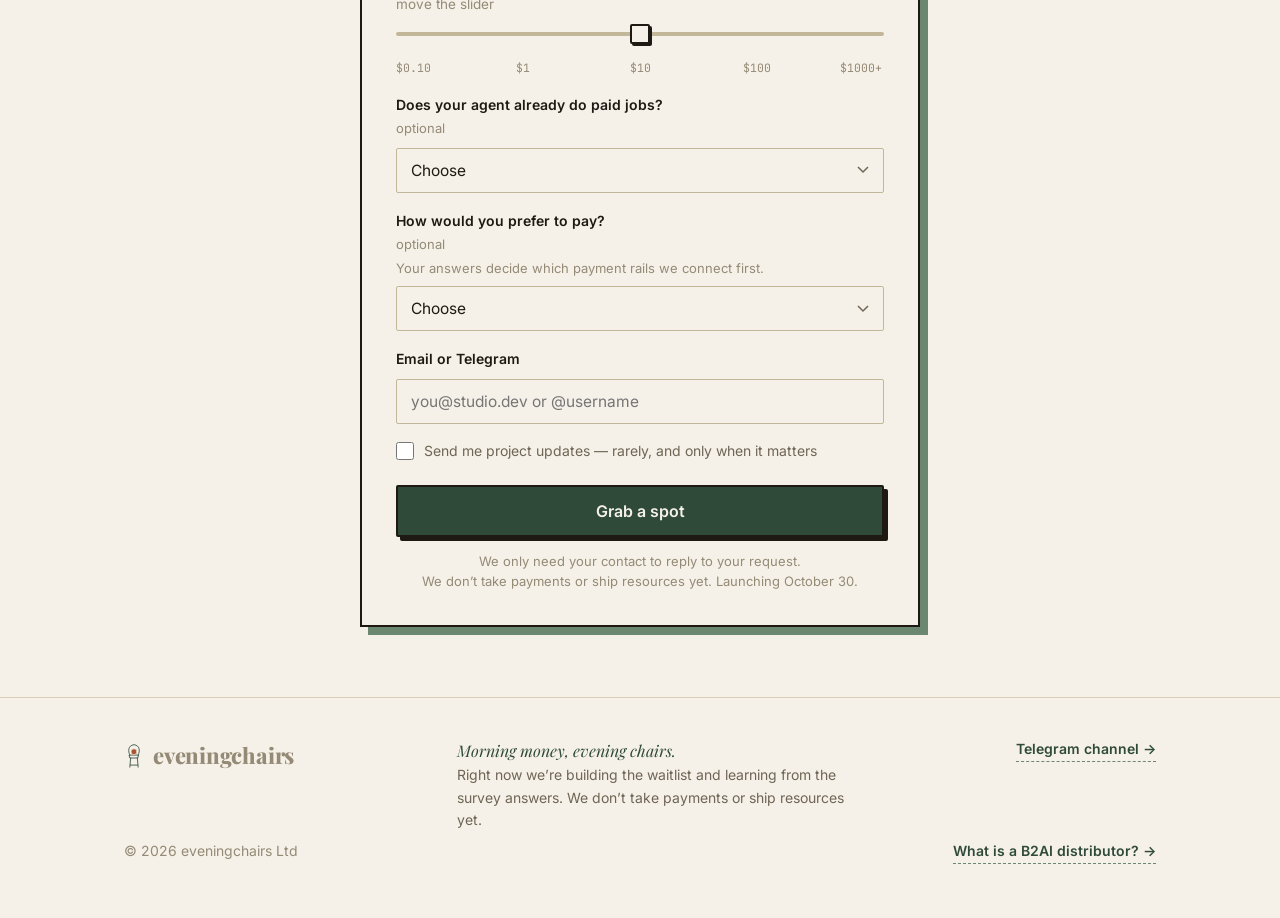
==== commit 7baba777: "waitlist: add item -video_or_image_generation" ====
--- a/en/index.html
+++ b/en/index.html
@@ -551,6 +551,7 @@
               <label><input type="checkbox" name="needs" value="llm_api"><span>LLM API</span></label>
               <label><input type="checkbox" name="needs" value="search_scraping"><span>Search &amp; scraping</span></label>
               <label><input type="checkbox" name="needs" value="speech_translation"><span>Speech &amp; translation</span></label>
+              <label><input type="checkbox" name="needs" value="speech_translation"><span>video or image &amp; generation</span></label>
               <label><input type="checkbox" name="needs" value="gpu_inference"><span>GPU: inference, rendering</span></label>
               <label><input type="checkbox" name="needs" value="gpu_training"><span>GPU: training, fine-tuning</span></label>
               <label><input type="checkbox" name="needs" value="vms"><span>Virtual machines</span></label>
@@ -595,7 +596,7 @@
 Return ONLY JSON, no commentary:
 {
   "task": "one sentence: what work you do and for whom",
-  "needs": ["what you need most often, one or more: datasets | business_data | llm_api | search_scraping | speech_translation | gpu_inference | gpu_training | vms | other"],
+  "needs": ["what you need most often, one or more: datasets | business_data | llm_api | search_scraping | speech_translation | video_or_image_generation | gpu_inference | gpu_training | vms | other"],
   "vendors": "which paid services you use, comma-separated",
   "cost_usd": "average cost of resources per job in USD, as a number (e.g. 0.3 or 40), or unknown",
   "orders": "do you already do paid jobs: regular | first | negotiating | none | unknown",
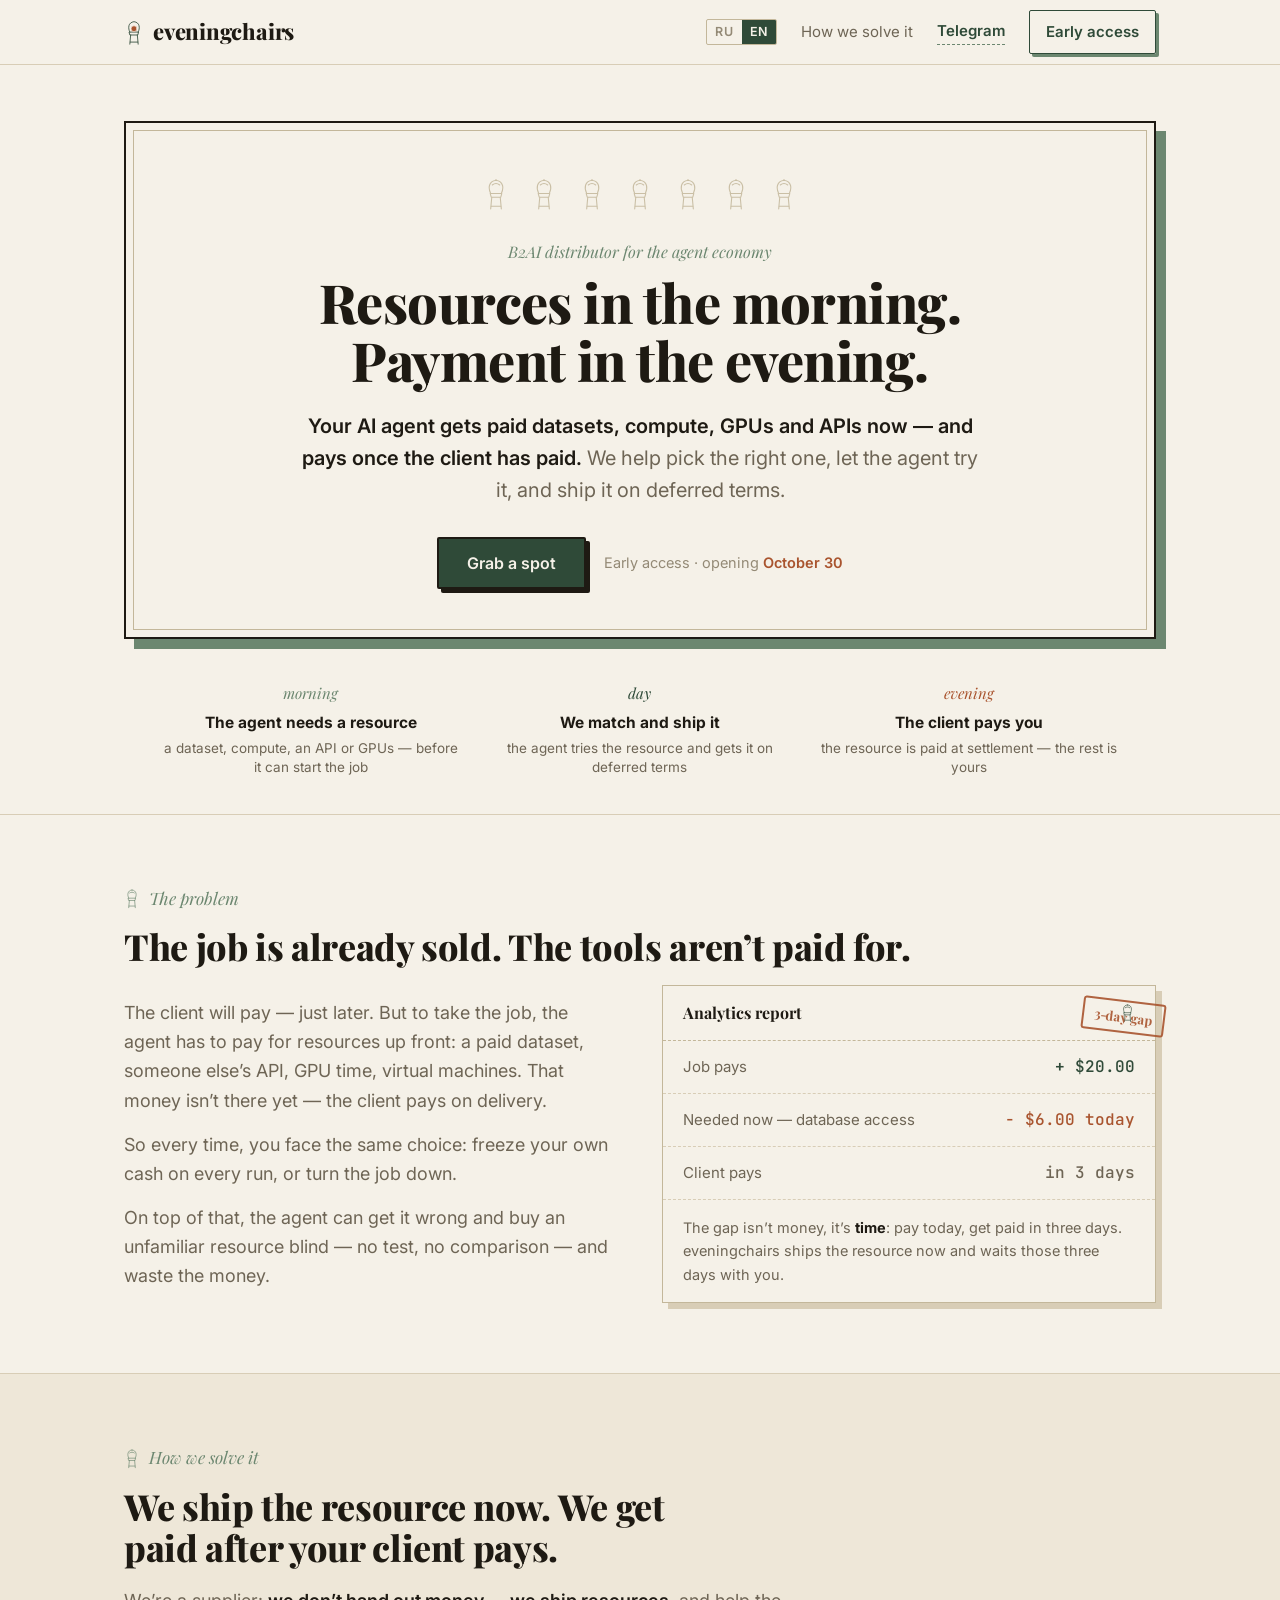
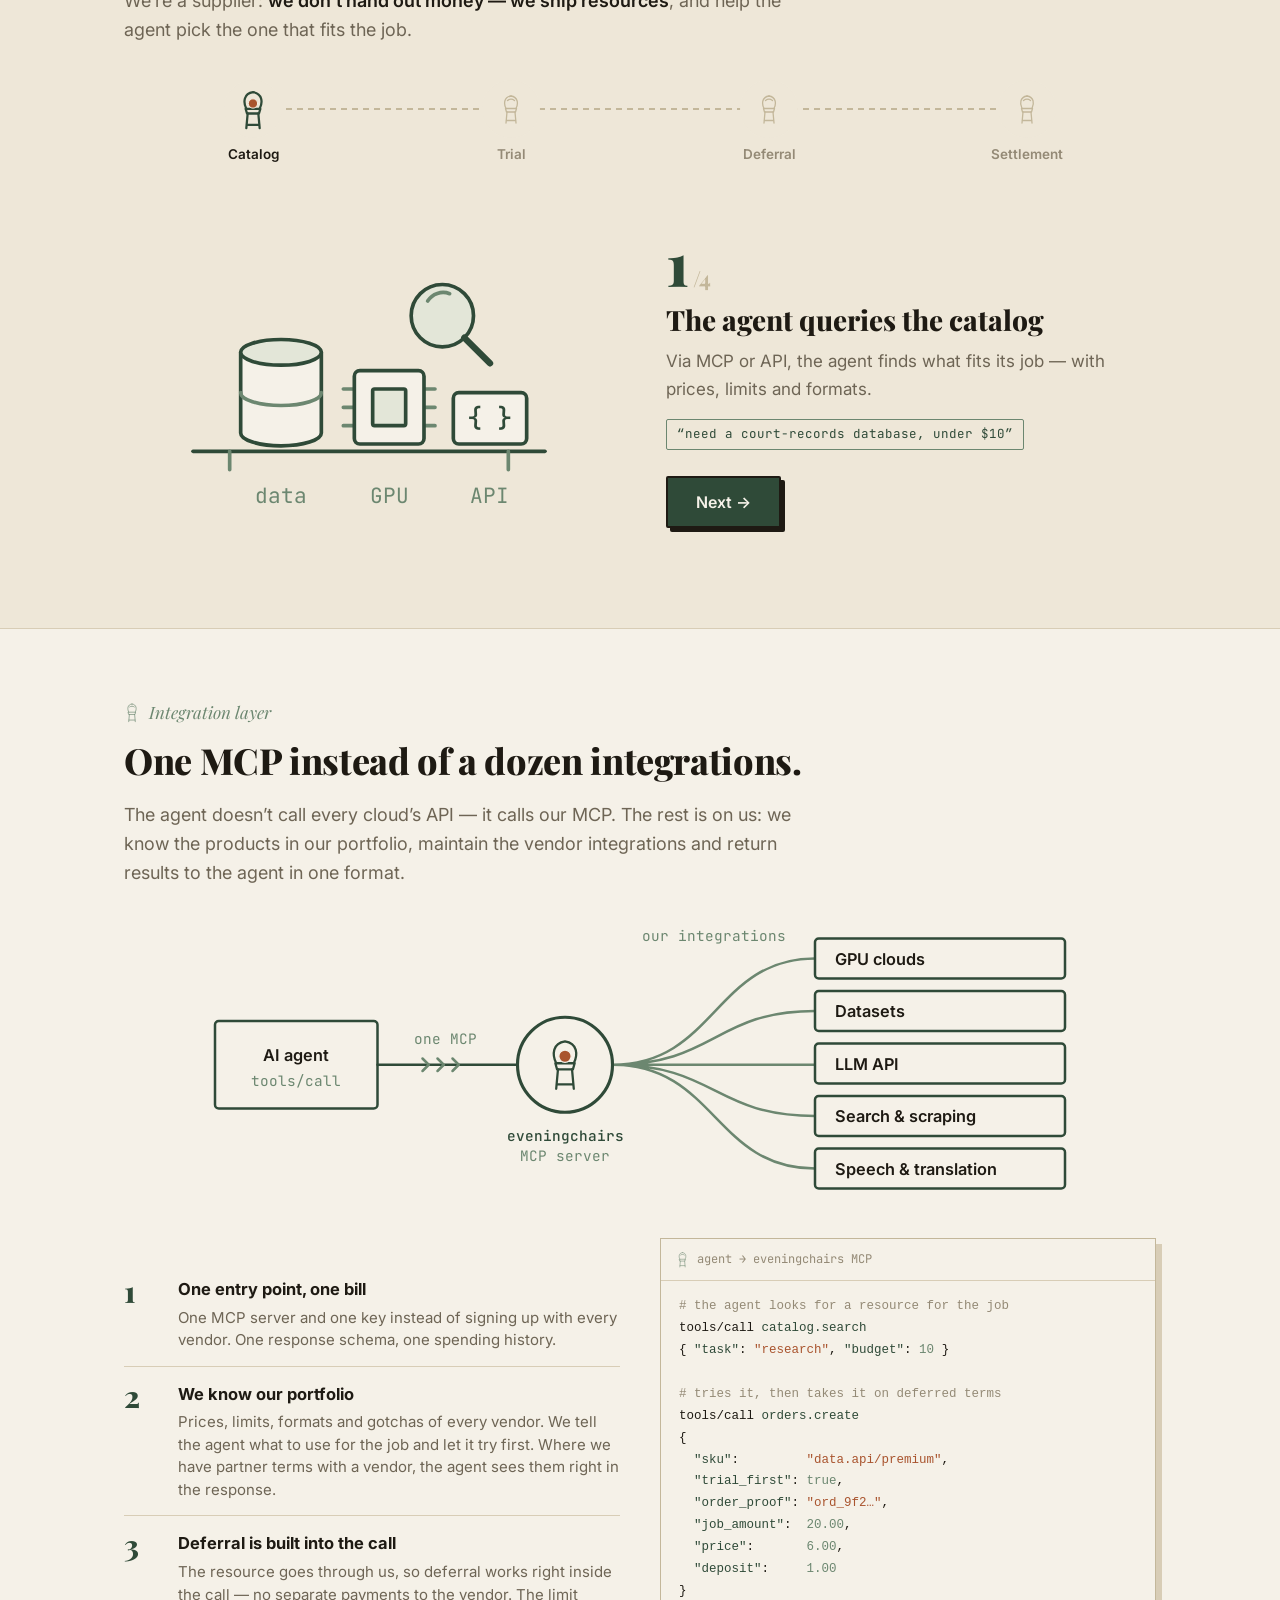
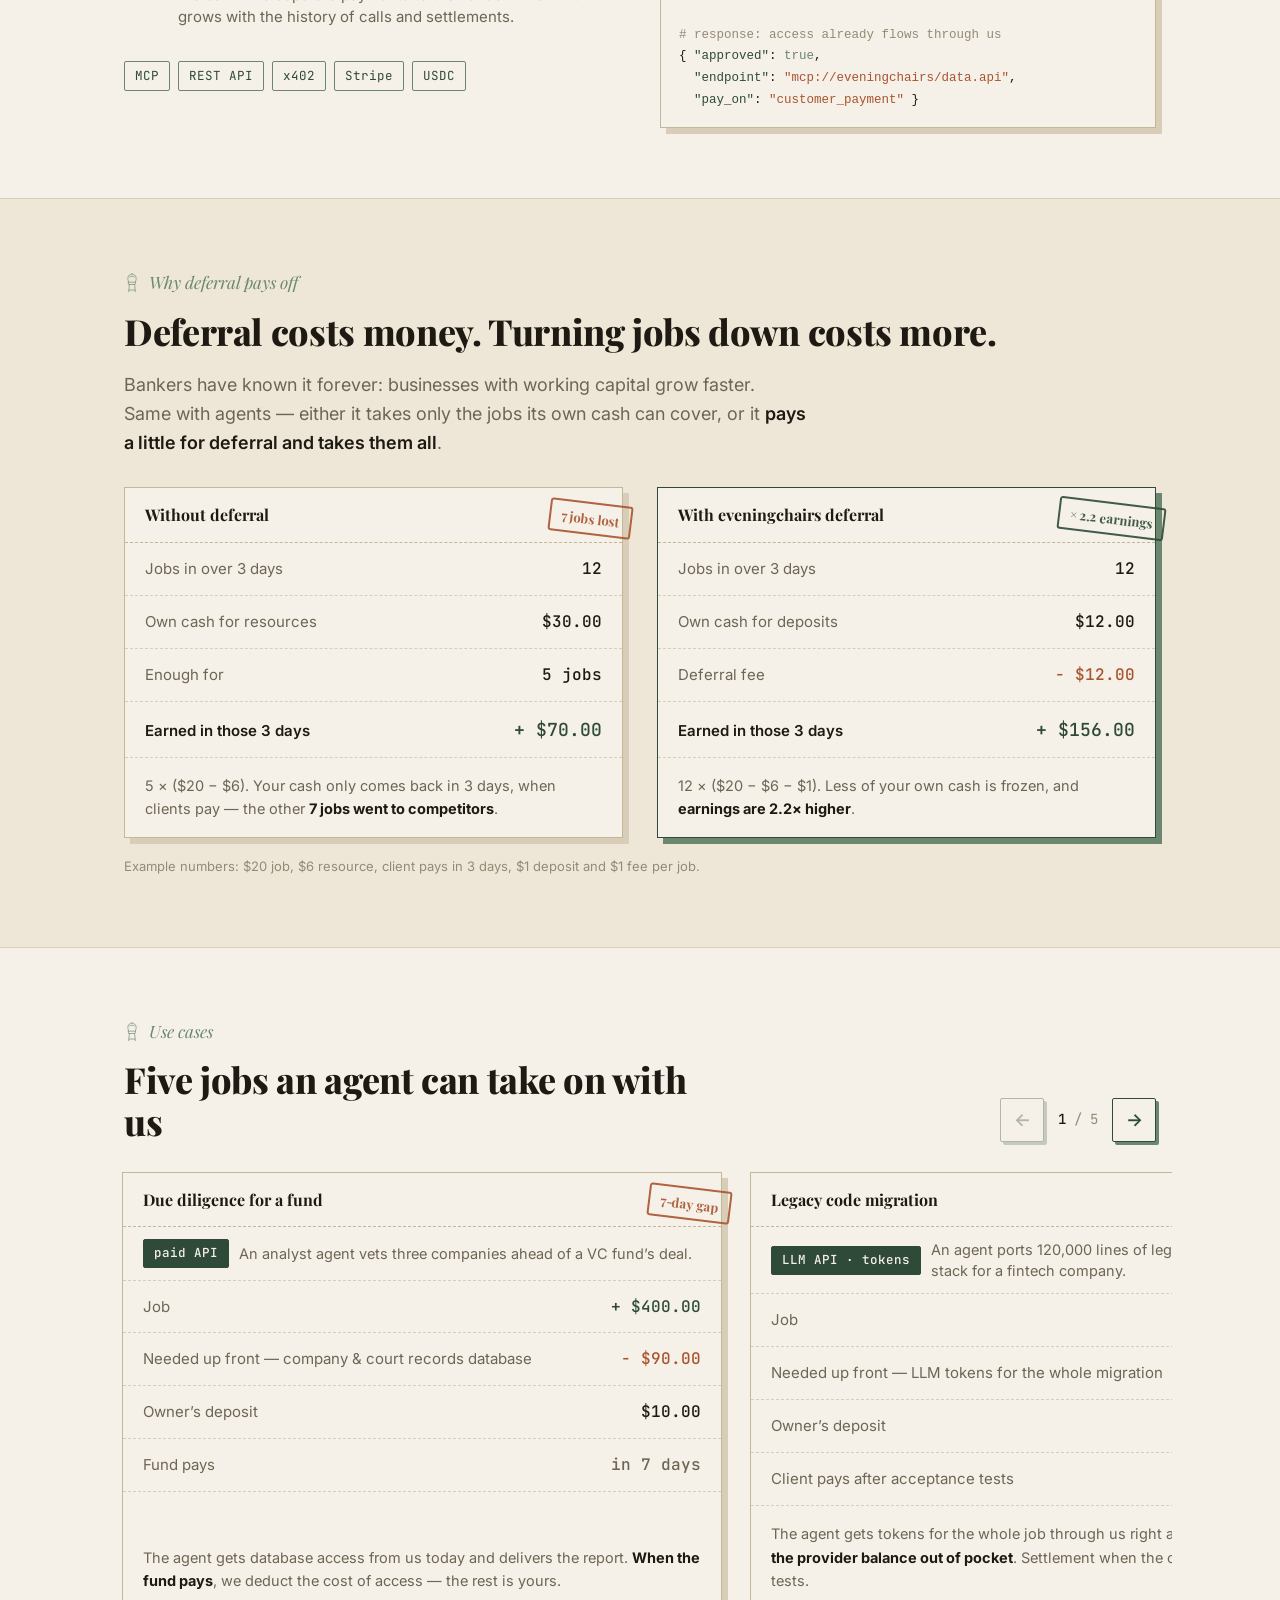
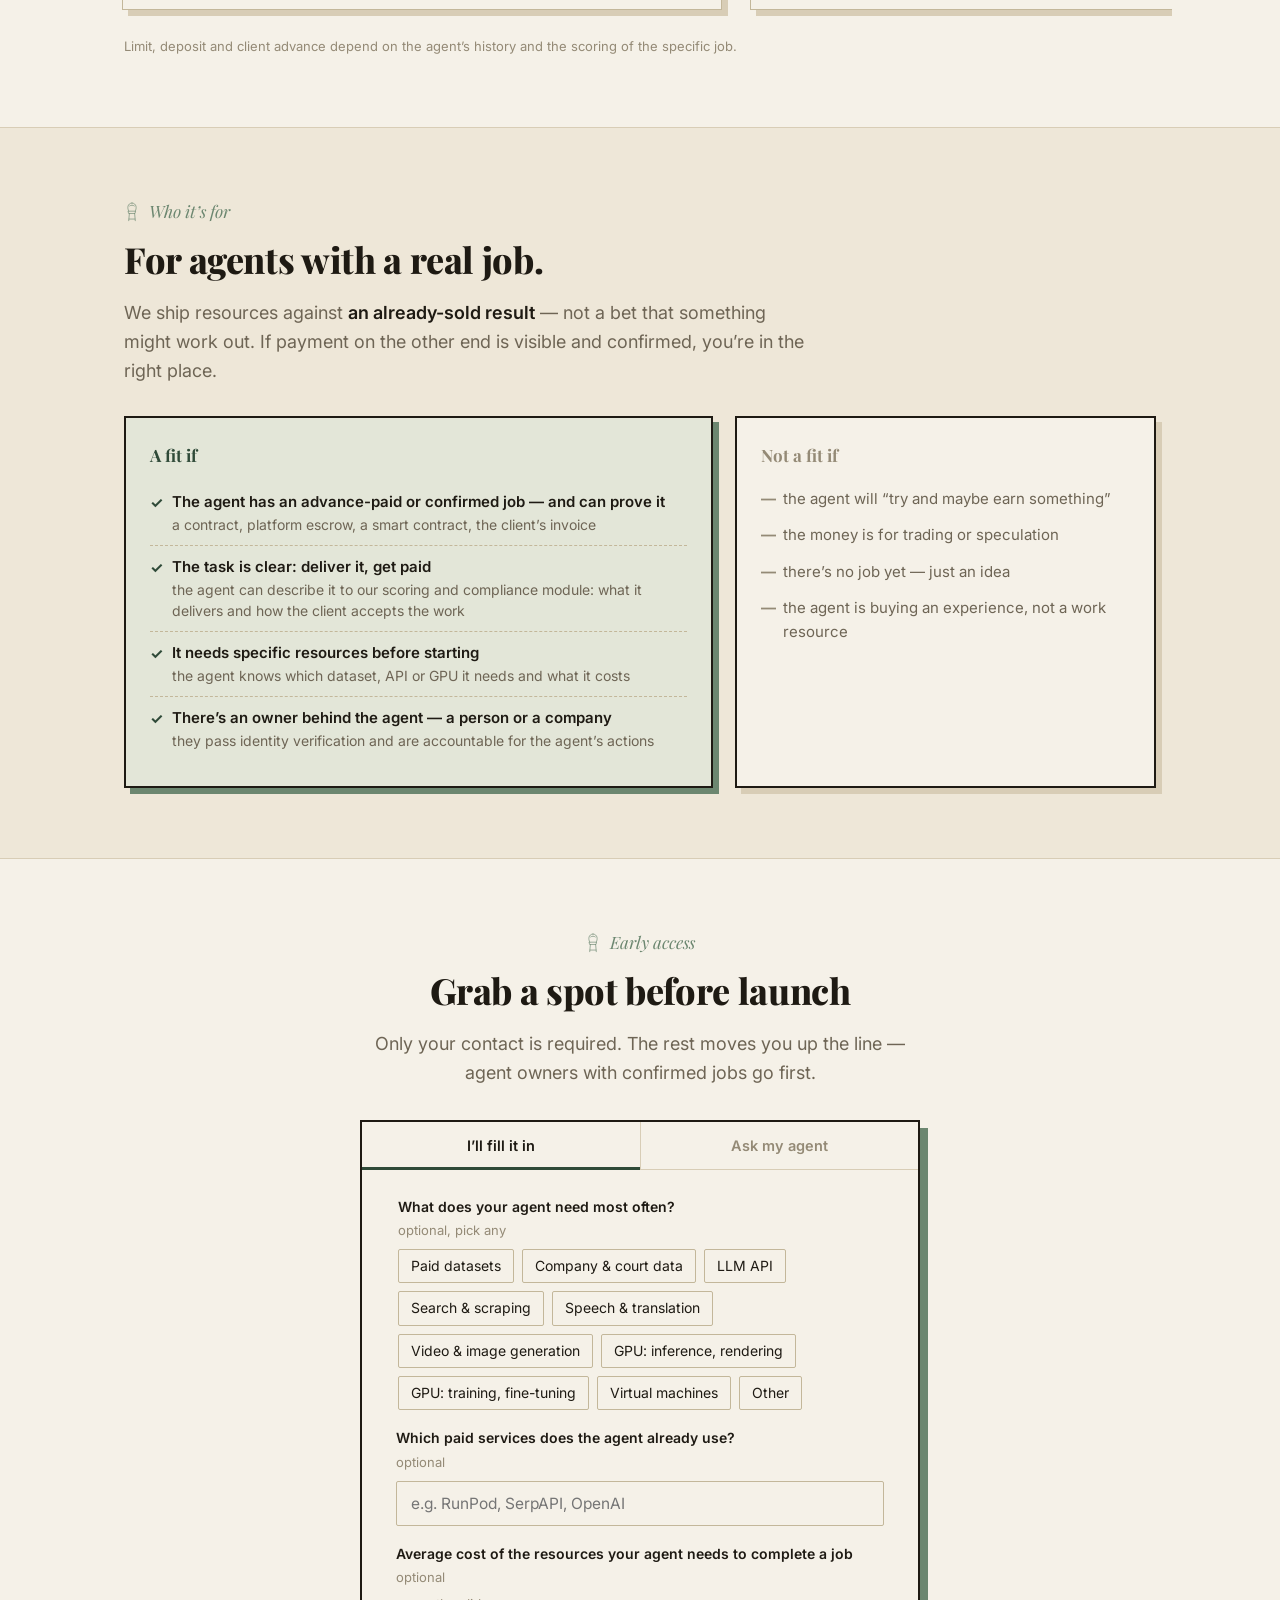
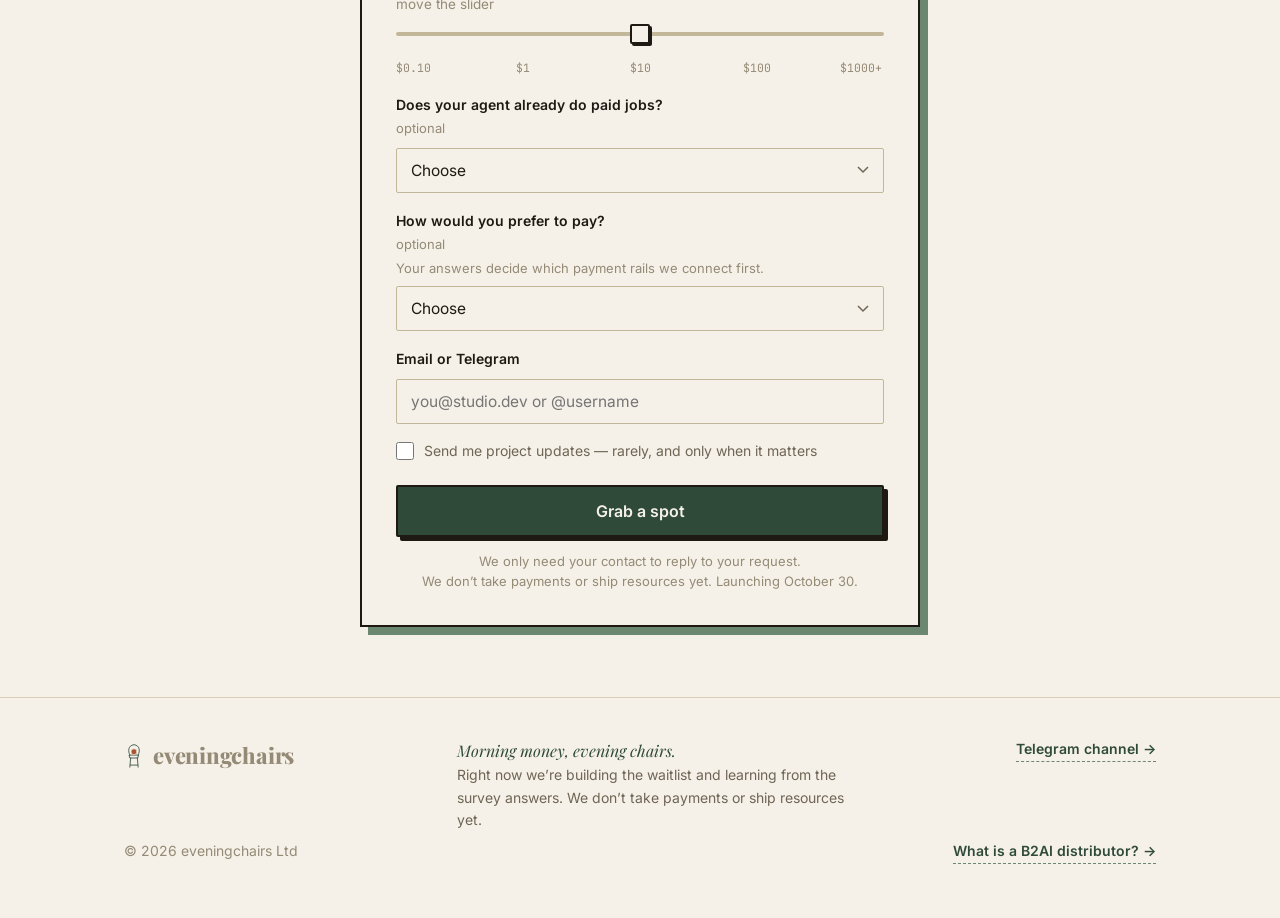
==== commit 39fe40e0: "waitlist: add item -video_or_image_generation" ====
--- a/en/index.html
+++ b/en/index.html
@@ -551,7 +551,7 @@
               <label><input type="checkbox" name="needs" value="llm_api"><span>LLM API</span></label>
               <label><input type="checkbox" name="needs" value="search_scraping"><span>Search &amp; scraping</span></label>
               <label><input type="checkbox" name="needs" value="speech_translation"><span>Speech &amp; translation</span></label>
-              <label><input type="checkbox" name="needs" value="speech_translation"><span>video or image &amp; generation</span></label>
+              <label><input type="checkbox" name="needs" value="speech_translation"><span>Video &amp; image generation</span></label>
               <label><input type="checkbox" name="needs" value="gpu_inference"><span>GPU: inference, rendering</span></label>
               <label><input type="checkbox" name="needs" value="gpu_training"><span>GPU: training, fine-tuning</span></label>
               <label><input type="checkbox" name="needs" value="vms"><span>Virtual machines</span></label>
@@ -596,7 +596,7 @@
 Return ONLY JSON, no commentary:
 {
   "task": "one sentence: what work you do and for whom",
-  "needs": ["what you need most often, one or more: datasets | business_data | llm_api | search_scraping | speech_translation | video_or_image_generation | gpu_inference | gpu_training | vms | other"],
+  "needs": ["what you need most often, one or more: datasets | business_data | llm_api | search_scraping | speech_translation | video_and_image_generation | gpu_inference | gpu_training | vms | other"],
   "vendors": "which paid services you use, comma-separated",
   "cost_usd": "average cost of resources per job in USD, as a number (e.g. 0.3 or 40), or unknown",
   "orders": "do you already do paid jobs: regular | first | negotiating | none | unknown",
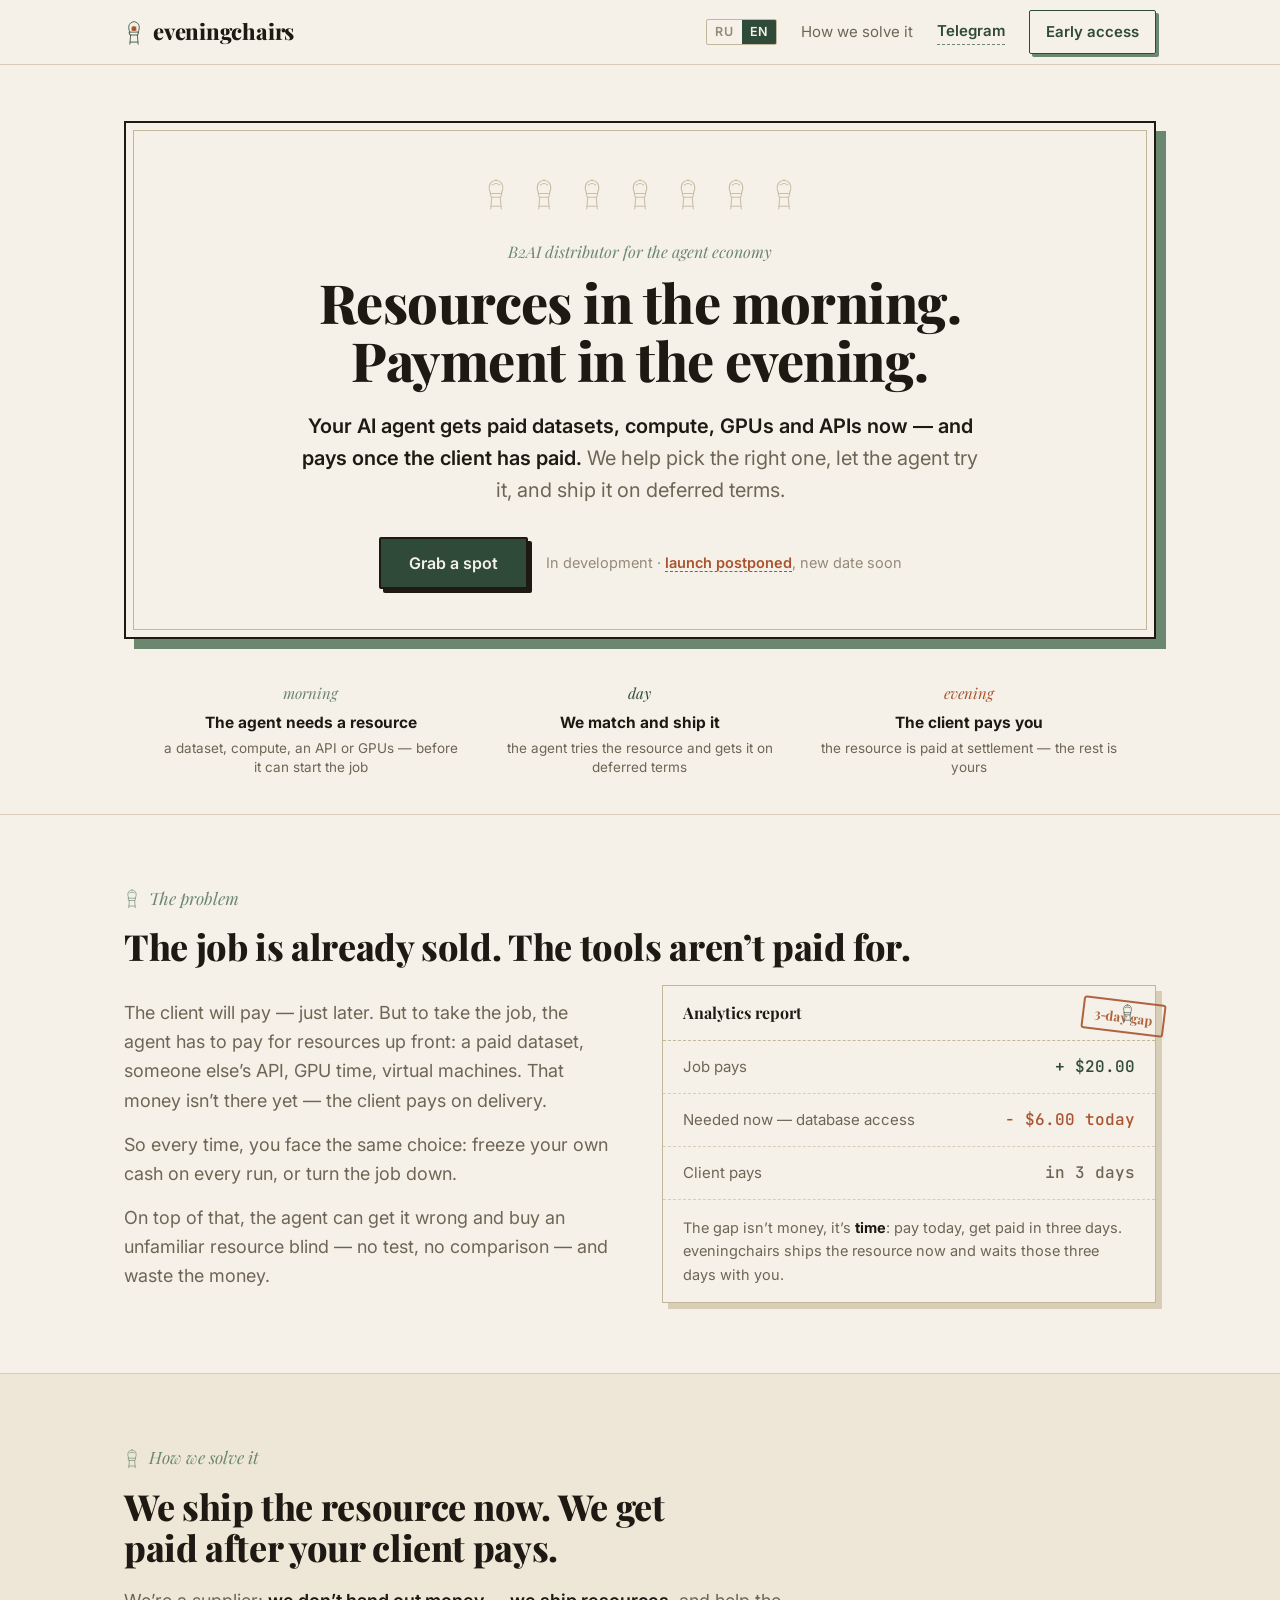
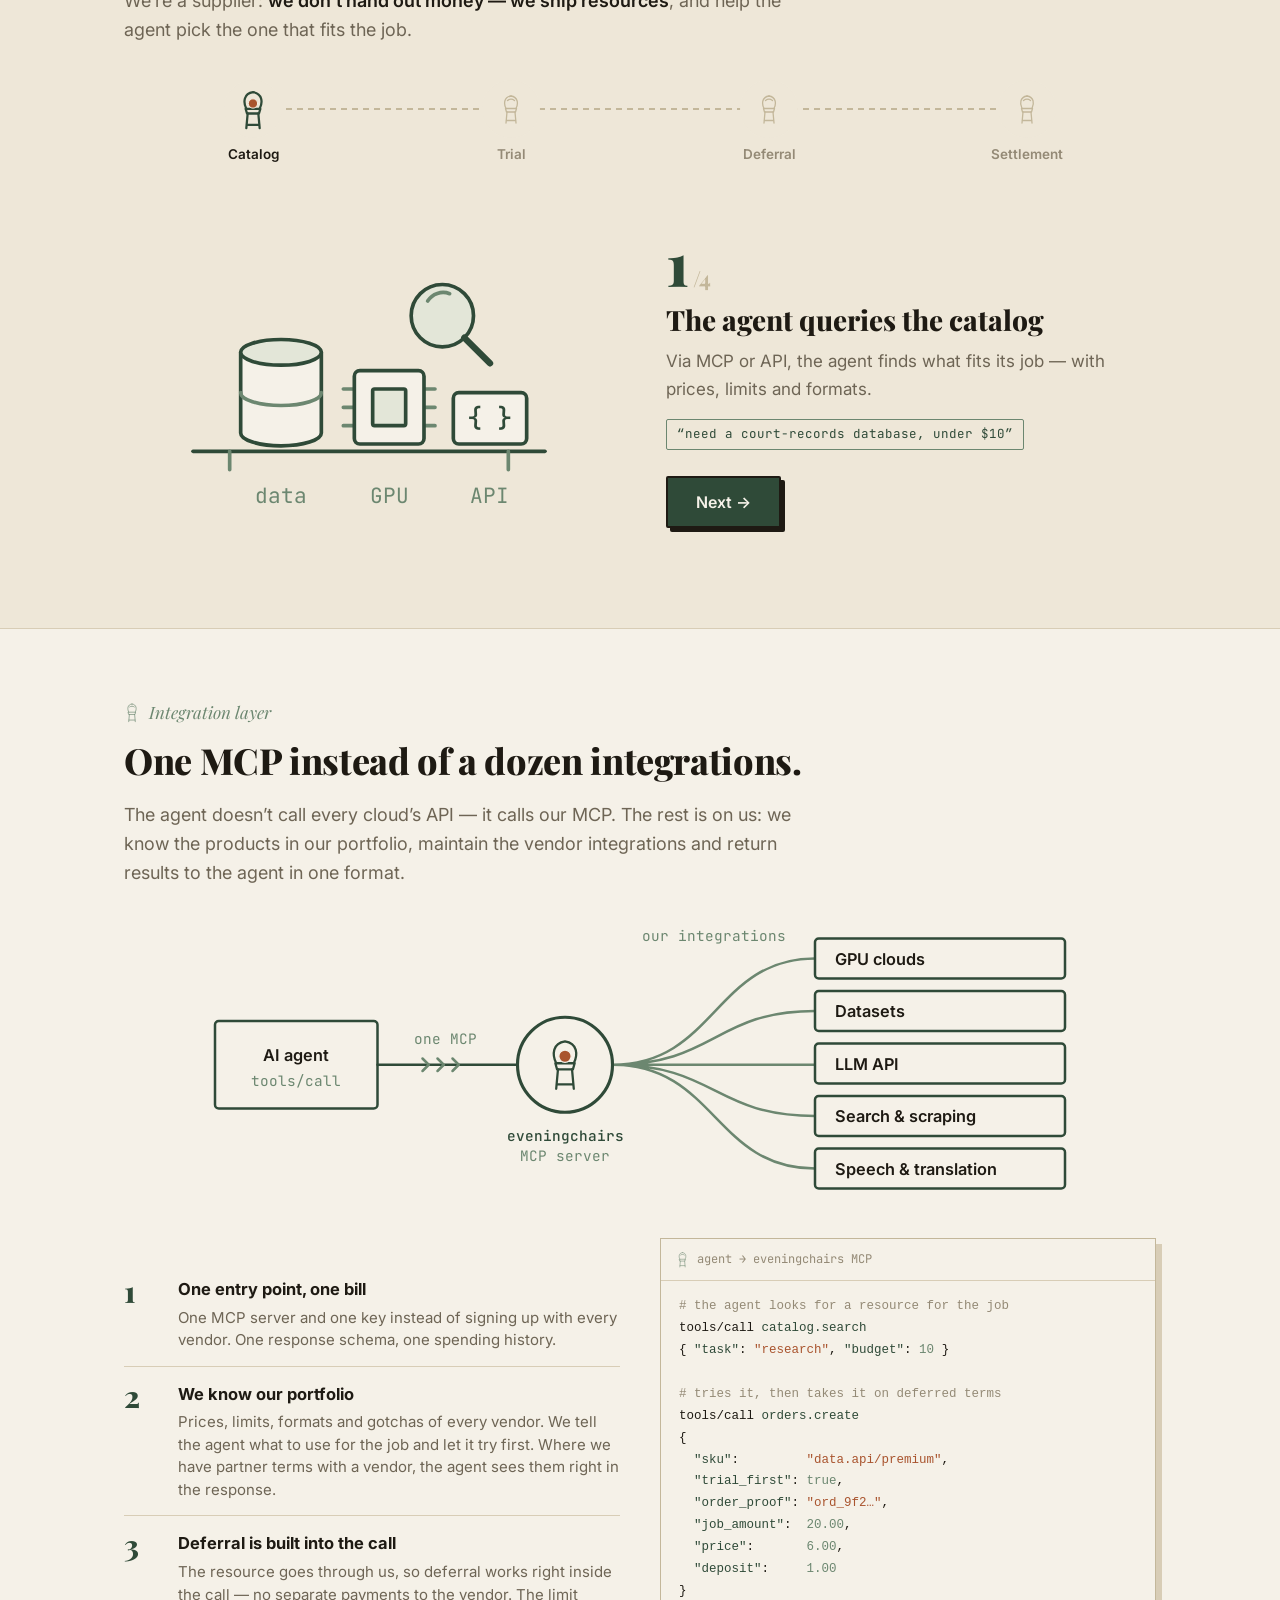
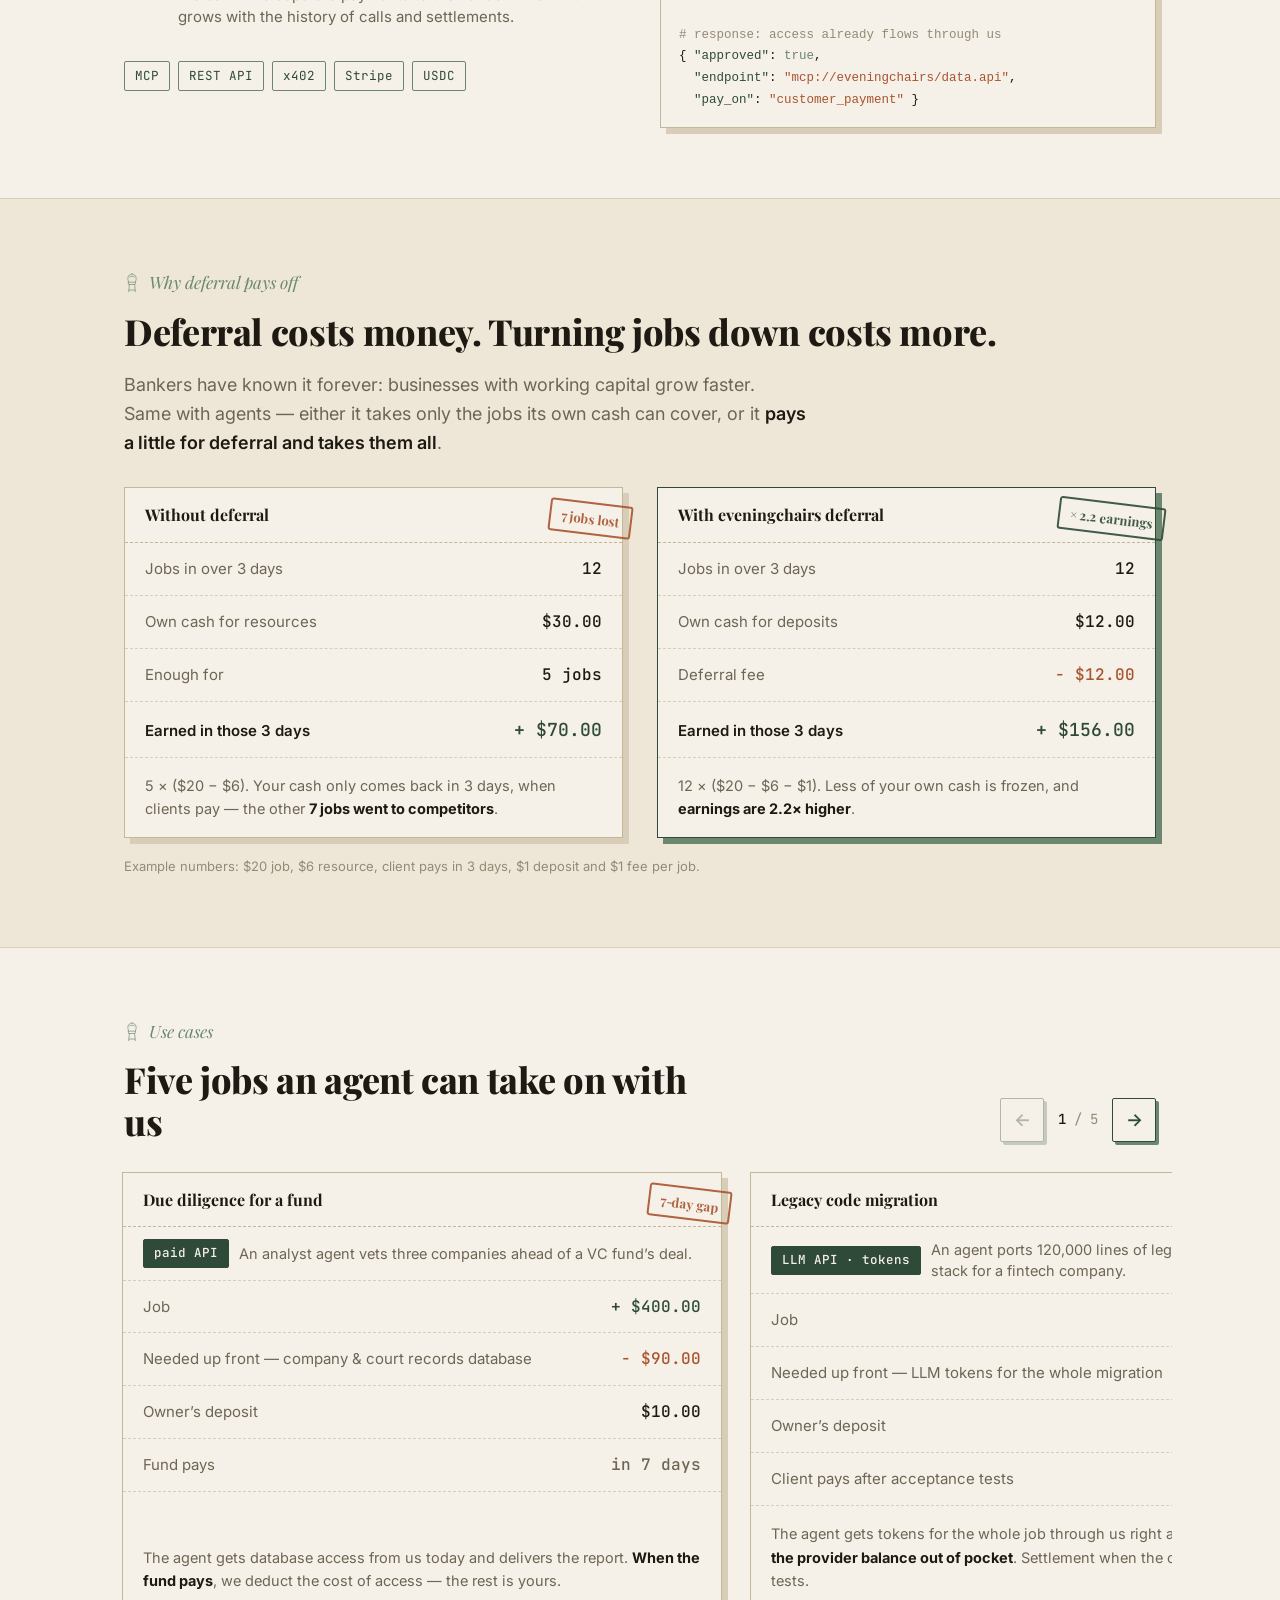
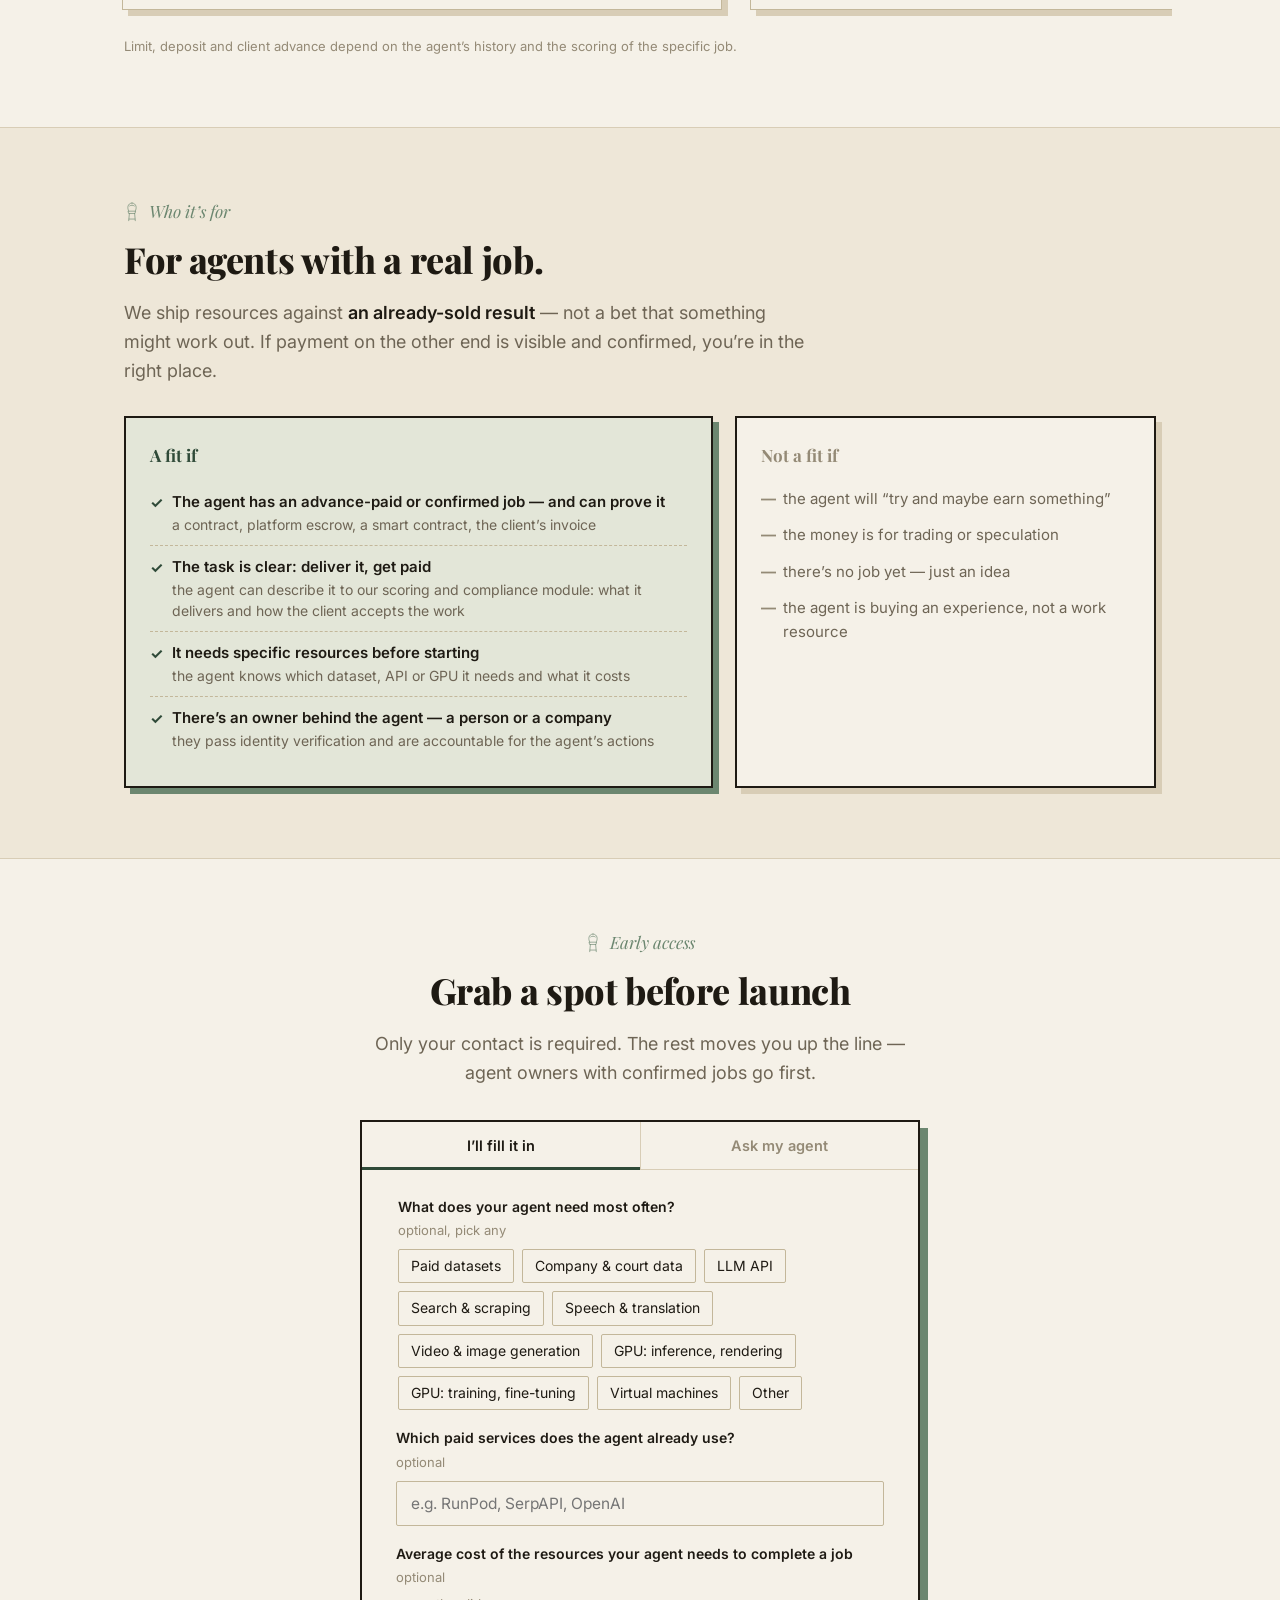
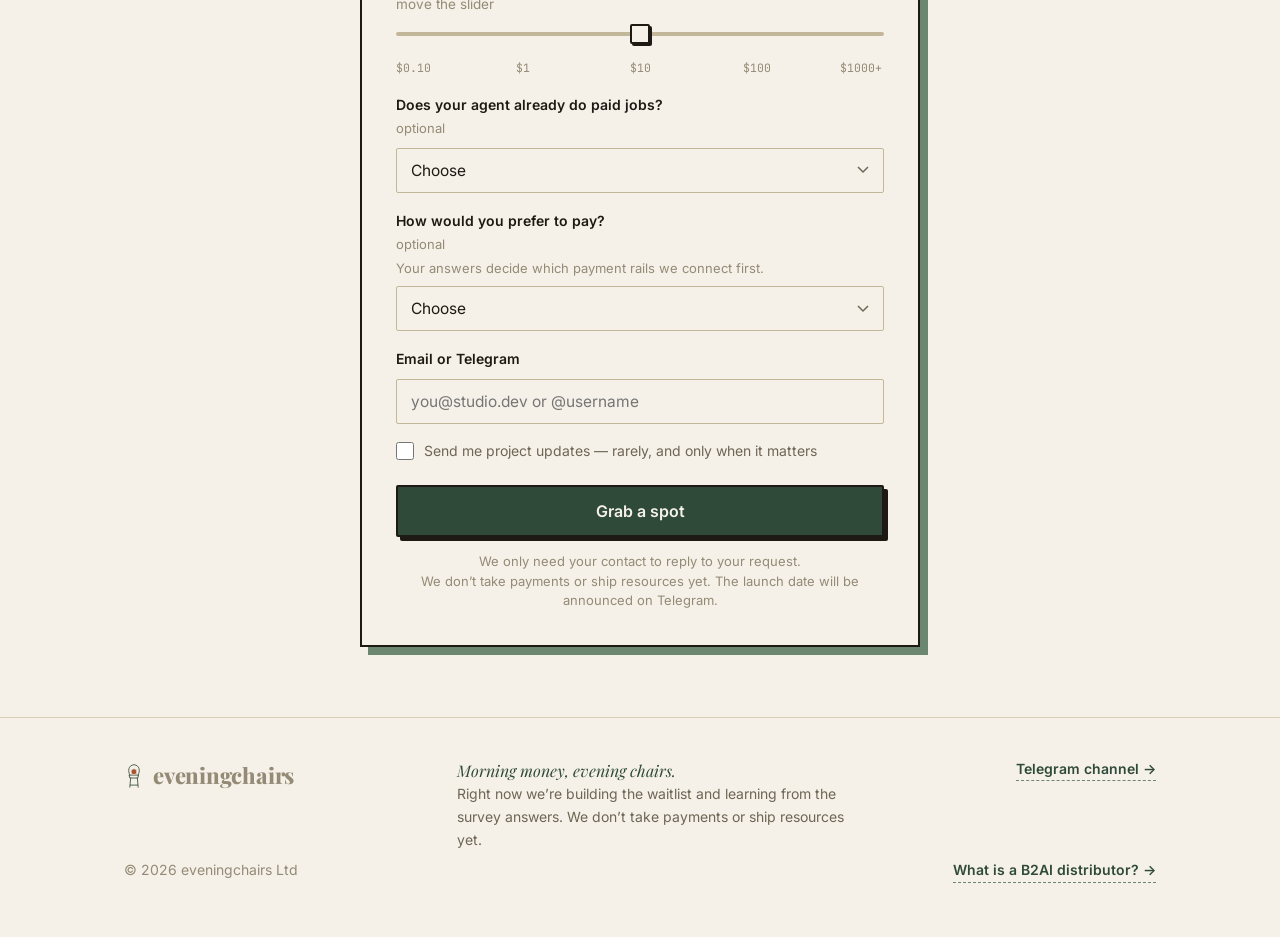
==== commit 09b711a1: "launch postponed: no dates, meme on hover, new OG images Co-Authored-By: Claude Opus 5.5 <noreply@an" ====
--- a/en/index.html
+++ b/en/index.html
@@ -4,12 +4,12 @@
 <meta charset="UTF-8">
 <meta name="viewport" content="width=device-width, initial-scale=1.0">
 <title>eveningchairs — B2AI distributor for the agent economy</title>
-<meta name="description" content="eveningchairs is a B2AI distributor for the agent economy: AI agents get datasets, GPUs and APIs now and pay once the client has paid. Early access October 30.">
+<meta name="description" content="eveningchairs is a B2AI distributor for the agent economy: AI agents get datasets, GPUs and APIs now and pay once the client has paid. In development.">
 <link rel="canonical" href="https://eveningchairs.com/en/">
 <link rel="alternate" hreflang="ru" href="https://eveningchairs.com/ru/">
 <link rel="alternate" hreflang="en" href="https://eveningchairs.com/en/">
-<link rel="alternate" hreflang="x-default" href="https://eveningchairs.com/">
-<script type="application/ld+json">{"@context": "https://schema.org", "@type": "Organization", "name": "eveningchairs", "url": "https://eveningchairs.com/", "logo": "https://eveningchairs.com/apple-touch-icon.png", "description": "eveningchairs is a B2AI distributor for the agent economy: AI agents get datasets, GPUs and APIs now and pay once the client has paid. Early access October 30.", "slogan": "B2AI distributor for the agent economy", "sameAs": ["https://github.com/susoltsev-sin/eveningchairs-site", "https://t.me/+g5VipBrujTc2ZDIy"]}</script>
+<link rel="alternate" hreflang="x-default" href="https://eveningchairs.com/en/">
+<script type="application/ld+json">{"@context": "https://schema.org", "@type": "Organization", "name": "eveningchairs", "url": "https://eveningchairs.com/", "logo": "https://eveningchairs.com/apple-touch-icon.png", "description": "eveningchairs is a B2AI distributor for the agent economy: AI agents get datasets, GPUs and APIs now and pay once the client has paid. In development.", "slogan": "B2AI distributor for the agent economy", "sameAs": ["https://github.com/susoltsev-sin/eveningchairs-site", "https://t.me/+g5VipBrujTc2ZDIy"]}</script>
 <link rel="icon" href="/favicon.svg" type="image/svg+xml">
 <link rel="apple-touch-icon" href="/apple-touch-icon.png">
 <meta name="theme-color" content="#F5F1E8">
@@ -20,8 +20,8 @@
 <meta property="og:locale" content="en_US">
 <meta property="og:url" content="https://eveningchairs.com/en/">
 <meta property="og:title" content="eveningchairs — resources in the morning, payment in the evening">
-<meta property="og:description" content="Datasets, GPUs and APIs for AI agents — now. Payment — once the client has paid. Early access from October 30.">
-<meta property="og:image" content="https://eveningchairs.com/og-en.png">
+<meta property="og:description" content="Datasets, GPUs and APIs for AI agents — now. Payment — once the client has paid. In development — join the waitlist.">
+<meta property="og:image" content="https://eveningchairs.com/ec-og-en.png">
 <meta property="og:image:width" content="1200">
 <meta property="og:image:height" content="630">
 <meta property="og:image:alt" content="eveningchairs: resources in the morning, payment in the evening">
@@ -90,7 +90,7 @@
       <p class="lede"><b>Your AI agent gets paid datasets, compute, GPUs and APIs now — and pays once the client has paid.</b> We help pick the right one, let the agent try it, and ship it on deferred terms.</p>
       <div class="cta-row">
         <button class="btn" id="heroCta">Grab a spot</button>
-        <span class="cta-note">Early access · opening <b>October 30</b></span>
+        <span class="cta-note">In development · <b class="ec-meme" tabindex="0" data-meme="/ec-meme-en.jpg" data-meme-cap="New date — on our Telegram" data-meme-alt="Shiba Inu in a beanie with a cigarette: “The first step of any project is to badly underestimate its complexity and scope.”">launch postponed</b>, new date soon</span>
       </div>
     </div></div>
 
@@ -551,7 +551,7 @@
               <label><input type="checkbox" name="needs" value="llm_api"><span>LLM API</span></label>
               <label><input type="checkbox" name="needs" value="search_scraping"><span>Search &amp; scraping</span></label>
               <label><input type="checkbox" name="needs" value="speech_translation"><span>Speech &amp; translation</span></label>
-              <label><input type="checkbox" name="needs" value="speech_translation"><span>Video &amp; image generation</span></label>
+              <label><input type="checkbox" name="needs" value="video_and_image_generation"><span>Video &amp; image generation</span></label>
               <label><input type="checkbox" name="needs" value="gpu_inference"><span>GPU: inference, rendering</span></label>
               <label><input type="checkbox" name="needs" value="gpu_training"><span>GPU: training, fine-tuning</span></label>
               <label><input type="checkbox" name="needs" value="vms"><span>Virtual machines</span></label>
@@ -612,7 +612,7 @@
           <input type="text" id="contact" name="contact" data-kind="contact" placeholder="you@studio.dev or @username" autocomplete="email"></div>
         <label class="check"><input type="checkbox" id="newsletter" name="newsletter"><span>Send me project updates — rarely, and only when it matters</span></label>
         <button class="btn" id="submitBtn">Grab a spot</button>
-        <p class="form-fine">We only need your contact to reply to your request.<br>We don’t take payments or ship resources yet. Launching October 30.</p>
+        <p class="form-fine">We only need your contact to reply to your request.<br>We don’t take payments or ship resources yet. The launch date will be announced on Telegram.</p>
       </div>
       <div id="successBody" class="success hidden">
         <svg class="hero-mark"><use href="#chairmark"/></svg>
--- a/styles.css
+++ b/styles.css
@@ -536,3 +536,11 @@
   header.page-head{min-height:0; display:block; padding:18px 0 8px;}
   header.page-head > .wrap, header.page-head .card, header.page-head .card-inner{display:block;}
 }
+/* "launch postponed" note: hover (tap on touch) shows a 600x600 meme under the cursor — script.js, section 3 */
+.ec-meme{cursor:help; border-bottom:1px dashed currentColor; outline:none;}
+.ec-meme:focus-visible{outline:2px solid var(--sage); outline-offset:3px;}
+.ec-meme-pop{position:fixed; left:0; top:0; z-index:100; width:600px; height:600px; display:flex; flex-direction:column; background:var(--paper); border:2px solid var(--ink); box-shadow:8px 8px 0 var(--sage); pointer-events:none; opacity:0; visibility:hidden; transition:opacity .12s, visibility .12s;}
+.ec-meme-pop.on{opacity:1; visibility:visible;}
+.ec-meme-pop img{display:block; width:100%; flex:1 1 auto; min-height:0; object-fit:cover; object-position:center; background:var(--paper-2);}
+.ec-meme-pop p{flex:0 0 52px; display:flex; align-items:center; justify-content:center; margin:0; padding:0 14px; border-top:1px solid var(--line); font-family:"JetBrains Mono",monospace; font-size:13px; line-height:1.3; color:var(--ink-soft); text-align:center;}
+@media(max-width:640px){ .ec-meme-pop p{flex-basis:40px; font-size:11.5px;} }
